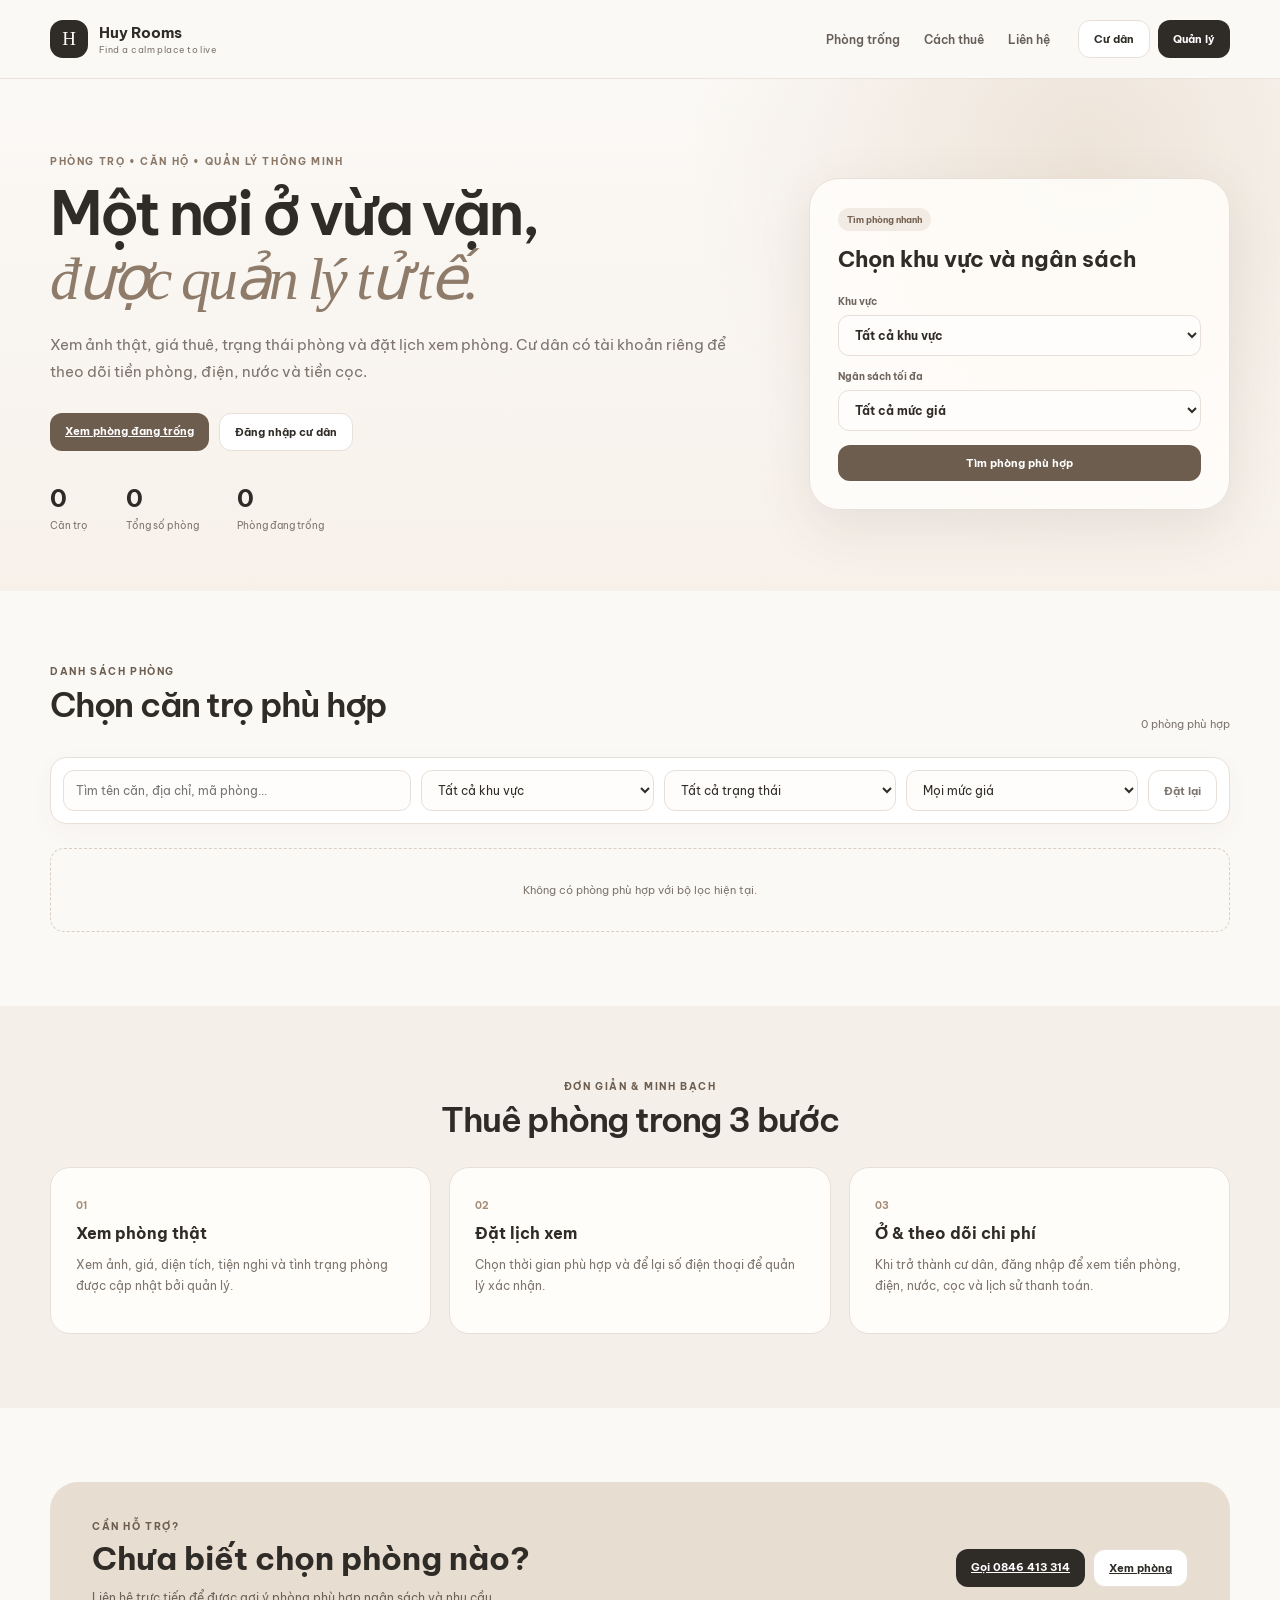
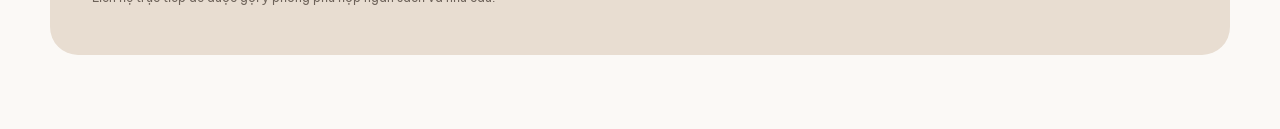
==== index.html @ c2708d36 "Add files via upload" ====
<!DOCTYPE html>
<html lang="vi">
<head>
  <meta charset="UTF-8" />
  <meta name="viewport" content="width=device-width, initial-scale=1.0" />
  <meta name="theme-color" content="#F6F1EA" />
  <title>Huy Rooms — Tìm phòng & Quản lý nhà trọ</title>
  <link rel="preconnect" href="https://fonts.googleapis.com">
  <link rel="preconnect" href="https://fonts.gstatic.com" crossorigin>
  <link href="https://fonts.googleapis.com/css2?family=Be+Vietnam+Pro:wght@400;500;600;700&display=swap" rel="stylesheet">
  <link rel="stylesheet" href="styles.css" />
  <link rel="stylesheet" href="mobile.css" />
  <link rel="manifest" href="manifest.json" />
  <meta name="apple-mobile-web-app-capable" content="yes" />
  <meta name="apple-mobile-web-app-status-bar-style" content="default" />
  <meta name="apple-mobile-web-app-title" content="Huy Rooms" />
</head>
<body>
  <div id="toast" class="toast"></div>

  <header class="topbar" id="publicTopbar">
    <div class="container nav-wrap">
      <a class="brand" href="#">
        <span class="brand-mark">H</span>
        <span><strong>Huy Rooms</strong><small>Find a calm place to live</small></span>
      </a>
      <nav class="nav-links">
        <a href="#properties">Phòng trống</a>
        <a href="#how">Cách thuê</a>
        <a href="#contact">Liên hệ</a>
      </nav>
      <div class="nav-actions">
        <button class="btn btn-light" id="residentBtn">Cư dân</button>
        <button class="btn btn-dark" id="adminBtn">Quản lý</button>
      </div>
    </div>
  </header>

  <main id="publicApp">
    <section class="hero">
      <div class="container hero-grid">
        <div class="hero-copy">
          <div class="eyebrow">PHÒNG TRỌ • CĂN HỘ • QUẢN LÝ THÔNG MINH</div>
          <h1>Một nơi ở vừa vặn,<br><span>được quản lý tử tế.</span></h1>
          <p>Xem ảnh thật, giá thuê, trạng thái phòng và đặt lịch xem phòng. Cư dân có tài khoản riêng để theo dõi tiền phòng, điện, nước và tiền cọc.</p>
          <div class="hero-actions">
            <a href="#properties" class="btn btn-primary">Xem phòng đang trống</a>
            <button class="btn btn-light" id="heroResidentBtn">Đăng nhập cư dân</button>
          </div>
          <div class="hero-stats" id="heroStats"></div>
        </div>
        <div class="hero-panel">
          <div class="hero-card">
            <div class="soft-chip">Tìm phòng nhanh</div>
            <h3>Chọn khu vực và ngân sách</h3>
            <div class="quick-filter">
              <label>Khu vực<select id="heroAreaFilter"></select></label>
              <label>Ngân sách tối đa
                <select id="heroPriceFilter">
                  <option value="999999999">Tất cả mức giá</option>
                  <option value="2000000">≤ 2 triệu</option>
                  <option value="3000000">≤ 3 triệu</option>
                  <option value="4000000">≤ 4 triệu</option>
                  <option value="5000000">≤ 5 triệu</option>
                  <option value="7000000">≤ 7 triệu</option>
                </select>
              </label>
              <button class="btn btn-primary full" id="heroSearchBtn">Tìm phòng phù hợp</button>
            </div>
          </div>
        </div>
      </div>
    </section>

    <section class="section" id="properties">
      <div class="container">
        <div class="section-head">
          <div><div class="eyebrow dark">DANH SÁCH PHÒNG</div><h2>Chọn căn trọ phù hợp</h2></div>
          <div class="view-count" id="resultCount"></div>
        </div>
        <div class="filter-bar">
          <input type="search" id="searchInput" placeholder="Tìm tên căn, địa chỉ, mã phòng..." />
          <select id="areaFilter"></select>
          <select id="statusFilter">
            <option value="all">Tất cả trạng thái</option>
            <option value="available">Đang trống</option>
            <option value="reserved">Đã giữ chỗ</option>
            <option value="occupied">Đã thuê</option>
          </select>
          <select id="priceFilter">
            <option value="999999999">Mọi mức giá</option>
            <option value="2000000">≤ 2 triệu/tháng</option>
            <option value="3000000">≤ 3 triệu/tháng</option>
            <option value="4000000">≤ 4 triệu/tháng</option>
            <option value="5000000">≤ 5 triệu/tháng</option>
            <option value="7000000">≤ 7 triệu/tháng</option>
          </select>
          <button class="btn btn-ghost" id="resetFilters">Đặt lại</button>
        </div>
        <div id="propertyGrid" class="property-grid"></div>
      </div>
    </section>

    <section class="section muted" id="how">
      <div class="container">
        <div class="section-head centered"><div><div class="eyebrow dark">ĐƠN GIẢN & MINH BẠCH</div><h2>Thuê phòng trong 3 bước</h2></div></div>
        <div class="steps">
          <div class="step"><span>01</span><h3>Xem phòng thật</h3><p>Xem ảnh, giá, diện tích, tiện nghi và tình trạng phòng được cập nhật bởi quản lý.</p></div>
          <div class="step"><span>02</span><h3>Đặt lịch xem</h3><p>Chọn thời gian phù hợp và để lại số điện thoại để quản lý xác nhận.</p></div>
          <div class="step"><span>03</span><h3>Ở & theo dõi chi phí</h3><p>Khi trở thành cư dân, đăng nhập để xem tiền phòng, điện, nước, cọc và lịch sử thanh toán.</p></div>
        </div>
      </div>
    </section>

    <section class="section" id="contact">
      <div class="container contact-card">
        <div><div class="eyebrow dark">CẦN HỖ TRỢ?</div><h2>Chưa biết chọn phòng nào?</h2><p>Liên hệ trực tiếp để được gợi ý phòng phù hợp ngân sách và nhu cầu.</p></div>
        <div class="contact-actions"><a class="btn btn-dark" href="tel:0846413314">Gọi 0846 413 314</a><a class="btn btn-light" href="#properties">Xem phòng</a></div>
      </div>
    </section>
  </main>

  <section id="residentApp" class="resident-shell hidden">
    <header class="resident-topbar">
      <div class="container nav-wrap">
        <div class="brand"><span class="brand-mark">H</span><span><strong>Huy Rooms</strong><small>Cổng thông tin cư dân</small></span></div>
        <button class="btn btn-light" id="residentLogout">Đăng xuất</button>
      </div>
    </header>
    <div class="container resident-content" id="residentContent"></div>
  </section>

  <section id="adminApp" class="admin-shell hidden">
    <aside class="sidebar">
      <div class="sidebar-brand"><span class="brand-mark">H</span><div><strong>Huy Rooms</strong><small>Quản lý nhà trọ</small></div></div>
      <nav class="side-nav">
        <button class="side-link active" data-view="dashboard">◫ <span>Tổng quan</span></button>
        <button class="side-link" data-view="properties">⌂ <span>Căn trọ & phòng</span></button>
        <button class="side-link" data-view="tenants">♙ <span>Người thuê</span></button>
        <button class="side-link" data-view="utilities">⌁ <span>Điện & nước</span></button>
        <button class="side-link" data-view="invoices">₫ <span>Hóa đơn</span></button>
        <button class="side-link" data-view="appointments">◷ <span>Lịch hẹn</span></button>
        <button class="side-link" data-view="settings">⚙ <span>Cài đặt</span></button>
      </nav>
      <div class="sidebar-bottom"><button class="btn btn-light full" id="backPublic">← Trang khách</button></div>
    </aside>

    <div class="admin-main">
      <header class="admin-topbar">
        <button class="btn btn-light mobile-only" id="mobileBackPublic" style="padding:10px 12px">←</button>
        <div><small>HỆ THỐNG QUẢN LÝ NHÀ TRỌ</small><h2 id="adminTitle">Tổng quan</h2></div>
        <div class="admin-actions">
          <button class="btn btn-light" id="quickAddTenant">+ Người thuê</button>
          <button class="btn btn-light" id="quickAddRoom">+ Phòng</button>
          <button class="btn btn-primary" id="quickAddProperty">+ Căn trọ</button>
        </div>
      </header>
      <div class="admin-content">
        <div id="view-dashboard" class="admin-view active"></div>
        <div id="view-properties" class="admin-view"></div>
        <div id="view-tenants" class="admin-view"></div>
        <div id="view-utilities" class="admin-view"></div>
        <div id="view-invoices" class="admin-view"></div>
        <div id="view-appointments" class="admin-view"></div>
        <div id="view-settings" class="admin-view"></div>
      </div>
    </div>

    <button class="mobile-fab" id="mobileFab" aria-label="Thêm nhanh">+</button>
    <div class="fab-sheet" id="fabSheet">
      <div class="fab-sheet-inner">
        <button data-fab="property">Thêm căn trọ</button>
        <button data-fab="room">Thêm phòng</button>
        <button data-fab="tenant">Thêm người thuê</button>
        <button data-fab="utility">Ghi chỉ số điện nước</button>
        <button data-fab="invoice">Lập hóa đơn</button>
        <button data-fab="close">Đóng</button>
      </div>
    </div>

    <nav class="mobile-tabbar" id="mobileTabbar">
      <button data-view="dashboard" class="active"><i>◫</i>Tổng quan</button>
      <button data-view="properties"><i>⌂</i>Phòng</button>
      <button data-view="utilities"><i>⌁</i>Điện nước</button>
      <button data-view="invoices"><i>₫</i>Hóa đơn</button>
      <button data-view="appointments"><i>◷</i>Lịch hẹn</button>
    </nav>
  </section>

  <!-- Booking -->
  <div class="modal hidden" id="bookingModal">
    <div class="modal-backdrop" data-close-modal="bookingModal"></div>
    <div class="modal-card"><button class="modal-close" data-close-modal="bookingModal">×</button>
      <div id="bookingRoomSummary" class="booking-summary"></div>
      <form id="bookingForm" class="form-grid">
        <input type="hidden" id="bookingRoomId" />
        <label>Họ và tên *<input required id="customerName" /></label>
        <label>Số điện thoại *<input required id="customerPhone" type="tel" /></label>
        <label>Ngày xem phòng *<input required id="appointmentDate" type="date" /></label>
        <label>Giờ dự kiến *<input required id="appointmentTime" type="time" /></label>
        <label class="span-2">Ghi chú<textarea id="customerNote" rows="3" placeholder="Ví dụ: ở 2 người, cần ban công..."></textarea></label>
        <button class="btn btn-primary span-2" type="submit">Gửi yêu cầu đặt lịch</button>
      </form>
    </div>
  </div>

  <!-- Logins -->
  <div class="modal hidden" id="loginModal">
    <div class="modal-backdrop" data-close-modal="loginModal"></div>
    <div class="modal-card small"><button class="modal-close" data-close-modal="loginModal">×</button>
      <div class="modal-icon">✦</div><h3>Đăng nhập quản lý</h3><p class="muted-text" id="adminLoginHint">Chưa kết nối Google Sheets — dùng mật khẩu <strong>123456</strong> để mở bản trên máy này.</p>
      <form id="loginForm" class="stack-form"><label id="adminPasswordLabel">Mật khẩu<input id="adminPassword" type="password" required placeholder="Nhập mật khẩu" /></label><button class="btn btn-primary full" type="submit">Đăng nhập</button></form>
    </div>
  </div>

  <div class="modal hidden" id="residentLoginModal">
    <div class="modal-backdrop" data-close-modal="residentLoginModal"></div>
    <div class="modal-card small"><button class="modal-close" data-close-modal="residentLoginModal">×</button>
      <div class="modal-icon">⌂</div><h3>Đăng nhập cư dân</h3><p class="muted-text">Tài khoản do quản lý tạo. Đăng nhập bằng số điện thoại và mã PIN.</p>
      <form id="residentLoginForm" class="stack-form"><label>Số điện thoại<input id="residentPhone" type="tel" required placeholder="Ví dụ: 0905..." /></label><label>Mã PIN<input id="residentPin" type="password" required maxlength="8" placeholder="Nhập mã PIN" /></label><button class="btn btn-primary full" type="submit">Xem thông tin phòng</button></form>
    </div>
  </div>

  <!-- Property -->
  <div class="modal hidden" id="propertyModal">
    <div class="modal-backdrop" data-close-modal="propertyModal"></div>
    <div class="modal-card"><button class="modal-close" data-close-modal="propertyModal">×</button><h3 id="propertyModalTitle">Thêm căn trọ</h3>
      <form id="propertyForm" class="form-grid">
        <input type="hidden" id="propertyId" />
        <label>Tên căn trọ *<input required id="propertyName" /></label>
        <label>Khu vực *<input required id="propertyArea" placeholder="Ví dụ: Nam Đông Hà" /></label>
        <label class="span-2">Địa chỉ *<input required id="propertyAddress" /></label>
        <label>Mô tả ngắn<input id="propertyDescription" /></label><label>Số điện thoại<input id="propertyPhone" /></label>
        <label class="span-2">Ảnh căn trọ
          <div class="upload-zone"><input id="propertyImages" type="file" accept="image/*" multiple><span>Chọn hoặc kéo thả ảnh. Ảnh được tự nén trước khi lưu.</span></div>
          <div id="propertyImagePreview" class="image-preview-grid"></div>
        </label>
        <button class="btn btn-primary span-2" type="submit">Lưu căn trọ</button>
      </form>
    </div>
  </div>

  <!-- Room -->
  <div class="modal hidden" id="roomModal">
    <div class="modal-backdrop" data-close-modal="roomModal"></div>
    <div class="modal-card wide"><button class="modal-close" data-close-modal="roomModal">×</button><h3 id="roomModalTitle">Thêm phòng</h3>
      <form id="roomForm" class="form-grid">
        <input type="hidden" id="roomId" />
        <label>Căn trọ *<select id="roomProperty" required></select></label><label>Mã/Tên phòng *<input id="roomName" required placeholder="P101" /></label>
        <label>Giá thuê/tháng *<input id="roomPrice" type="number" required min="0" /></label><label>Tiền cọc<input id="roomDeposit" type="number" min="0" /></label>
        <label>Diện tích (m²)<input id="roomArea" type="number" min="0" /></label><label>Sức chứa<input id="roomCapacity" type="number" min="1" value="2" /></label>
        <label>Loại phòng<select id="roomType"><option>Phòng trọ</option><option>Studio</option><option>Phòng gác lửng</option><option>Căn hộ mini</option></select></label>
        <label>Trạng thái<select id="roomStatus"><option value="available">Đang trống</option><option value="reserved">Đã giữ chỗ</option><option value="occupied">Đã thuê</option><option value="maintenance">Bảo trì</option></select></label>
        <label>Đơn giá điện (đ/kWh)<input id="roomElectricRate" type="number" min="0" value="3500" /></label>
        <label>Cách tính nước<select id="roomWaterMode"><option value="meter">Theo đồng hồ (m³)</option><option value="fixed">Cố định/tháng</option></select></label>
        <label>Đơn giá nước (đ/m³)<input id="roomWaterRate" type="number" min="0" value="15000" /></label><label>Tiền nước cố định/tháng<input id="roomWaterFixed" type="number" min="0" value="0" /></label>
        <label class="span-2">Tiện nghi, cách nhau bằng dấu phẩy<input id="roomAmenities" placeholder="Điều hòa, Wifi, Nóng lạnh..." /></label>
        <label class="span-2">Ghi chú<textarea id="roomNote" rows="2"></textarea></label>
        <label class="span-2">Ảnh phòng
          <div class="upload-zone"><input id="roomImages" type="file" accept="image/*" multiple><span>Thêm nhiều ảnh; có thể xóa/thay ảnh bất kỳ lúc nào.</span></div>
          <div id="roomImagePreview" class="image-preview-grid"></div>
        </label>
        <button class="btn btn-primary span-2" type="submit">Lưu phòng</button>
      </form>
    </div>
  </div>

  <!-- Tenant -->
  <div class="modal hidden" id="tenantModal">
    <div class="modal-backdrop" data-close-modal="tenantModal"></div>
    <div class="modal-card"><button class="modal-close" data-close-modal="tenantModal">×</button><h3 id="tenantModalTitle">Thêm người thuê</h3>
      <form id="tenantForm" class="form-grid">
        <input type="hidden" id="tenantId" />
        <label>Họ tên *<input id="tenantName" required /></label><label>Số điện thoại *<input id="tenantPhone" type="tel" required /></label>
        <label>Mã PIN đăng nhập *<input id="tenantPin" required maxlength="8" placeholder="Ví dụ 2580" /></label><label>Phòng *<select id="tenantRoom" required></select></label>
        <label>Ngày vào ở<input id="tenantMoveIn" type="date" /></label><label>Trạng thái<select id="tenantActive"><option value="true">Đang thuê</option><option value="false">Đã trả phòng</option></select></label>
        <label>Tiền cọc phải đóng<input id="tenantDepositRequired" type="number" min="0" /></label><label>Tiền cọc đã nhận<input id="tenantDepositPaid" type="number" min="0" /></label>
        <label class="span-2">Ghi chú<textarea id="tenantNote" rows="2"></textarea></label>
        <button class="btn btn-primary span-2" type="submit">Lưu người thuê</button>
      </form>
    </div>
  </div>

  <!-- Utility reading -->
  <div class="modal hidden" id="utilityModal">
    <div class="modal-backdrop" data-close-modal="utilityModal"></div>
    <div class="modal-card wide"><button class="modal-close" data-close-modal="utilityModal">×</button><h3>Ghi chỉ số điện & nước</h3>
      <form id="utilityForm" class="form-grid">
        <input type="hidden" id="utilityId" />
        <label>Phòng *<select id="utilityRoom" required></select></label><label>Tháng *<input id="utilityMonth" type="month" required /></label>
        <div class="form-section-title span-2">Điện</div>
        <label>Chỉ số đầu kỳ<input id="electricStart" type="number" min="0" step="0.1" /></label><label>Chỉ số cuối kỳ<input id="electricEnd" type="number" min="0" step="0.1" /></label>
        <label>Đơn giá điện (đ/kWh)<input id="electricRate" type="number" min="0" /></label><div class="calc-card"><small>Tiền điện dự kiến</small><strong id="electricPreview">0đ</strong><span id="electricUnitsPreview">0 kWh</span></div>
        <div class="form-section-title span-2">Nước</div>
        <label>Cách tính<select id="waterMode"><option value="meter">Theo đồng hồ</option><option value="fixed">Cố định</option></select></label><label>Đơn giá nước (đ/m³)<input id="waterRate" type="number" min="0" /></label>
        <label class="water-meter-field">Chỉ số nước đầu kỳ<input id="waterStart" type="number" min="0" step="0.1" /></label><label class="water-meter-field">Chỉ số nước cuối kỳ<input id="waterEnd" type="number" min="0" step="0.1" /></label>
        <label class="water-fixed-field hidden">Tiền nước cố định<input id="waterFixed" type="number" min="0" /></label><div class="calc-card"><small>Tiền nước dự kiến</small><strong id="waterPreview">0đ</strong><span id="waterUnitsPreview">0 m³</span></div>
        <label>Phí khác<input id="utilityOtherFee" type="number" min="0" value="0" /></label><label>Ghi chú<input id="utilityNote" /></label>
        <div class="smart-note span-2">💡 Đầu kỳ sẽ tự lấy từ cuối kỳ tháng trước nếu có dữ liệu. Anh chỉ cần kiểm tra và nhập chỉ số cuối tháng.</div>
        <button class="btn btn-primary span-2" type="submit">Lưu chỉ số & tính tiền</button>
      </form>
    </div>
  </div>

  <!-- Invoice -->
  <div class="modal hidden" id="invoiceModal">
    <div class="modal-backdrop" data-close-modal="invoiceModal"></div>
    <div class="modal-card"><button class="modal-close" data-close-modal="invoiceModal">×</button><h3>Lập hóa đơn tháng</h3>
      <form id="invoiceForm" class="form-grid">
        <input type="hidden" id="invoiceReadingId" />
        <label>Phòng *<select id="invoiceRoom" required></select></label><label>Tháng *<input id="invoiceMonth" type="month" required /></label>
        <label>Hạn thanh toán<input id="invoiceDueDate" type="date" /></label><label>Tiền phòng<input id="invoiceRent" type="number" min="0" /></label>
        <label>Tiền điện<input id="invoiceElectric" type="number" min="0" /></label><label>Tiền nước<input id="invoiceWater" type="number" min="0" /></label>
        <label>Phí khác<input id="invoiceOther" type="number" min="0" /></label><label>Thu thêm tiền cọc còn thiếu<select id="invoiceIncludeDeposit"><option value="false">Không</option><option value="true">Có</option></select></label>
        <div class="invoice-total-preview span-2"><span>Tổng dự kiến</span><strong id="invoiceTotalPreview">0đ</strong></div>
        <button class="btn btn-primary span-2" type="submit">Tạo hóa đơn</button>
      </form>
    </div>
  </div>


  <div class="modal hidden" id="galleryModal">
    <div class="modal-backdrop" data-close-modal="galleryModal"></div>
    <div class="modal-card wide"><button class="modal-close" data-close-modal="galleryModal">×</button><div id="galleryContent"></div></div>
  </div>

  <button class="sync-pill off" id="syncPill" title="Trạng thái đồng bộ"><span class="sync-dot"></span><span id="syncText">Chưa kết nối</span></button>

  <script src="config.js"></script>
  <script src="sync.js"></script>
  <script src="app.js"></script>
</body>
</html>
---- styles.css ----
:root{--bg:#fbf9f6;--paper:#fffdfa;--paper2:#f6f1ea;--beige:#e8ddcf;--beige2:#d8c7b5;--ink:#2f2b27;--muted:#7d756d;--line:#e8e0d8;--accent:#6d5d4f;--accent2:#8c7562;--green:#65776a;--danger:#a45145;--warn:#a77b39;--shadow:0 18px 55px rgba(74,59,46,.10);--radius:22px}*{box-sizing:border-box}html{scroll-behavior:smooth}body{margin:0;background:var(--bg);color:var(--ink);font-family:'Be Vietnam Pro',system-ui,-apple-system,sans-serif}.hidden{display:none!important}.container{width:min(1180px,calc(100% - 36px));margin:auto}.topbar,.resident-topbar{position:sticky;top:0;z-index:40;background:rgba(251,249,246,.88);backdrop-filter:blur(18px);border-bottom:1px solid rgba(232,224,216,.85)}.nav-wrap{height:78px;display:flex;align-items:center;gap:28px}.brand{display:flex;align-items:center;gap:11px;text-decoration:none;color:var(--ink)}.brand-mark{width:38px;height:38px;border-radius:13px;background:var(--ink);color:#fff;display:grid;place-items:center;font-family:Georgia,serif;font-size:19px}.brand strong,.brand small{display:block}.brand strong{font-size:15px}.brand small{font-size:9px;color:var(--muted);margin-top:2px;letter-spacing:.05em}.nav-links{display:flex;gap:24px;margin-left:auto}.nav-links a{text-decoration:none;color:#665f58;font-size:12px;font-weight:600}.nav-actions{display:flex;gap:8px}.btn{border:0;border-radius:12px;padding:11px 15px;font:inherit;font-size:11px;font-weight:700;cursor:pointer;transition:.18s;white-space:nowrap}.btn:hover{transform:translateY(-1px)}.btn-primary{background:var(--accent);color:#fff}.btn-dark{background:var(--ink);color:white}.btn-light{background:#fff;border:1px solid var(--line);color:var(--ink)}.btn-ghost{background:transparent;border:1px solid var(--line);color:var(--muted)}.btn-danger{background:#fff3f1;color:var(--danger);border:1px solid #efd6d2}.full{width:100%}.hero{padding:76px 0 58px;background:radial-gradient(circle at 85% 15%,#eee4d9 0,transparent 34%),linear-gradient(180deg,#fbf9f6,#f7f1ea)}.hero-grid{display:grid;grid-template-columns:1.25fr .75fr;gap:58px;align-items:center}.eyebrow{font-size:10px;letter-spacing:.16em;font-weight:700;color:#8a7766}.eyebrow.dark{color:var(--accent)}.hero h1{font-size:60px;line-height:1.06;letter-spacing:-.052em;margin:14px 0 20px;font-weight:600}.hero h1 span{color:#8e7b69;font-family:Georgia,serif;font-style:italic;font-weight:400}.hero-copy>p{font-size:15px;line-height:1.8;color:var(--muted);max-width:690px}.hero-actions{display:flex;gap:10px;margin:28px 0}.hero-stats{display:flex;gap:38px;margin-top:32px}.stat-mini strong{display:block;font-size:24px}.stat-mini span{font-size:10px;color:var(--muted)}.hero-card{background:rgba(255,253,250,.9);border:1px solid var(--line);border-radius:30px;padding:28px;box-shadow:var(--shadow)}.soft-chip{display:inline-flex;padding:6px 9px;border-radius:999px;background:#f1ebe4;color:#766353;font-size:9px;font-weight:700}.hero-card h3{font-size:22px;margin:14px 0 22px}.quick-filter{display:grid;gap:14px}label{font-size:10px;font-weight:700;color:#6f675f;display:grid;gap:7px}input,select,textarea{width:100%;border:1px solid var(--line);background:#fffdfb;border-radius:11px;padding:11px 12px;color:var(--ink);font:inherit;font-size:12px;outline:none;transition:.15s}input:focus,select:focus,textarea:focus{border-color:#baa793;box-shadow:0 0 0 3px rgba(184,164,144,.12)}.section{padding:74px 0}.section.muted{background:#f4efe9}.section-head{display:flex;align-items:end;justify-content:space-between;gap:20px;margin-bottom:26px}.section-head.centered{display:block;text-align:center}.section-head h2{font-size:34px;letter-spacing:-.035em;margin:5px 0;font-weight:600}.view-count{font-size:11px;color:var(--muted)}.filter-bar{display:grid;grid-template-columns:1.5fr repeat(3,1fr) auto;gap:10px;padding:12px;background:#fff;border:1px solid var(--line);border-radius:16px;margin-bottom:24px;box-shadow:0 8px 26px rgba(79,62,48,.035)}.filter-bar input,.filter-bar select{margin:0}.property-grid{display:grid;grid-template-columns:repeat(2,1fr);gap:22px}.property-card{background:#fff;border:1px solid var(--line);border-radius:24px;overflow:hidden;transition:.18s}.property-card:hover{transform:translateY(-2px);box-shadow:var(--shadow)}.property-cover{height:220px;position:relative;background:linear-gradient(135deg,#d8cabd,#bca895);overflow:hidden}.property-cover img{width:100%;height:100%;object-fit:cover;display:block}.property-cover-fallback{position:absolute;inset:0;background:radial-gradient(circle at 20% 20%,rgba(255,255,255,.25),transparent 28%),linear-gradient(135deg,#d8cabd,#a89480)}.property-cover-overlay{position:absolute;inset:0;background:linear-gradient(180deg,transparent 38%,rgba(38,31,25,.68));display:flex;align-items:flex-end;padding:20px;color:#fff}.property-cover-overlay h3{font-size:22px;margin:7px 0 4px}.property-cover-overlay p{font-size:11px;margin:0;opacity:.86}.pill{font-size:9px;padding:5px 8px;border-radius:999px;background:rgba(255,255,255,.86);color:#65574b;font-weight:700}.property-body{padding:18px}.property-meta{display:flex;gap:14px;flex-wrap:wrap;font-size:10px;color:var(--muted);margin-bottom:14px}.room-list{display:grid;gap:10px}.room-row{display:grid;grid-template-columns:58px 1fr auto auto;gap:12px;align-items:center;padding:11px;background:#fbf9f6;border:1px solid #eee7df;border-radius:14px}.room-thumb{width:58px;height:58px;border-radius:11px;background:#e8ded3;object-fit:cover}.room-thumb-placeholder{display:grid;place-items:center;font-size:18px;color:#897b6e}.room-name strong{font-size:12px;display:block}.room-name small{font-size:9px;color:var(--muted);display:block;margin-top:3px}.room-price{text-align:right}.room-price strong{font-size:12px;display:block}.room-price small{font-size:8px;color:var(--muted)}.status-dot{font-size:8px;font-weight:700;padding:5px 7px;border-radius:999px;white-space:nowrap}.status-available{background:#edf4ee;color:#55705d}.status-reserved{background:#fbf1dd;color:#956d2e}.status-occupied{background:#eeeae6;color:#756b63}.status-maintenance{background:#faeae7;color:#9c5147}.room-actions{display:grid;gap:6px;justify-items:end}.btn-mini{border:0;border-radius:8px;background:var(--accent);color:#fff;font-size:8px;font-weight:700;padding:7px 9px;cursor:pointer}.btn-mini[disabled]{opacity:.4;cursor:not-allowed}.amenities{display:flex;flex-wrap:wrap;gap:5px;margin-top:6px}.amenity{font-size:8px;background:#eee8e1;color:#70645a;padding:4px 6px;border-radius:6px}.steps{display:grid;grid-template-columns:repeat(3,1fr);gap:18px}.step{background:#fffdfa;border:1px solid var(--line);border-radius:20px;padding:25px}.step span{font-size:10px;color:#a58c75;font-weight:700}.step h3{font-size:16px;margin:10px 0 8px}.step p{font-size:12px;line-height:1.7;color:var(--muted)}.contact-card{background:#e8ddd1;border-radius:28px;padding:38px 42px;display:flex;align-items:center;justify-content:space-between;gap:26px}.contact-card h2{font-size:32px;margin:5px 0}.contact-card p{font-size:12px;color:#6d6259}.contact-actions{display:flex;gap:8px}
/* admin */.admin-shell{min-height:100vh;display:grid;grid-template-columns:248px 1fr;background:#f7f4f0}.sidebar{position:sticky;top:0;height:100vh;background:#2e2a26;color:#fff;padding:20px 14px;display:flex;flex-direction:column}.sidebar-brand{display:flex;gap:11px;align-items:center;padding:5px 8px 23px}.sidebar-brand .brand-mark{background:#eee4d8;color:#3a332d}.sidebar-brand strong,.sidebar-brand small{display:block}.sidebar-brand strong{font-size:13px}.sidebar-brand small{font-size:9px;color:#bcb1a7;margin-top:2px}.side-nav{display:grid;gap:5px}.side-link{border:0;background:transparent;color:#c5bbb2;padding:11px 12px;border-radius:10px;text-align:left;font:inherit;font-size:11px;font-weight:600;cursor:pointer;display:flex;gap:10px}.side-link.active,.side-link:hover{background:#433c36;color:white}.sidebar-bottom{margin-top:auto}.admin-main{min-width:0}.admin-topbar{height:82px;background:rgba(255,253,250,.95);border-bottom:1px solid var(--line);padding:0 26px;display:flex;align-items:center;justify-content:space-between;gap:20px;position:sticky;top:0;z-index:20}.admin-topbar small{font-size:8px;letter-spacing:.13em;color:var(--muted);font-weight:700}.admin-topbar h2{font-size:21px;margin:4px 0 0}.admin-actions{display:flex;gap:8px}.admin-content{padding:24px}.admin-view{display:none}.admin-view.active{display:block}.dashboard-grid{display:grid;grid-template-columns:repeat(5,1fr);gap:13px;margin-bottom:16px}.metric{background:#fff;border:1px solid var(--line);border-radius:17px;padding:17px}.metric small{font-size:9px;color:var(--muted)}.metric strong{display:block;font-size:24px;margin-top:7px}.metric .trend{font-size:8px;color:#8d7a68;margin-top:7px}.admin-grid-2{display:grid;grid-template-columns:1.2fr .8fr;gap:16px}.panel{background:#fff;border:1px solid var(--line);border-radius:18px;padding:18px}.panel+.panel{margin-top:14px}.panel-head{display:flex;align-items:center;justify-content:space-between;gap:12px;margin-bottom:13px}.panel-head h3{font-size:14px;margin:0}.panel-head p{font-size:9px;color:var(--muted);margin:3px 0 0}.table-wrap{overflow:auto}.data-table{border-collapse:collapse;width:100%;font-size:10px}.data-table th{text-align:left;font-size:8px;color:var(--muted);letter-spacing:.04em;padding:9px 7px;border-bottom:1px solid var(--line)}.data-table td{padding:10px 7px;border-bottom:1px solid #f1ece7;vertical-align:middle}.data-table tr:last-child td{border-bottom:0}.data-table input.inline-input{padding:7px 8px;min-width:100px}.table-actions{display:flex;gap:5px;flex-wrap:wrap}.icon-btn{border:1px solid var(--line);background:#fff;border-radius:8px;padding:6px 8px;font:inherit;font-size:9px;cursor:pointer}.icon-btn.danger{color:var(--danger);background:#fff8f6}.property-admin-card{background:#fff;border:1px solid var(--line);border-radius:18px;margin-bottom:13px;overflow:hidden}.property-admin-head{padding:14px 16px;display:flex;align-items:center;justify-content:space-between;gap:12px;border-bottom:1px solid var(--line)}.property-admin-title{display:flex;gap:10px;align-items:center}.admin-property-thumb{width:48px;height:48px;border-radius:11px;background:#e9ded2;object-fit:cover}.property-admin-head h3{font-size:13px;margin:0}.property-admin-head p{font-size:9px;color:var(--muted);margin:4px 0 0}.property-admin-actions{display:flex;gap:6px}.property-admin-body{padding:8px 16px 16px}.select-small{padding:7px 8px;border-radius:8px;font-size:9px}.thumb-mini{width:38px;height:38px;border-radius:8px;object-fit:cover;background:#eee5db}.empty{padding:34px;text-align:center;color:var(--muted);border:1px dashed #d9cec3;border-radius:14px;font-size:11px}.appointment-card{display:grid;grid-template-columns:auto 1fr auto;gap:12px;align-items:center;border:1px solid var(--line);border-radius:14px;padding:12px;margin-bottom:9px}.appt-date{width:52px;height:52px;border-radius:12px;background:#f2ece6;display:grid;place-items:center;text-align:center}.appt-date strong{font-size:16px}.appt-date small{font-size:8px;color:var(--muted)}.appt-info strong{font-size:11px;display:block}.appt-info span,.appt-info small{font-size:9px;color:var(--muted);display:block;margin-top:2px}.appt-actions{display:flex;gap:5px;flex-wrap:wrap}.settings-grid{display:grid;grid-template-columns:repeat(2,1fr);gap:14px}.settings-card{background:#fff;border:1px solid var(--line);border-radius:17px;padding:18px}.settings-card h3{font-size:14px;margin-top:0}.settings-card p{font-size:10px;color:var(--muted);line-height:1.7}.code-note,.smart-note{background:#f6f1eb;border:1px solid var(--line);border-radius:10px;padding:11px;font-size:9px;line-height:1.6;color:#73675d}.smart-note{color:#66594f}.badge{display:inline-flex;align-items:center;padding:5px 7px;border-radius:999px;font-size:8px;font-weight:700}.badge-paid{background:#edf4ee;color:#52705a}.badge-unpaid{background:#fbefe7;color:#9a6046}.badge-partial{background:#faf3df;color:#927338}.badge-overdue{background:#f9e7e4;color:#a3483f}.money-positive{font-weight:700}.reminder-box{border:1px solid #ebdfd2;background:#fffaf4;border-radius:14px;padding:13px;margin-bottom:9px}.reminder-box strong{display:block;font-size:11px}.reminder-box span{font-size:9px;color:var(--muted)}
/* resident */.resident-shell{min-height:100vh;background:#f8f4ef}.resident-content{padding:34px 0 70px}.resident-welcome{background:linear-gradient(135deg,#e8ddd1,#f4eee7);border:1px solid #e2d5c8;border-radius:26px;padding:28px;margin-bottom:18px}.resident-welcome h1{font-size:28px;margin:5px 0}.resident-welcome p{font-size:11px;color:#75695f}.resident-grid{display:grid;grid-template-columns:repeat(3,1fr);gap:14px}.resident-card{background:#fff;border:1px solid var(--line);border-radius:18px;padding:18px}.resident-card h3{font-size:13px;margin:0 0 10px}.big-number{font-size:25px;font-weight:600}.kv{display:flex;justify-content:space-between;gap:15px;border-top:1px solid #f0eae4;padding:9px 0;font-size:10px}.kv:first-of-type{border-top:0}.kv span{color:var(--muted)}.bill-breakdown{margin-top:12px}.bill-row{display:flex;justify-content:space-between;font-size:10px;padding:7px 0;border-bottom:1px solid #f0eae4}.bill-row.total{font-size:12px;font-weight:700;border-top:1px solid var(--line);border-bottom:0;margin-top:4px}.resident-history{grid-column:1/-1}.progress-line{height:7px;background:#eee7e0;border-radius:999px;overflow:hidden;margin-top:8px}.progress-line i{display:block;height:100%;background:#8f7b69;border-radius:inherit}
/* modal */.modal{position:fixed;inset:0;z-index:100;display:grid;place-items:center;padding:18px}.modal-backdrop{position:absolute;inset:0;background:rgba(48,41,35,.45);backdrop-filter:blur(5px)}.modal-card{position:relative;width:min(680px,100%);max-height:91vh;overflow:auto;background:#fffdfa;border:1px solid #eadfd5;border-radius:23px;padding:25px;box-shadow:var(--shadow)}.modal-card.small{width:min(420px,100%)}.modal-card.wide{width:min(790px,100%)}.modal-close{position:absolute;right:14px;top:10px;border:0;background:transparent;color:#7f756d;font-size:26px;cursor:pointer}.modal-card h3{font-size:19px;margin:0 0 16px}.modal-icon{font-size:25px;margin-bottom:10px}.muted-text{font-size:10px;color:var(--muted);line-height:1.6}.form-grid{display:grid;grid-template-columns:1fr 1fr;gap:12px}.span-2{grid-column:span 2}.stack-form{display:grid;gap:12px}.booking-summary{background:#f5efe8;border:1px solid var(--line);border-radius:13px;padding:13px;margin-bottom:15px}.booking-summary h4{font-size:13px;margin:0 0 5px}.booking-summary p{font-size:9px;color:var(--muted);margin:0}.form-section-title{font-size:10px;font-weight:700;color:#8b7562;border-bottom:1px solid var(--line);padding:5px 0}.calc-card{background:#f7f2ec;border:1px solid var(--line);border-radius:12px;padding:11px;display:flex;flex-direction:column;justify-content:center}.calc-card small{font-size:8px;color:var(--muted)}.calc-card strong{font-size:17px;margin:3px 0}.calc-card span{font-size:8px;color:var(--muted)}.invoice-total-preview{background:#efe7de;border-radius:13px;padding:13px;display:flex;justify-content:space-between;align-items:center}.invoice-total-preview span{font-size:10px;color:#70645a}.invoice-total-preview strong{font-size:19px}.upload-zone{position:relative;border:1px dashed #cabaaa;background:#faf6f1;border-radius:13px;padding:14px;display:flex;align-items:center;gap:12px}.upload-zone input{border:0;background:transparent;padding:0}.upload-zone span{font-size:8px;color:var(--muted);font-weight:400}.image-preview-grid{display:grid;grid-template-columns:repeat(5,1fr);gap:7px;margin-top:9px}.image-preview{position:relative;aspect-ratio:1;border-radius:10px;overflow:hidden;background:#eee5dc}.image-preview img{width:100%;height:100%;object-fit:cover}.image-preview button{position:absolute;top:4px;right:4px;width:22px;height:22px;border:0;border-radius:999px;background:rgba(40,34,29,.75);color:#fff;cursor:pointer;font-size:11px}.toast{position:fixed;right:18px;bottom:18px;z-index:200;max-width:360px;background:#342f2b;color:#fff;padding:12px 14px;border-radius:12px;box-shadow:var(--shadow);font-size:10px;opacity:0;transform:translateY(16px);pointer-events:none;transition:.2s}.toast.show{opacity:1;transform:none}
@media(max-width:1050px){.hero-grid{grid-template-columns:1fr}.property-grid{grid-template-columns:1fr}.dashboard-grid{grid-template-columns:repeat(3,1fr)}.admin-grid-2{grid-template-columns:1fr}.filter-bar{grid-template-columns:1fr 1fr}.admin-shell{grid-template-columns:72px 1fr}.sidebar-brand div,.side-link span{display:none}.sidebar-brand{justify-content:center}.side-link{justify-content:center;font-size:17px}.sidebar-bottom .btn{font-size:0}.sidebar-bottom .btn:after{content:'←';font-size:16px}.resident-grid{grid-template-columns:1fr 1fr}}
@media(max-width:720px){.container{width:min(100% - 24px,1180px)}.nav-links{display:none}.nav-wrap{height:68px}.nav-actions{margin-left:auto}.nav-actions .btn-light{display:none}.hero{padding:48px 0 38px}.hero h1{font-size:41px}.hero-stats{gap:20px;flex-wrap:wrap}.section{padding:52px 0}.section-head{align-items:flex-start}.section-head h2{font-size:27px}.filter-bar{grid-template-columns:1fr}.steps{grid-template-columns:1fr}.contact-card{display:block;padding:27px}.contact-actions{display:grid;margin-top:18px}.room-row{grid-template-columns:50px 1fr auto}.room-thumb{width:50px;height:50px}.room-actions{grid-column:2/-1;grid-template-columns:auto auto;justify-content:start}.room-price{grid-column:3;grid-row:1;text-align:right}.admin-topbar{height:auto;min-height:76px;padding:12px}.admin-topbar small{display:none}.admin-actions .btn-light{display:none}.admin-content{padding:12px}.dashboard-grid{grid-template-columns:1fr 1fr}.settings-grid,.resident-grid{grid-template-columns:1fr}.form-grid{grid-template-columns:1fr}.span-2{grid-column:span 1}.image-preview-grid{grid-template-columns:repeat(3,1fr)}.property-admin-head{align-items:flex-start;flex-direction:column}.appointment-card{grid-template-columns:auto 1fr}.appt-actions{grid-column:1/-1}.resident-history{grid-column:1}.property-cover{height:190px}}
.gallery-head{margin-bottom:14px}.gallery-head h3{margin-bottom:5px}.gallery-head p{font-size:10px;color:var(--muted);margin:0}.gallery-grid{display:grid;grid-template-columns:2fr 1fr 1fr;gap:8px}.gallery-grid img{width:100%;height:180px;object-fit:cover;border-radius:12px;background:#eee6dd}.gallery-grid img:first-child{grid-row:span 2;height:368px}.gallery-grid .gallery-empty{grid-column:1/-1;padding:60px;text-align:center;background:#f6f0e9;border-radius:15px;color:var(--muted);font-size:11px}.gallery-info{display:flex;gap:10px;flex-wrap:wrap;margin-top:14px}.gallery-info span{font-size:9px;background:#f3ede6;padding:6px 8px;border-radius:8px}@media(max-width:720px){.gallery-grid{grid-template-columns:1fr 1fr}.gallery-grid img,.gallery-grid img:first-child{height:150px;grid-row:auto}.gallery-grid img:first-child{grid-column:1/-1;height:220px}}
---- mobile.css ----
/* ============================================================
   mobile.css — lớp giao diện cho điện thoại + trạng thái đồng bộ
   Nạp SAU styles.css. Không sửa file gốc.
   ============================================================ */

/* ---------- Thanh trạng thái đồng bộ (mọi kích thước) ---------- */
.sync-pill{
  position:fixed;right:14px;bottom:14px;z-index:120;
  display:inline-flex;align-items:center;gap:8px;
  border:1px solid var(--line);background:#fffdfa;color:var(--ink);
  border-radius:999px;padding:9px 14px;font:inherit;font-size:12px;font-weight:600;
  box-shadow:0 10px 30px rgba(74,59,46,.16);cursor:pointer;
}
.sync-pill:disabled{opacity:.6}
.sync-dot{width:9px;height:9px;border-radius:50%;background:var(--muted);flex:0 0 auto}
.sync-pill.ok .sync-dot{background:var(--green)}
.sync-pill.busy .sync-dot{background:var(--warn);animation:syncPulse 1s infinite}
.sync-pill.err .sync-dot{background:var(--danger)}
.sync-pill.off .sync-dot{background:var(--beige2)}
@keyframes syncPulse{0%,100%{opacity:1}50%{opacity:.25}}
@media(prefers-reduced-motion:reduce){.sync-pill.busy .sync-dot{animation:none}}

/* ---------- Thẻ kết nối trong Cài đặt ---------- */
.conn-card{background:#fff;border:1px solid var(--line);border-radius:18px;padding:18px}
.conn-card h3{margin:0 0 6px}
.conn-card label{display:block;font-size:12px;font-weight:600;color:var(--muted);margin:12px 0 4px}
.conn-card input{width:100%;padding:12px;border:1px solid var(--line);border-radius:12px;font:inherit;font-size:15px;background:#fffdfa}
.conn-actions{display:flex;flex-wrap:wrap;gap:10px;margin-top:14px}
.conn-state{margin-top:12px;font-size:13px;color:var(--muted);line-height:1.6}
.conn-state b{color:var(--ink)}

/* ---------- Nút mở menu & tabbar chỉ hiện trên điện thoại ---------- */
.mobile-tabbar,.mobile-fab,.mobile-only{display:none}

@media(max-width:860px){
  /* Chữ và vùng bấm to hơn cho ngón tay */
  .btn{font-size:14px;padding:13px 16px;border-radius:14px}
  .icon-btn{font-size:13px;padding:10px 12px;border-radius:10px}
  .select-small,.inline-input{font-size:16px;padding:10px}
  input,select,textarea{font-size:16px} /* chặn iOS tự phóng to khi gõ */
  .mobile-only{display:block}

  /* ----- Khung quản lý ----- */
  .admin-shell{display:block;min-height:100vh}
  .sidebar{display:none}
  .admin-main{display:block}
  .admin-topbar{
    height:auto;min-height:60px;padding:10px 14px;gap:10px;
    align-items:center;position:sticky;top:0;z-index:40;
    background:rgba(255,253,250,.97);backdrop-filter:blur(12px)
  }
  .admin-topbar h2{font-size:19px;margin:0}
  .admin-actions{display:none}
  .admin-content{padding:12px 12px calc(96px + env(safe-area-inset-bottom))}

  /* ----- Thanh tab dưới cùng ----- */
  .mobile-tabbar{
    display:grid;grid-template-columns:repeat(5,1fr);
    position:fixed;left:0;right:0;bottom:0;z-index:90;
    background:rgba(255,253,250,.98);backdrop-filter:blur(14px);
    border-top:1px solid var(--line);
    padding:6px 4px calc(6px + env(safe-area-inset-bottom))
  }
  .mobile-tabbar button{
    position:relative;border:0;background:none;font:inherit;color:var(--muted);
    display:flex;flex-direction:column;align-items:center;gap:3px;
    padding:8px 2px;font-size:10.5px;font-weight:600;border-radius:12px;cursor:pointer
  }
  .mobile-tabbar button i{font-style:normal;font-size:18px;line-height:1}
  .mobile-tabbar button.active{color:var(--ink);background:var(--paper2)}
  .mobile-tabbar button .tab-badge{
    position:absolute;top:2px;left:50%;transform:translateX(4px);
    background:var(--danger);color:#fff;border-radius:999px;
    font-size:9px;line-height:1.5;padding:0 5px
  }

  /* ----- Nút thêm nhanh ----- */
  .mobile-fab{
    display:grid;place-items:center;position:fixed;
    right:16px;bottom:calc(78px + env(safe-area-inset-bottom));z-index:95;
    width:56px;height:56px;border-radius:50%;border:0;
    background:var(--ink);color:#fff;font-size:26px;line-height:1;
    box-shadow:0 14px 34px rgba(47,43,39,.32);cursor:pointer
  }
  .sync-pill{right:16px;bottom:calc(16px + env(safe-area-inset-bottom));padding:8px 12px;font-size:11.5px}
  body:has(#adminApp:not(.hidden)) .sync-pill{bottom:calc(78px + env(safe-area-inset-bottom));right:82px}

  /* Menu thêm nhanh */
  .fab-sheet{
    position:fixed;inset:0;z-index:96;display:none;
    background:rgba(47,43,39,.35);backdrop-filter:blur(2px)
  }
  .fab-sheet.show{display:block}
  .fab-sheet-inner{
    position:absolute;left:12px;right:12px;
    bottom:calc(142px + env(safe-area-inset-bottom));
    background:#fffdfa;border:1px solid var(--line);border-radius:20px;overflow:hidden
  }
  .fab-sheet-inner button{
    display:block;width:100%;text-align:left;border:0;border-bottom:1px solid var(--line);
    background:none;font:inherit;font-size:16px;padding:16px 18px;cursor:pointer
  }
  .fab-sheet-inner button:last-child{border-bottom:0}

  /* ----- Bảng biến thành thẻ ----- */
  .data-table{font-size:14px;border-collapse:separate}
  .table-wrap{overflow:visible}
  .data-table thead{display:none}
  .data-table,.data-table tbody,.data-table tr,.data-table td{display:block;width:100%}
  .data-table tr{
    background:#fffdfa;border:1px solid var(--line);border-radius:16px;
    padding:6px 12px;margin-bottom:10px
  }
  .data-table td{
    display:flex;align-items:center;justify-content:space-between;gap:14px;
    padding:9px 0;border:0;border-bottom:1px dashed var(--line);text-align:right
  }
  .data-table td:last-child{border-bottom:0}
  .data-table td:before{
    content:attr(data-label);flex:0 0 40%;text-align:left;
    color:var(--muted);font-size:11.5px;font-weight:700;letter-spacing:.03em;text-transform:uppercase
  }
  .data-table td:empty{display:none}
  .data-table td[data-label=""]{display:block;text-align:left}
  .data-table td[data-label=""]:before{display:none}
  .data-table td .table-actions{display:grid;grid-template-columns:1fr 1fr;gap:8px;width:100%}
  .data-table td .table-actions .icon-btn{width:100%;text-align:center}
  .data-table td .inline-input,.data-table td .select-small{max-width:58%;min-width:0}
  .data-table td img.thumb-mini{width:64px;height:64px;border-radius:12px;object-fit:cover}
  .data-table td .empty{width:100%;text-align:left}

  /* ----- Panel & danh sách ----- */
  .panel{padding:14px;border-radius:16px}
  .panel-head{flex-direction:column;align-items:stretch;gap:10px}
  .panel-head .btn{width:100%}
  .dashboard-grid{grid-template-columns:1fr 1fr;gap:10px}
  .metric{padding:14px}
  .metric strong{font-size:22px}
  .property-admin-card{border-radius:16px}
  .property-admin-actions{display:grid;grid-template-columns:1fr 1fr 1fr;gap:8px;width:100%}
  .property-admin-actions .icon-btn{width:100%;text-align:center}

  /* ----- Modal thành sheet kéo từ dưới lên ----- */
  .modal{padding:0;place-items:end center}
  .modal-card{
    width:100%;max-height:92vh;border-radius:22px 22px 0 0;
    padding:22px 16px calc(22px + env(safe-area-inset-bottom));
    animation:sheetUp .22s ease-out
  }
  .modal-card:before{
    content:'';display:block;width:44px;height:4px;border-radius:99px;
    background:var(--beige2);margin:-8px auto 14px
  }
  .modal-close{top:12px;right:12px;width:38px;height:38px;font-size:20px}
  .form-grid{grid-template-columns:1fr}
  .form-grid .btn[type=submit],.form-grid button[type=submit]{
    position:sticky;bottom:0;width:100%;padding:15px;font-size:15px
  }
  @keyframes sheetUp{from{transform:translateY(26px);opacity:.6}to{transform:none;opacity:1}}
  @media(prefers-reduced-motion:reduce){.modal-card{animation:none}}

  /* ----- Trang khách ----- */
  .nav-actions{display:flex;gap:8px}
  .nav-actions .btn-light{display:inline-block}
  .nav-actions .btn{padding:10px 12px;font-size:12.5px}
  .hero h1{font-size:33px;line-height:1.15}
  .hero-actions{display:grid;gap:10px}
  .hero-actions .btn{width:100%;text-align:center}
  .filter-bar{position:sticky;top:60px;z-index:20;background:var(--bg);padding:10px 0}
  .filter-bar input,.filter-bar select{padding:13px}
  .room-row{grid-template-columns:64px 1fr;row-gap:8px;padding:12px}
  .room-thumb{width:64px;height:64px}
  .room-price{grid-column:2;grid-row:2;text-align:left}
  .room-actions{grid-column:1/-1;display:grid;grid-template-columns:1fr 1fr;gap:8px;align-items:center}
  .room-actions .btn-mini{padding:11px;font-size:13px;width:100%}
  .amenity{font-size:11px}

  /* ----- Cổng cư dân ----- */
  .resident-content{padding:14px 0 40px}
  .resident-grid{grid-template-columns:1fr}
}

@media(max-width:420px){
  .dashboard-grid{grid-template-columns:1fr}
  .property-admin-actions{grid-template-columns:1fr 1fr}
  .data-table td:before{flex-basis:44%}
}
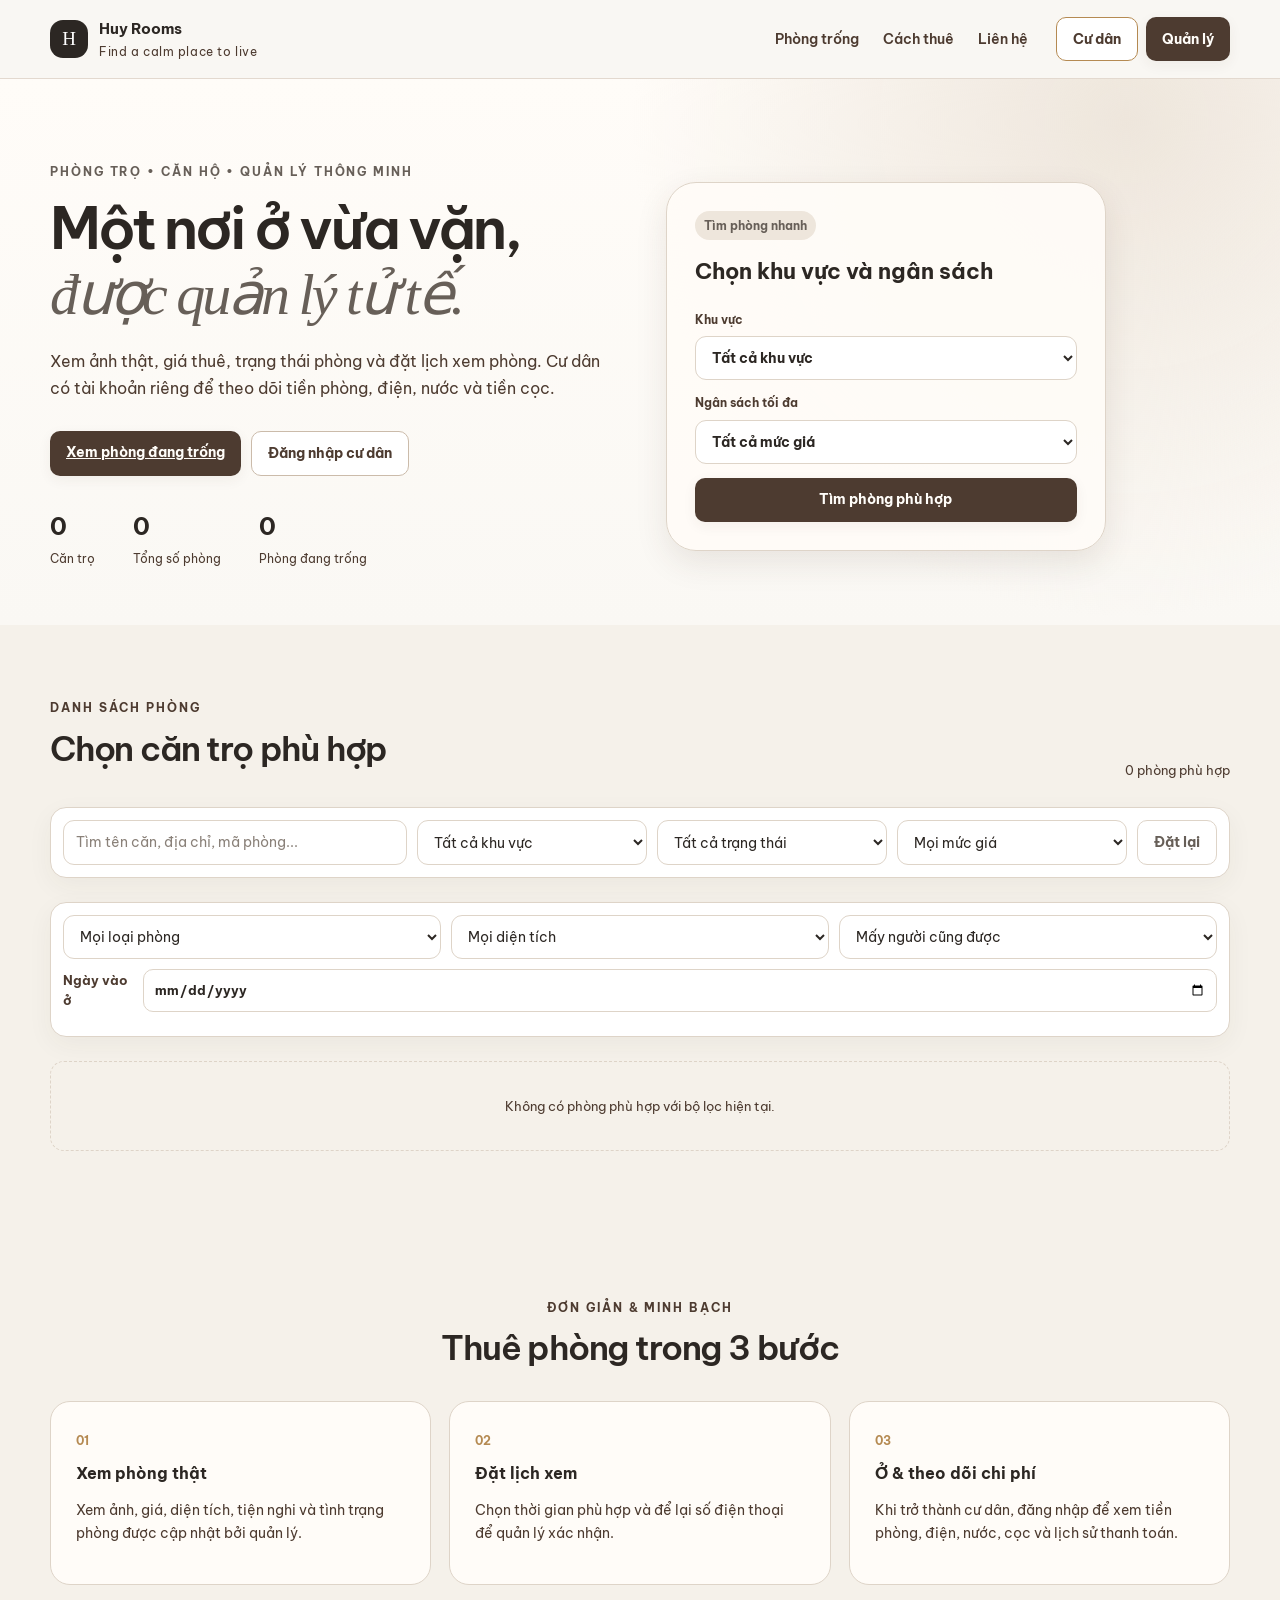
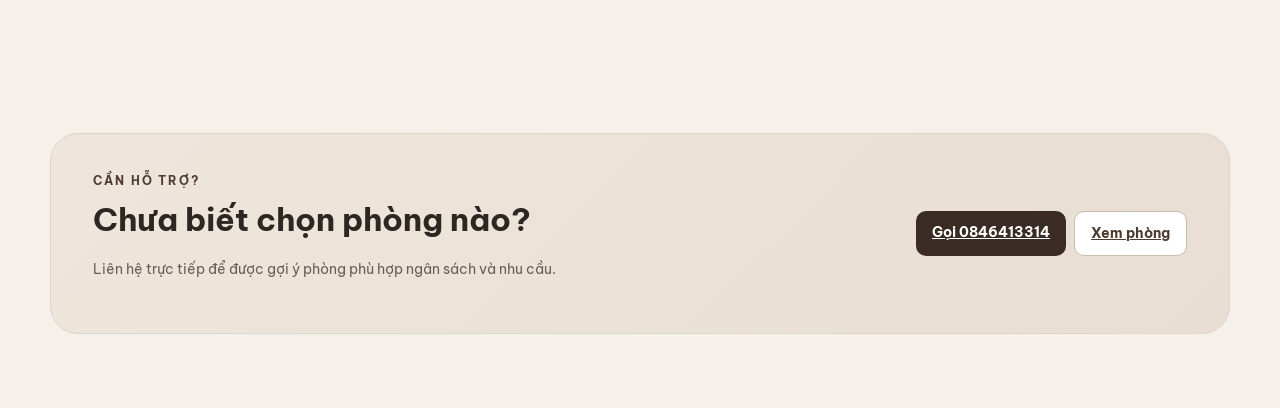
==== commit 7e7c22f3: "Add files via upload" ====
--- a/index.html
+++ b/index.html
@@ -2,6 +2,7 @@
 <html lang="vi">
 <head>
   <meta charset="UTF-8" />
+  <meta name="description" content="Huy Rooms — tìm phòng trọ, xem ảnh, đặt lịch xem phòng trực tuyến." />
   <meta name="viewport" content="width=device-width, initial-scale=1.0" />
   <meta name="theme-color" content="#F6F1EA" />
   <title>Huy Rooms — Tìm phòng & Quản lý nhà trọ</title>
@@ -22,7 +23,7 @@
     <div class="container nav-wrap">
       <a class="brand" href="#">
         <span class="brand-mark">H</span>
-        <span><strong>Huy Rooms</strong><small>Find a calm place to live</small></span>
+        <span><strong class="brand-name">Huy Rooms</strong><small>Find a calm place to live</small></span>
       </a>
       <nav class="nav-links">
         <a href="#properties">Phòng trống</a>
@@ -30,8 +31,8 @@
         <a href="#contact">Liên hệ</a>
       </nav>
       <div class="nav-actions">
-        <button class="btn btn-light" id="residentBtn">Cư dân</button>
-        <button class="btn btn-dark" id="adminBtn">Quản lý</button>
+        <button class="btn btn-gold-outline" id="residentBtn">Cư dân</button>
+        <button class="btn btn-primary" id="adminBtn">Quản lý</button>
       </div>
     </div>
   </header>
@@ -97,6 +98,19 @@
           </select>
           <button class="btn btn-ghost" id="resetFilters">Đặt lại</button>
         </div>
+        <div class="filter-bar" id="extraFilters">
+          <select id="typeFilter" aria-label="Loại phòng"></select>
+          <select id="minAreaFilter" aria-label="Diện tích tối thiểu">
+            <option value="0">Mọi diện tích</option><option value="15">≥ 15 m²</option>
+            <option value="20">≥ 20 m²</option><option value="25">≥ 25 m²</option><option value="30">≥ 30 m²</option>
+          </select>
+          <select id="capacityFilter" aria-label="Số người ở">
+            <option value="0">Mấy người cũng được</option><option value="1">≥ 1 người</option>
+            <option value="2">≥ 2 người</option><option value="3">≥ 3 người</option><option value="4">≥ 4 người</option>
+          </select>
+          <label class="movein-label">Ngày vào ở <input type="date" id="moveInFilter" aria-label="Ngày muốn vào ở" /></label>
+          <div id="amenityChips" class="amenity-chip-row" aria-label="Lọc theo tiện nghi"></div>
+        </div>
         <div id="propertyGrid" class="property-grid"></div>
       </div>
     </section>
@@ -115,7 +129,7 @@
     <section class="section" id="contact">
       <div class="container contact-card">
         <div><div class="eyebrow dark">CẦN HỖ TRỢ?</div><h2>Chưa biết chọn phòng nào?</h2><p>Liên hệ trực tiếp để được gợi ý phòng phù hợp ngân sách và nhu cầu.</p></div>
-        <div class="contact-actions"><a class="btn btn-dark" href="tel:0846413314">Gọi 0846 413 314</a><a class="btn btn-light" href="#properties">Xem phòng</a></div>
+        <div class="contact-actions"><a class="btn btn-dark" id="contactCallBtn" href="tel:0846413314">Gọi 0846 413 314</a><a class="btn btn-light" href="#properties">Xem phòng</a></div>
       </div>
     </section>
   </main>
@@ -123,7 +137,7 @@
   <section id="residentApp" class="resident-shell hidden">
     <header class="resident-topbar">
       <div class="container nav-wrap">
-        <div class="brand"><span class="brand-mark">H</span><span><strong>Huy Rooms</strong><small>Cổng thông tin cư dân</small></span></div>
+        <div class="brand"><span class="brand-mark">H</span><span><strong class="brand-name">Huy Rooms</strong><small>Cổng thông tin cư dân</small></span></div>
         <button class="btn btn-light" id="residentLogout">Đăng xuất</button>
       </div>
     </header>
@@ -132,15 +146,17 @@
 
   <section id="adminApp" class="admin-shell hidden">
     <aside class="sidebar">
-      <div class="sidebar-brand"><span class="brand-mark">H</span><div><strong>Huy Rooms</strong><small>Quản lý nhà trọ</small></div></div>
+      <div class="sidebar-brand"><span class="brand-mark">H</span><div><strong class="brand-name">Huy Rooms</strong><small>Quản lý nhà trọ</small></div></div>
       <nav class="side-nav">
-        <button class="side-link active" data-view="dashboard">◫ <span>Tổng quan</span></button>
-        <button class="side-link" data-view="properties">⌂ <span>Căn trọ & phòng</span></button>
-        <button class="side-link" data-view="tenants">♙ <span>Người thuê</span></button>
-        <button class="side-link" data-view="utilities">⌁ <span>Điện & nước</span></button>
-        <button class="side-link" data-view="invoices">₫ <span>Hóa đơn</span></button>
-        <button class="side-link" data-view="appointments">◷ <span>Lịch hẹn</span></button>
-        <button class="side-link" data-view="settings">⚙ <span>Cài đặt</span></button>
+        <button class="side-link active" data-view="dashboard" data-ic="dashboard"><span>Tổng quan</span></button>
+        <button class="side-link" data-view="properties" data-ic="home"><span>Căn trọ & phòng</span></button>
+        <button class="side-link" data-view="leases" data-ic="filetext"><span>Hợp đồng thuê</span></button>
+        <button class="side-link" data-view="tenants" data-ic="users"><span>Người thuê</span></button>
+        <button class="side-link" data-view="utilities" data-ic="zap"><span>Điện & nước</span></button>
+        <button class="side-link" data-view="invoices" data-ic="receipt"><span>Hóa đơn</span></button>
+        <button class="side-link" data-view="appointments" data-ic="calendar"><span>Lịch hẹn</span></button>
+        <button class="side-link" data-view="tickets" data-ic="wrench"><span>Sự cố & thông báo</span></button>
+        <button class="side-link" data-view="settings" data-ic="settings"><span>Cài đặt</span></button>
       </nav>
       <div class="sidebar-bottom"><button class="btn btn-light full" id="backPublic">← Trang khách</button></div>
     </aside>
@@ -150,6 +166,7 @@
         <button class="btn btn-light mobile-only" id="mobileBackPublic" style="padding:10px 12px">←</button>
         <div><small>HỆ THỐNG QUẢN LÝ NHÀ TRỌ</small><h2 id="adminTitle">Tổng quan</h2></div>
         <div class="admin-actions">
+          <button class="btn btn-light" id="globalSearchBtn" data-ic="search" aria-label="Tìm kiếm toàn hệ thống (Ctrl+K)"><span class="desktop-only">Tìm nhanh <kbd>Ctrl K</kbd></span></button>
           <button class="btn btn-light" id="quickAddTenant">+ Người thuê</button>
           <button class="btn btn-light" id="quickAddRoom">+ Phòng</button>
           <button class="btn btn-primary" id="quickAddProperty">+ Căn trọ</button>
@@ -158,15 +175,17 @@
       <div class="admin-content">
         <div id="view-dashboard" class="admin-view active"></div>
         <div id="view-properties" class="admin-view"></div>
+        <div id="view-leases" class="admin-view"></div>
         <div id="view-tenants" class="admin-view"></div>
         <div id="view-utilities" class="admin-view"></div>
         <div id="view-invoices" class="admin-view"></div>
         <div id="view-appointments" class="admin-view"></div>
+        <div id="view-tickets" class="admin-view"></div>
         <div id="view-settings" class="admin-view"></div>
       </div>
     </div>
 
-    <button class="mobile-fab" id="mobileFab" aria-label="Thêm nhanh">+</button>
+    <button class="mobile-fab" id="mobileFab" aria-label="Thêm nhanh căn, phòng, người thuê, chỉ số, hóa đơn">+</button>
     <div class="fab-sheet" id="fabSheet">
       <div class="fab-sheet-inner">
         <button data-fab="property">Thêm căn trọ</button>
@@ -178,13 +197,26 @@
       </div>
     </div>
 
-    <nav class="mobile-tabbar" id="mobileTabbar">
-      <button data-view="dashboard" class="active"><i>◫</i>Tổng quan</button>
-      <button data-view="properties"><i>⌂</i>Phòng</button>
-      <button data-view="utilities"><i>⌁</i>Điện nước</button>
-      <button data-view="invoices"><i>₫</i>Hóa đơn</button>
-      <button data-view="appointments"><i>◷</i>Lịch hẹn</button>
+    <nav class="mobile-tabbar" id="mobileTabbar" aria-label="Điều hướng quản lý">
+      <button data-view="dashboard" class="active" aria-label="Tổng quan"><i aria-hidden="true" data-ic="dashboard"></i>Tổng quan</button>
+      <button data-view="properties" aria-label="Căn trọ và phòng"><i aria-hidden="true" data-ic="home"></i>Phòng</button>
+      <button data-view="utilities" aria-label="Điện nước"><i aria-hidden="true" data-ic="zap"></i>Điện nước</button>
+      <button data-view="invoices" aria-label="Hóa đơn"><i aria-hidden="true" data-ic="receipt"></i>Hóa đơn</button>
+      <button id="moreTabBtn" aria-label="Mở thêm mục: người thuê, lịch hẹn, cài đặt"><i aria-hidden="true" data-ic="menu"></i>Khác</button>
     </nav>
+
+    <div class="fab-sheet" id="moreSheet" role="dialog" aria-label="Các mục khác">
+      <div class="fab-sheet-inner">
+        <button data-more="search" aria-label="Tìm kiếm toàn hệ thống"><i data-ic="search" aria-hidden="true"></i> Tìm nhanh</button>
+        <button data-more="leases" aria-label="Hợp đồng thuê"><i data-ic="filetext" aria-hidden="true"></i> Hợp đồng</button>
+        <button data-more="tenants" aria-label="Người thuê"><i data-ic="users" aria-hidden="true"></i> Người thuê</button>
+        <button data-more="appointments" aria-label="Lịch hẹn"><i data-ic="calendar" aria-hidden="true"></i> Lịch hẹn <span class="more-badge hidden" id="moreApptBadge"></span></button>
+        <button data-more="tickets" aria-label="Sự cố và thông báo"><i data-ic="wrench" aria-hidden="true"></i> Sự cố / Thông báo</button>
+        <button data-more="settings" aria-label="Cài đặt"><i data-ic="settings" aria-hidden="true"></i> Cài đặt</button>
+        <button data-more="public" aria-label="Quay về trang khách"><i data-ic="back" aria-hidden="true"></i> Quay về trang khách</button>
+        <button data-more="close" aria-label="Đóng menu">Đóng</button>
+      </div>
+    </div>
   </section>
 
   <!-- Booking -->
@@ -197,9 +229,12 @@
         <label>Họ và tên *<input required id="customerName" /></label>
         <label>Số điện thoại *<input required id="customerPhone" type="tel" /></label>
         <label>Ngày xem phòng *<input required id="appointmentDate" type="date" /></label>
-        <label>Giờ dự kiến *<input required id="appointmentTime" type="time" /></label>
+        <label>Giờ dự kiến *<select required id="appointmentTime" aria-label="Chọn khung giờ xem phòng"></select></label>
         <label class="span-2">Ghi chú<textarea id="customerNote" rows="3" placeholder="Ví dụ: ở 2 người, cần ban công..."></textarea></label>
-        <button class="btn btn-primary span-2" type="submit">Gửi yêu cầu đặt lịch</button>
+        <label class="hp-field" aria-hidden="true">Website<input id="bookingWebsite" type="text" tabindex="-1" autocomplete="off"></label>
+        <label class="consent-row span-2"><input type="checkbox" id="bookingConsent" required />
+          <span>Tôi đồng ý cho quản lý lưu họ tên và số điện thoại để liên hệ xếp lịch xem phòng. Thông tin không dùng vào mục đích khác và được xóa khi tôi yêu cầu.</span></label>
+        <button class="btn btn-primary span-2" type="submit" id="bookingSubmit">Gửi yêu cầu đặt lịch</button>
       </form>
     </div>
   </div>
@@ -209,7 +244,7 @@
     <div class="modal-backdrop" data-close-modal="loginModal"></div>
     <div class="modal-card small"><button class="modal-close" data-close-modal="loginModal">×</button>
       <div class="modal-icon">✦</div><h3>Đăng nhập quản lý</h3><p class="muted-text" id="adminLoginHint">Chưa kết nối Google Sheets — dùng mật khẩu <strong>123456</strong> để mở bản trên máy này.</p>
-      <form id="loginForm" class="stack-form"><label id="adminPasswordLabel">Mật khẩu<input id="adminPassword" type="password" required placeholder="Nhập mật khẩu" /></label><button class="btn btn-primary full" type="submit">Đăng nhập</button></form>
+      <form id="loginForm" class="stack-form"><label>Tài khoản nhân viên <small style="color:var(--muted)">(bỏ trống nếu là chủ nhà)</small><input id="adminUser" type="text" autocomplete="username" placeholder="vd: kimchi.ketoan" /></label><label id="adminPasswordLabel">Mật khẩu<input id="adminPassword" type="password" required placeholder="Nhập mật khẩu" autocomplete="current-password" /></label><button class="btn btn-primary full" type="submit">Đăng nhập</button></form>
     </div>
   </div>
 
@@ -231,11 +266,12 @@
         <label>Khu vực *<input required id="propertyArea" placeholder="Ví dụ: Nam Đông Hà" /></label>
         <label class="span-2">Địa chỉ *<input required id="propertyAddress" /></label>
         <label>Mô tả ngắn<input id="propertyDescription" /></label><label>Số điện thoại<input id="propertyPhone" /></label>
+        <label class="span-2">Đường dẫn riêng (slug)<input id="propertySlug" placeholder="tự tạo từ tên nếu bỏ trống" /></label>
         <label class="span-2">Ảnh căn trọ
           <div class="upload-zone"><input id="propertyImages" type="file" accept="image/*" multiple><span>Chọn hoặc kéo thả ảnh. Ảnh được tự nén trước khi lưu.</span></div>
           <div id="propertyImagePreview" class="image-preview-grid"></div>
         </label>
-        <button class="btn btn-primary span-2" type="submit">Lưu căn trọ</button>
+        <button class="btn btn-primary span-2" type="submit" id="propertySubmit">Lưu căn trọ</button>
       </form>
     </div>
   </div>
@@ -246,21 +282,27 @@
     <div class="modal-card wide"><button class="modal-close" data-close-modal="roomModal">×</button><h3 id="roomModalTitle">Thêm phòng</h3>
       <form id="roomForm" class="form-grid">
         <input type="hidden" id="roomId" />
+        <div class="form-section">THÔNG TIN CHÍNH</div>
         <label>Căn trọ *<select id="roomProperty" required></select></label><label>Mã/Tên phòng *<input id="roomName" required placeholder="P101" /></label>
         <label>Giá thuê/tháng *<input id="roomPrice" type="number" required min="0" /></label><label>Tiền cọc<input id="roomDeposit" type="number" min="0" /></label>
         <label>Diện tích (m²)<input id="roomArea" type="number" min="0" /></label><label>Sức chứa<input id="roomCapacity" type="number" min="1" value="2" /></label>
         <label>Loại phòng<select id="roomType"><option>Phòng trọ</option><option>Studio</option><option>Phòng gác lửng</option><option>Căn hộ mini</option></select></label>
         <label>Trạng thái<select id="roomStatus"><option value="available">Đang trống</option><option value="reserved">Đã giữ chỗ</option><option value="occupied">Đã thuê</option><option value="maintenance">Bảo trì</option></select></label>
+        <div class="form-section">ĐIỆN & NƯỚC</div>
         <label>Đơn giá điện (đ/kWh)<input id="roomElectricRate" type="number" min="0" value="3500" /></label>
         <label>Cách tính nước<select id="roomWaterMode"><option value="meter">Theo đồng hồ (m³)</option><option value="fixed">Cố định/tháng</option></select></label>
         <label>Đơn giá nước (đ/m³)<input id="roomWaterRate" type="number" min="0" value="15000" /></label><label>Tiền nước cố định/tháng<input id="roomWaterFixed" type="number" min="0" value="0" /></label>
+        <div class="form-section">HIỂN THỊ TRÊN TRANG KHÁCH</div>
         <label class="span-2">Tiện nghi, cách nhau bằng dấu phẩy<input id="roomAmenities" placeholder="Điều hòa, Wifi, Nóng lạnh..." /></label>
-        <label class="span-2">Ghi chú<textarea id="roomNote" rows="2"></textarea></label>
+        <label class="span-2">Ghi chú nội bộ (khách KHÔNG nhìn thấy)<textarea id="roomNote" rows="2"></textarea></label>
+        <label>Đường dẫn riêng (slug)<input id="roomSlug" placeholder="tự tạo từ tên nếu bỏ trống" /></label>
+        <label>Ngày có thể vào ở<input id="roomAvailableFrom" type="date" /></label>
+        <label class="span-2">Chính sách (hiện trên trang phòng)<textarea id="roomPolicies" rows="2" placeholder="Ở tối đa 2 người, nuôi thú cưng nhỏ, giờ giấc tự do, gửi xe miễn phí…"></textarea></label>
         <label class="span-2">Ảnh phòng
           <div class="upload-zone"><input id="roomImages" type="file" accept="image/*" multiple><span>Thêm nhiều ảnh; có thể xóa/thay ảnh bất kỳ lúc nào.</span></div>
           <div id="roomImagePreview" class="image-preview-grid"></div>
         </label>
-        <button class="btn btn-primary span-2" type="submit">Lưu phòng</button>
+        <button class="btn btn-primary span-2" type="submit" id="roomSubmit">Lưu phòng</button>
       </form>
     </div>
   </div>
@@ -272,11 +314,12 @@
       <form id="tenantForm" class="form-grid">
         <input type="hidden" id="tenantId" />
         <label>Họ tên *<input id="tenantName" required /></label><label>Số điện thoại *<input id="tenantPhone" type="tel" required /></label>
-        <label>Mã PIN đăng nhập *<input id="tenantPin" required maxlength="8" placeholder="Ví dụ 2580" /></label><label>Phòng *<select id="tenantRoom" required></select></label>
+        <label>Phòng *<select id="tenantRoom" required></select></label>
+        <div class="smart-note span-2" id="tenantPinNote">🔒 Mã PIN đăng nhập của cư dân được tạo tự động và chỉ hiển thị một lần sau khi lưu. Muốn cấp lại, dùng nút “Đặt lại PIN” trong danh sách người thuê.</div>
         <label>Ngày vào ở<input id="tenantMoveIn" type="date" /></label><label>Trạng thái<select id="tenantActive"><option value="true">Đang thuê</option><option value="false">Đã trả phòng</option></select></label>
         <label>Tiền cọc phải đóng<input id="tenantDepositRequired" type="number" min="0" /></label><label>Tiền cọc đã nhận<input id="tenantDepositPaid" type="number" min="0" /></label>
         <label class="span-2">Ghi chú<textarea id="tenantNote" rows="2"></textarea></label>
-        <button class="btn btn-primary span-2" type="submit">Lưu người thuê</button>
+        <button class="btn btn-primary span-2" type="submit" id="tenantSubmit">Lưu người thuê</button>
       </form>
     </div>
   </div>
@@ -296,8 +339,8 @@
         <label class="water-meter-field">Chỉ số nước đầu kỳ<input id="waterStart" type="number" min="0" step="0.1" /></label><label class="water-meter-field">Chỉ số nước cuối kỳ<input id="waterEnd" type="number" min="0" step="0.1" /></label>
         <label class="water-fixed-field hidden">Tiền nước cố định<input id="waterFixed" type="number" min="0" /></label><div class="calc-card"><small>Tiền nước dự kiến</small><strong id="waterPreview">0đ</strong><span id="waterUnitsPreview">0 m³</span></div>
         <label>Phí khác<input id="utilityOtherFee" type="number" min="0" value="0" /></label><label>Ghi chú<input id="utilityNote" /></label>
-        <div class="smart-note span-2">💡 Đầu kỳ sẽ tự lấy từ cuối kỳ tháng trước nếu có dữ liệu. Anh chỉ cần kiểm tra và nhập chỉ số cuối tháng.</div>
-        <button class="btn btn-primary span-2" type="submit">Lưu chỉ số & tính tiền</button>
+        <div class="smart-note span-2" id="utilitySmartNote">💡 Đầu kỳ sẽ tự lấy từ cuối kỳ tháng trước nếu có dữ liệu. Anh chỉ cần kiểm tra và nhập chỉ số cuối tháng.</div>
+        <button class="btn btn-primary span-2" type="submit" id="utilitySubmit">Lưu chỉ số & tính tiền</button>
       </form>
     </div>
   </div>
@@ -307,24 +350,380 @@
     <div class="modal-backdrop" data-close-modal="invoiceModal"></div>
     <div class="modal-card"><button class="modal-close" data-close-modal="invoiceModal">×</button><h3>Lập hóa đơn tháng</h3>
       <form id="invoiceForm" class="form-grid">
-        <input type="hidden" id="invoiceReadingId" />
+        <input type="hidden" id="invoiceReadingId" /><input type="hidden" id="invoiceLeaseId" />
         <label>Phòng *<select id="invoiceRoom" required></select></label><label>Tháng *<input id="invoiceMonth" type="month" required /></label>
         <label>Hạn thanh toán<input id="invoiceDueDate" type="date" /></label><label>Tiền phòng<input id="invoiceRent" type="number" min="0" /></label>
         <label>Tiền điện<input id="invoiceElectric" type="number" min="0" /></label><label>Tiền nước<input id="invoiceWater" type="number" min="0" /></label>
         <label>Phí khác<input id="invoiceOther" type="number" min="0" /></label><label>Thu thêm tiền cọc còn thiếu<select id="invoiceIncludeDeposit"><option value="false">Không</option><option value="true">Có</option></select></label>
+        <div class="smart-note span-2" id="invoiceTenantNote"></div>
         <div class="invoice-total-preview span-2"><span>Tổng dự kiến</span><strong id="invoiceTotalPreview">0đ</strong></div>
-        <button class="btn btn-primary span-2" type="submit">Tạo hóa đơn</button>
-      </form>
-    </div>
-  </div>
-
+        <button class="btn btn-primary span-2" type="submit" id="invoiceSubmit">Tạo hóa đơn</button>
+      </form>
+    </div>
+  </div>
+
+
+  <!-- Payment -->
+  <div class="modal hidden" id="paymentModal">
+    <div class="modal-backdrop" data-close-modal="paymentModal"></div>
+    <div class="modal-card small"><button class="modal-close" data-close-modal="paymentModal" aria-label="Đóng">×</button>
+      <h3>Ghi nhận thanh toán</h3>
+      <div class="booking-summary" id="paymentSummary"></div>
+      <form id="paymentForm" class="form-grid">
+        <input type="hidden" id="paymentInvoiceId" />
+        <label>Số tiền thu lần này *<input id="paymentAmount" type="number" min="0" required /></label>
+        <label>Ngày thu *<input id="paymentDate" type="date" required /></label>
+        <label>Phương thức<select id="paymentMethod"><option value="cash">Tiền mặt</option><option value="bank">Chuyển khoản</option><option value="other">Khác</option></select></label>
+        <label>Số chứng từ / mã CK<input id="paymentRef" maxlength="60" placeholder="Mã giao dịch ngân hàng…" /></label>
+        <label>Ghi chú<input id="paymentNote" maxlength="200" /></label>
+        <button class="btn btn-primary span-2" type="submit" id="paymentSubmit">Lưu thanh toán</button>
+      </form>
+    </div>
+  </div>
+
+  <!-- One-time PIN display -->
+
+
+
+
+
+  <!-- ============ v6: TÌM NHANH (Ctrl+K) ============ -->
+  <div class="modal hidden" id="palModal">
+    <div class="modal-backdrop" onclick="closePalette()"></div>
+    <div class="pal-card" role="dialog" aria-label="Tìm kiếm toàn hệ thống">
+      <div class="pal-input-row"><input id="palInput" placeholder="Tìm phòng, người thuê, hóa đơn, lead… hoặc gõ hành động" aria-label="Ô tìm kiếm toàn hệ thống" autocomplete="off"><kbd>Esc</kbd></div>
+      <div id="palResults" class="pal-results"></div>
+    </div>
+  </div>
+
+  <!-- ============ v6: NHÂN VIÊN ============ -->
+  <div class="modal hidden" id="staffModal">
+    <div class="modal-card small">
+      <div class="modal-head"><h3>Nhân viên & quyền</h3><button class="modal-close" data-close-modal="staffModal" aria-label="Đóng">✕</button></div>
+      <form id="staffForm" class="form-grid">
+        <input type="hidden" id="staffId">
+        <label>Họ tên *<input id="staffName" required></label>
+        <label>Tài khoản đăng nhập *<input id="staffUsername" required placeholder="chữ thường, không dấu"></label>
+        <label class="span-2">Vai trò<select id="staffRole">
+          <option value="manager">Quản lý — mọi việc trừ nhân sự</option>
+          <option value="accountant">Kế toán — hóa đơn, sổ thu, sổ cọc, nhắc nợ</option>
+          <option value="staff">Nhân viên — lịch hẹn, sự cố, điện nước</option>
+        </select></label>
+        <div class="span-2"><small style="color:var(--muted)">Phạm vi căn (không chọn = tất cả)</small><div id="staffProps" class="check-grid"></div></div>
+        <div class="form-actions span-2"><button type="button" class="btn btn-light" data-close-modal="staffModal">Hủy</button><button type="submit" class="btn btn-primary">Lưu nhân viên</button></div>
+      </form>
+    </div>
+  </div>
+
+  <!-- ============ GIAI ĐOẠN 5: CRM ĐỔI LỊCH + GIỮ CHỖ ============ -->
+  <div class="modal hidden" id="rescheduleModal">
+    <div class="modal-card small">
+      <div class="modal-head"><h3>Đổi lịch hẹn</h3><button class="modal-close" data-close-modal="rescheduleModal" aria-label="Đóng">✕</button></div>
+      <form id="rescheduleForm" class="form-grid">
+        <input type="hidden" id="resLeadId">
+        <label>Ngày mới *<input id="resDate" type="date" required onchange="refreshRescheduleSlots()"></label>
+        <label>Khung giờ *<select id="resTime" required></select></label>
+        <div class="form-actions span-2"><button type="button" class="btn btn-light" data-close-modal="rescheduleModal">Hủy</button><button type="submit" class="btn btn-primary">Lưu lịch mới</button></div>
+      </form>
+    </div>
+  </div>
+
+  <div class="modal hidden" id="reserveModal">
+    <div class="modal-card small">
+      <div class="modal-head"><h3>Giữ chỗ cho khách</h3><button class="modal-close" data-close-modal="reserveModal" aria-label="Đóng">✕</button></div>
+      <div class="booking-summary" id="rsvSummary"></div>
+      <form id="reserveForm" class="form-grid">
+        <input type="hidden" id="rsvLeadId">
+        <label>Tiền giữ chỗ (đ) *<input id="rsvAmount" type="number" min="0" required></label>
+        <label>Giữ đến hết ngày *<input id="rsvUntil" type="date" required></label>
+        <p class="muted-text span-2">Phòng sẽ chuyển sang "Đã giữ chỗ" và ngừng nhận lịch xem. Quá hạn mà chưa ký, hệ thống nhắc anh xác nhận trả phòng về Đang trống.</p>
+        <div class="form-actions span-2"><button type="button" class="btn btn-light" data-close-modal="reserveModal">Hủy</button><button type="submit" class="btn btn-primary">Ghi giữ chỗ</button></div>
+      </form>
+    </div>
+  </div>
+
+  <!-- ============ CỔNG CƯ DÂN (v4 giai đoạn 4) ============ -->
+  <div class="modal hidden" id="rsInvoiceModal">
+    <div class="modal-card modal-wide">
+      <div class="modal-head"><h3 id="rsInvoiceTitle">Hóa đơn</h3><button class="modal-close" data-close-modal="rsInvoiceModal" aria-label="Đóng">✕</button></div>
+      <div id="rsInvoiceBody" class="lease-detail-body"></div>
+    </div>
+  </div>
+
+  <div class="modal hidden" id="rsTicketModal">
+    <div class="modal-card">
+      <div class="modal-head"><h3>Báo sự cố</h3><button class="modal-close" data-close-modal="rsTicketModal" aria-label="Đóng">✕</button></div>
+      <form id="rsTicketForm" class="form-grid">
+        <label class="span-2">Sự cố gì? *<input id="rsTicketTitle" maxlength="120" placeholder="VD: Vòi nước bồn rửa bị rỉ" required></label>
+        <label>Loại<select id="rsTicketCategory">
+          <option value="dien">Điện</option><option value="nuoc">Nước</option><option value="thietbi">Thiết bị / nội thất</option>
+          <option value="vesinh">Vệ sinh</option><option value="anninh">An ninh</option><option value="khac">Khác</option>
+        </select></label>
+        <label>Mức độ<select id="rsTicketPriority">
+          <option value="normal">Bình thường</option><option value="low">Không gấp</option>
+          <option value="high">Cao</option><option value="urgent">Khẩn cấp</option>
+        </select></label>
+        <label class="span-2">Mô tả thêm<textarea id="rsTicketDesc" rows="3" maxlength="2000" placeholder="Vị trí, tình trạng, thời điểm phát hiện…" style="width:100%;font:inherit;padding:10px;border:1px solid var(--line);border-radius:11px"></textarea></label>
+        <div class="span-2">
+          <button type="button" class="btn btn-light" onclick="rsTicketPickPhotos()">📷 Thêm ảnh (tối đa 3)</button>
+          <div id="rsTicketPreview" class="rs-thumbs"></div>
+        </div>
+        <p class="rs-form-error span-2" id="rsTicketError" role="alert"></p>
+        <div class="form-actions span-2"><button type="button" class="btn btn-light" data-close-modal="rsTicketModal">Hủy</button><button type="submit" class="btn btn-primary">Gửi cho quản lý</button></div>
+      </form>
+    </div>
+  </div>
+
+  <div class="modal hidden" id="ticketDetailModal">
+    <div class="modal-card modal-wide">
+      <div class="modal-head"><h3 id="ticketDetailTitle">Sự cố</h3><button class="modal-close" data-close-modal="ticketDetailModal" aria-label="Đóng">✕</button></div>
+      <div id="ticketDetailBody" class="lease-detail-body"></div>
+    </div>
+  </div>
+
+  <div class="modal hidden" id="pinChangeModal">
+    <div class="modal-card small">
+      <div class="modal-head"><h3>Đổi mã PIN</h3><button class="modal-close" data-close-modal="pinChangeModal" aria-label="Đóng">✕</button></div>
+      <form id="pinChangeForm" class="form-grid">
+        <label class="span-2">PIN hiện tại *<input id="pinOld" type="password" inputmode="numeric" maxlength="6" autocomplete="current-password" required></label>
+        <label class="span-2">PIN mới (6 chữ số) *<input id="pinNew" type="password" inputmode="numeric" maxlength="6" autocomplete="new-password" required></label>
+        <label class="span-2">Nhập lại PIN mới *<input id="pinNew2" type="password" inputmode="numeric" maxlength="6" autocomplete="new-password" required></label>
+        <p class="rs-form-error span-2" id="pinChangeError" role="alert"></p>
+        <p class="muted-text span-2">Đổi PIN xong, tài khoản sẽ tự đăng xuất khỏi mọi thiết bị để bảo đảm an toàn.</p>
+        <div class="form-actions span-2"><button type="button" class="btn btn-light" data-close-modal="pinChangeModal">Hủy</button><button type="submit" class="btn btn-primary">Đổi PIN</button></div>
+      </form>
+    </div>
+  </div>
+
+  <!-- ============ GIAI ĐOẠN 3: DỊCH VỤ, HÓA ĐƠN HÀNG LOẠT, SỔ THU, CỌC, NHẮC NỢ ============ -->
+  <div class="modal hidden" id="serviceModal">
+    <div class="modal-card">
+      <div class="modal-head"><h3>Dịch vụ</h3><button class="modal-close" data-close-modal="serviceModal" aria-label="Đóng">✕</button></div>
+      <form id="serviceForm" class="form-grid">
+        <input type="hidden" id="serviceId">
+        <label>Tên dịch vụ<input id="serviceName" placeholder="Wifi, rác, giữ xe, máy giặt…" required></label>
+        <label>Cách tính<select id="serviceCalcType">
+          <option value="fixed">Cố định / phòng</option><option value="perPerson">Theo người</option>
+          <option value="perUnit">Theo số lượng</option><option value="manual">Nhập tay mỗi tháng</option>
+          <option value="meter">Theo đồng hồ (ngoài điện nước)</option>
+        </select></label>
+        <label>Đơn vị<input id="serviceUnit" placeholder="tháng / người / xe / kWh…"></label>
+        <label>Đơn giá (đ)<input id="servicePrice" type="number" min="0" required></label>
+        <label>Thuế (%)<input id="serviceTax" type="number" min="0" max="100" value="0"></label>
+        <div class="span-2" id="serviceFromRow"><label>Giá mới áp dụng từ tháng<input id="serviceFrom" type="month"></label>
+          <p class="muted-text">Đổi giá chỉ áp dụng từ tháng chọn trở đi — hóa đơn các tháng trước giữ nguyên giá cũ.</p></div>
+        <label class="span-2">Ghi chú<input id="serviceNote"></label>
+        <div class="form-actions span-2"><button type="button" class="btn btn-light" data-close-modal="serviceModal">Hủy</button><button type="submit" class="btn btn-primary">Lưu dịch vụ</button></div>
+      </form>
+    </div>
+  </div>
+
+  <div class="modal hidden" id="leaseServiceModal">
+    <div class="modal-card">
+      <div class="modal-head"><h3>Gắn dịch vụ vào hợp đồng</h3><button class="modal-close" data-close-modal="leaseServiceModal" aria-label="Đóng">✕</button></div>
+      <form id="leaseServiceForm" class="form-grid">
+        <input type="hidden" id="lsLeaseId">
+        <label class="span-2">Dịch vụ<select id="lsService"></select></label>
+        <label>Số lượng (nếu tính theo SL)<input id="lsQty" type="number" min="1" value="1"></label>
+        <label>Giá riêng cho HĐ này (đ, bỏ trống = giá chung)<input id="lsOverride" type="number" min="0"></label>
+        <label>Miễn giảm (%)<input id="lsDiscount" type="number" min="0" max="100" value="0"></label>
+        <label>Áp dụng từ ngày<input id="lsFrom" type="date"></label>
+        <div class="form-actions span-2"><button type="button" class="btn btn-light" data-close-modal="leaseServiceModal">Hủy</button><button type="submit" class="btn btn-primary">Gắn dịch vụ</button></div>
+      </form>
+    </div>
+  </div>
+
+  <div class="modal hidden" id="bulkInvoiceModal">
+    <div class="modal-card modal-wide">
+      <div class="modal-head"><h3>Tạo hóa đơn hàng loạt</h3><button class="modal-close" data-close-modal="bulkInvoiceModal" aria-label="Đóng">✕</button></div>
+      <div class="meter-controls">
+        <label>Căn trọ<select id="bulkProperty" onchange="renderBulkPreview()"></select></label>
+        <label>Tháng<input id="bulkMonth" type="month" onchange="renderBulkPreview()"></label>
+      </div>
+      <div id="bulkPreviewBody" class="lease-detail-body"></div>
+      <div class="form-actions"><button type="button" class="btn btn-light" data-close-modal="bulkInvoiceModal">Đóng</button><button type="button" class="btn btn-primary" id="bulkIssueBtn" onclick="issueBulkInvoices()">Phát hành</button></div>
+    </div>
+  </div>
+
+  <div class="modal hidden" id="depositModal">
+    <div class="modal-card">
+      <div class="modal-head"><h3>Sổ cọc</h3><button class="modal-close" data-close-modal="depositModal" aria-label="Đóng">✕</button></div>
+      <form id="depositForm" class="form-grid">
+        <input type="hidden" id="depLeaseId">
+        <div class="smart-note span-2" id="depSummary"></div>
+        <label>Loại giao dịch<select id="depType"><option value="collect">Thu cọc</option><option value="refund">Hoàn cọc</option><option value="deduct">Trừ cọc</option></select></label>
+        <label>Số tiền (đ)<input id="depAmount" type="number" min="0" required></label>
+        <label>Ngày<input id="depDate" type="date" required></label>
+        <label>Hình thức<select id="depMethod"><option value="cash">Tiền mặt</option><option value="bank">Chuyển khoản</option></select></label>
+        <label class="span-2">Ghi chú<input id="depNote"></label>
+        <div class="form-actions span-2"><button type="button" class="btn btn-light" data-close-modal="depositModal">Hủy</button><button type="submit" class="btn btn-primary">Ghi sổ cọc</button></div>
+      </form>
+    </div>
+  </div>
+
+  <div class="modal hidden" id="payHistoryModal">
+    <div class="modal-card modal-wide">
+      <div class="modal-head"><h3 id="payHistoryTitle">Sổ thu</h3><button class="modal-close" data-close-modal="payHistoryModal" aria-label="Đóng">✕</button></div>
+      <div id="payHistoryBody" class="lease-detail-body"></div>
+    </div>
+  </div>
+
+  <div class="modal hidden" id="reminderModal">
+    <div class="modal-card">
+      <div class="modal-head"><h3>Nhắc thanh toán</h3><button class="modal-close" data-close-modal="reminderModal" aria-label="Đóng">✕</button></div>
+      <input type="hidden" id="remInvoiceId">
+      <label>Mẫu tin<select id="remKind" onchange="remKindChanged()"><option value="before">Nhắc trước hạn</option><option value="due">Đến hạn hôm nay</option><option value="overdue">Quá hạn</option></select></label>
+      <label style="display:block;margin-top:8px">Nội dung<textarea id="remText" rows="7" style="width:100%;font:inherit;padding:10px;border:1px solid var(--line);border-radius:11px"></textarea></label>
+      <div class="form-actions"><button type="button" class="btn btn-light" data-close-modal="reminderModal">Đóng</button><button type="button" class="btn btn-primary" onclick="sendReminder()">Sao chép & ghi lịch sử</button><button type="button" class="btn btn-light" onclick="sendReminderZalo()">Gửi Zalo OA</button></div>
+      <div id="remHistory" style="margin-top:10px"></div>
+    </div>
+  </div>
+
+  <div class="modal hidden" id="meterPhotoModal">
+    <div class="modal-card modal-wide">
+      <div class="modal-head"><h3 id="meterPhotoTitle">Ảnh công tơ</h3><button class="modal-close" data-close-modal="meterPhotoModal" aria-label="Đóng">✕</button></div>
+      <div id="meterPhotoBody" class="meter-photo-body"></div>
+    </div>
+  </div>
+
+  <!-- ============ HỢP ĐỒNG (v4 giai đoạn 2) ============ -->
+  <div class="modal hidden" id="leaseModal">
+    <div class="modal-card">
+      <div class="modal-head"><h3>Hợp đồng thuê</h3><button class="modal-close" data-close-modal="leaseModal" aria-label="Đóng">✕</button></div>
+      <form id="leaseForm" class="form-grid">
+        <input type="hidden" id="leaseId">
+        <div class="smart-note span-2" id="leaseSnapshotNote"></div>
+        <label>Phòng<select id="leaseRoom" required></select></label>
+        <label>Người đại diện thanh toán<select id="leaseOccupant" onchange="toggleLeaseNewOccupant()" required></select></label>
+        <div class="span-2 form-grid hidden" id="leaseNewOccupantRow" style="padding:0;margin:0">
+          <label>Họ tên người mới<input id="leaseNewName" placeholder="Nguyễn Văn A"></label>
+          <label>Số điện thoại<input id="leaseNewPhone" inputmode="numeric" placeholder="0905xxxxxx"></label>
+        </div>
+        <label>Ngày bắt đầu<input type="date" id="leaseStart" required></label>
+        <label>Ngày kết thúc (bỏ trống nếu không thời hạn)<input type="date" id="leaseEnd"></label>
+        <label>Ngày thu tiền hàng tháng<input type="number" id="leaseBillingDay" min="1" max="28" value="5"></label>
+        <label>Giá thuê chốt trên hợp đồng (đ/tháng)<input type="number" id="leaseRent" min="0" required></label>
+        <label>Tiền cọc yêu cầu (đ)<input type="number" id="leaseDepositRequired" min="0" value="0"></label>
+        <label>Cọc đã nhận / giữ chỗ (đ)<input type="number" id="leaseDepositPaid" min="0" value="0"></label>
+        <label class="span-2">Ghi chú<textarea id="leaseNote" rows="2" placeholder="Điều khoản riêng, thỏa thuận thêm…"></textarea></label>
+        <div class="form-actions span-2"><button type="button" class="btn btn-light" data-close-modal="leaseModal">Hủy</button><button type="submit" class="btn btn-primary" id="leaseSubmit">Lưu hợp đồng</button></div>
+      </form>
+    </div>
+  </div>
+
+  <div class="modal hidden" id="leaseDetailModal">
+    <div class="modal-card modal-wide">
+      <div class="modal-head"><h3 id="leaseDetailTitle">Chi tiết hợp đồng</h3><button class="modal-close" data-close-modal="leaseDetailModal" aria-label="Đóng">✕</button></div>
+      <div id="leaseDetailBody" class="lease-detail-body"></div>
+    </div>
+  </div>
+
+  <div class="modal hidden" id="checkinModal">
+    <div class="modal-card modal-wide">
+      <div class="modal-head"><h3>Nhận phòng & bàn giao tài sản</h3><button class="modal-close" data-close-modal="checkinModal" aria-label="Đóng">✕</button></div>
+      <form id="checkinForm" class="form-grid">
+        <input type="hidden" id="checkinLeaseId">
+        <div class="span-2" id="checkinSummary"></div>
+        <label>Ngày nhận phòng<input type="date" id="checkinDate" required></label>
+        <div class="span-2 table-wrap" id="checkinHandover"></div>
+        <div class="form-actions span-2"><button type="button" class="btn btn-light" data-close-modal="checkinModal">Hủy</button><button type="submit" class="btn btn-primary">Xác nhận nhận phòng</button></div>
+      </form>
+    </div>
+  </div>
+
+  <div class="modal hidden" id="occupantModal">
+    <div class="modal-card">
+      <div class="modal-head"><h3>Thêm người ở cùng</h3><button class="modal-close" data-close-modal="occupantModal" aria-label="Đóng">✕</button></div>
+      <form id="occupantForm" class="form-grid">
+        <input type="hidden" id="occupantLeaseId">
+        <div class="smart-note span-2" id="occupantCapNote"></div>
+        <label class="span-2">Chọn người ở<select id="occupantSelect" onchange="toggleOccupantNew()"></select></label>
+        <div class="span-2 form-grid hidden" id="occupantNewRow" style="padding:0;margin:0">
+          <label>Họ tên<input id="occupantNewName"></label>
+          <label>Số điện thoại<input id="occupantNewPhone" inputmode="numeric"></label>
+        </div>
+        <label>Ngày vào ở<input type="date" id="occupantJoinDate"></label>
+        <div class="form-actions span-2"><button type="button" class="btn btn-light" data-close-modal="occupantModal">Hủy</button><button type="submit" class="btn btn-primary">Thêm người ở</button></div>
+      </form>
+    </div>
+  </div>
+
+  <div class="modal hidden" id="transferModal">
+    <div class="modal-card">
+      <div class="modal-head"><h3>Chuyển phòng</h3><button class="modal-close" data-close-modal="transferModal" aria-label="Đóng">✕</button></div>
+      <form id="transferForm" class="form-grid">
+        <input type="hidden" id="transferLeaseId">
+        <div class="smart-note span-2" id="transferNote"></div>
+        <label class="span-2">Phòng mới<select id="transferRoom"></select></label>
+        <label>Ngày hiệu lực<input type="date" id="transferDate" required></label>
+        <label class="check-label"><input type="checkbox" id="transferKeepRent" checked> Giữ nguyên giá hợp đồng cũ</label>
+        <div class="form-actions span-2"><button type="button" class="btn btn-light" data-close-modal="transferModal">Hủy</button><button type="submit" class="btn btn-primary">Chuyển phòng</button></div>
+      </form>
+    </div>
+  </div>
+
+  <div class="modal hidden" id="renewModal">
+    <div class="modal-card">
+      <div class="modal-head"><h3>Gia hạn hợp đồng</h3><button class="modal-close" data-close-modal="renewModal" aria-label="Đóng">✕</button></div>
+      <form id="renewForm" class="form-grid">
+        <input type="hidden" id="renewLeaseId">
+        <div class="smart-note span-2" id="renewInfo"></div>
+        <label>Ngày kết thúc mới<input type="date" id="renewEnd" required></label>
+        <label>Giá thuê từ đợt gia hạn (đ/tháng)<input type="number" id="renewRent" min="0"></label>
+        <div class="form-actions span-2"><button type="button" class="btn btn-light" data-close-modal="renewModal">Hủy</button><button type="submit" class="btn btn-primary">Gia hạn</button></div>
+      </form>
+    </div>
+  </div>
+
+  <div class="modal hidden" id="endLeaseModal">
+    <div class="modal-card modal-wide">
+      <div class="modal-head"><h3>Trả phòng / Thanh lý hợp đồng</h3><button class="modal-close" data-close-modal="endLeaseModal" aria-label="Đóng">✕</button></div>
+      <form id="endLeaseForm" class="form-grid">
+        <input type="hidden" id="endLeaseId">
+        <div class="span-2" id="endSummary"></div>
+        <label>Ngày trả phòng<input type="date" id="endDate2" required></label>
+        <label>Lý do kết thúc<input id="endReason" placeholder="Hết hạn / chuyển đi / vi phạm…"></label>
+        <div class="span-2 table-wrap" id="endHandover"></div>
+        <label>Trừ vào cọc (hư hỏng, nợ…) (đ)<input type="number" id="endDeduct" min="0" value="0" oninput="updateEndRefund()"></label>
+        <label>Ghi chú thanh lý<input id="endSettleNote" placeholder="Chi tiết trừ cọc, đối chiếu…"></label>
+        <div class="smart-note span-2" id="endRefundPreview"></div>
+        <div class="form-actions span-2"><button type="button" class="btn btn-light" data-close-modal="endLeaseModal">Hủy</button><button type="submit" class="btn btn-danger">Xác nhận thanh lý</button></div>
+      </form>
+    </div>
+  </div>
+
+  <div class="modal hidden" id="assetsModal">
+    <div class="modal-card modal-wide">
+      <div class="modal-head"><h3 id="assetsTitle">Tài sản phòng</h3><button class="modal-close" data-close-modal="assetsModal" aria-label="Đóng">✕</button></div>
+      <input type="hidden" id="assetsRoomId">
+      <div class="table-wrap" id="assetsRows"></div>
+      <div class="form-grid" style="margin-top:10px">
+        <label>Tên tài sản<input id="assetNewName" placeholder="Điều hòa, giường, tủ…"></label>
+        <label>Số lượng<input type="number" id="assetNewQty" min="1" value="1"></label>
+        <label>Tình trạng<input id="assetNewCond" placeholder="Tốt"></label>
+        <div class="form-actions"><button type="button" class="btn btn-primary" onclick="addAssetRow()">+ Thêm tài sản</button></div>
+      </div>
+    </div>
+  </div>
+
+  <div class="modal hidden" id="pinModal">
+    <div class="modal-backdrop" data-close-modal="pinModal"></div>
+    <div class="modal-card small"><button class="modal-close" data-close-modal="pinModal" aria-label="Đóng">×</button>
+      <div class="modal-icon">🔑</div><h3>Mã PIN của cư dân</h3>
+      <p class="muted-text">Mã PIN chỉ hiển thị <strong>một lần duy nhất</strong>. Hãy sao chép và gửi ngay cho cư dân. Nếu quên, dùng “Đặt lại PIN” để cấp mã mới.</p>
+      <div class="pin-display" id="pinDisplay">------</div>
+      <div class="conn-actions">
+        <button class="btn btn-primary full" id="pinCopyBtn">Sao chép nội dung gửi cư dân</button>
+      </div>
+    </div>
+  </div>
 
   <div class="modal hidden" id="galleryModal">
     <div class="modal-backdrop" data-close-modal="galleryModal"></div>
     <div class="modal-card wide"><button class="modal-close" data-close-modal="galleryModal">×</button><div id="galleryContent"></div></div>
   </div>
 
-  <button class="sync-pill off" id="syncPill" title="Trạng thái đồng bộ"><span class="sync-dot"></span><span id="syncText">Chưa kết nối</span></button>
+  <button class="sync-pill off" id="syncPill" title="Trạng thái đồng bộ" aria-label="Trạng thái đồng bộ, bấm để đồng bộ ngay"><span class="sync-dot"></span><span id="syncText">Chưa kết nối</span></button>
 
   <script src="config.js"></script>
   <script src="sync.js"></script>
--- a/styles.css
+++ b/styles.css
@@ -1,7 +1,28 @@
-:root{--bg:#fbf9f6;--paper:#fffdfa;--paper2:#f6f1ea;--beige:#e8ddcf;--beige2:#d8c7b5;--ink:#2f2b27;--muted:#7d756d;--line:#e8e0d8;--accent:#6d5d4f;--accent2:#8c7562;--green:#65776a;--danger:#a45145;--warn:#a77b39;--shadow:0 18px 55px rgba(74,59,46,.10);--radius:22px}*{box-sizing:border-box}html{scroll-behavior:smooth}body{margin:0;background:var(--bg);color:var(--ink);font-family:'Be Vietnam Pro',system-ui,-apple-system,sans-serif}.hidden{display:none!important}.container{width:min(1180px,calc(100% - 36px));margin:auto}.topbar,.resident-topbar{position:sticky;top:0;z-index:40;background:rgba(251,249,246,.88);backdrop-filter:blur(18px);border-bottom:1px solid rgba(232,224,216,.85)}.nav-wrap{height:78px;display:flex;align-items:center;gap:28px}.brand{display:flex;align-items:center;gap:11px;text-decoration:none;color:var(--ink)}.brand-mark{width:38px;height:38px;border-radius:13px;background:var(--ink);color:#fff;display:grid;place-items:center;font-family:Georgia,serif;font-size:19px}.brand strong,.brand small{display:block}.brand strong{font-size:15px}.brand small{font-size:9px;color:var(--muted);margin-top:2px;letter-spacing:.05em}.nav-links{display:flex;gap:24px;margin-left:auto}.nav-links a{text-decoration:none;color:#665f58;font-size:12px;font-weight:600}.nav-actions{display:flex;gap:8px}.btn{border:0;border-radius:12px;padding:11px 15px;font:inherit;font-size:11px;font-weight:700;cursor:pointer;transition:.18s;white-space:nowrap}.btn:hover{transform:translateY(-1px)}.btn-primary{background:var(--accent);color:#fff}.btn-dark{background:var(--ink);color:white}.btn-light{background:#fff;border:1px solid var(--line);color:var(--ink)}.btn-ghost{background:transparent;border:1px solid var(--line);color:var(--muted)}.btn-danger{background:#fff3f1;color:var(--danger);border:1px solid #efd6d2}.full{width:100%}.hero{padding:76px 0 58px;background:radial-gradient(circle at 85% 15%,#eee4d9 0,transparent 34%),linear-gradient(180deg,#fbf9f6,#f7f1ea)}.hero-grid{display:grid;grid-template-columns:1.25fr .75fr;gap:58px;align-items:center}.eyebrow{font-size:10px;letter-spacing:.16em;font-weight:700;color:#8a7766}.eyebrow.dark{color:var(--accent)}.hero h1{font-size:60px;line-height:1.06;letter-spacing:-.052em;margin:14px 0 20px;font-weight:600}.hero h1 span{color:#8e7b69;font-family:Georgia,serif;font-style:italic;font-weight:400}.hero-copy>p{font-size:15px;line-height:1.8;color:var(--muted);max-width:690px}.hero-actions{display:flex;gap:10px;margin:28px 0}.hero-stats{display:flex;gap:38px;margin-top:32px}.stat-mini strong{display:block;font-size:24px}.stat-mini span{font-size:10px;color:var(--muted)}.hero-card{background:rgba(255,253,250,.9);border:1px solid var(--line);border-radius:30px;padding:28px;box-shadow:var(--shadow)}.soft-chip{display:inline-flex;padding:6px 9px;border-radius:999px;background:#f1ebe4;color:#766353;font-size:9px;font-weight:700}.hero-card h3{font-size:22px;margin:14px 0 22px}.quick-filter{display:grid;gap:14px}label{font-size:10px;font-weight:700;color:#6f675f;display:grid;gap:7px}input,select,textarea{width:100%;border:1px solid var(--line);background:#fffdfb;border-radius:11px;padding:11px 12px;color:var(--ink);font:inherit;font-size:12px;outline:none;transition:.15s}input:focus,select:focus,textarea:focus{border-color:#baa793;box-shadow:0 0 0 3px rgba(184,164,144,.12)}.section{padding:74px 0}.section.muted{background:#f4efe9}.section-head{display:flex;align-items:end;justify-content:space-between;gap:20px;margin-bottom:26px}.section-head.centered{display:block;text-align:center}.section-head h2{font-size:34px;letter-spacing:-.035em;margin:5px 0;font-weight:600}.view-count{font-size:11px;color:var(--muted)}.filter-bar{display:grid;grid-template-columns:1.5fr repeat(3,1fr) auto;gap:10px;padding:12px;background:#fff;border:1px solid var(--line);border-radius:16px;margin-bottom:24px;box-shadow:0 8px 26px rgba(79,62,48,.035)}.filter-bar input,.filter-bar select{margin:0}.property-grid{display:grid;grid-template-columns:repeat(2,1fr);gap:22px}.property-card{background:#fff;border:1px solid var(--line);border-radius:24px;overflow:hidden;transition:.18s}.property-card:hover{transform:translateY(-2px);box-shadow:var(--shadow)}.property-cover{height:220px;position:relative;background:linear-gradient(135deg,#d8cabd,#bca895);overflow:hidden}.property-cover img{width:100%;height:100%;object-fit:cover;display:block}.property-cover-fallback{position:absolute;inset:0;background:radial-gradient(circle at 20% 20%,rgba(255,255,255,.25),transparent 28%),linear-gradient(135deg,#d8cabd,#a89480)}.property-cover-overlay{position:absolute;inset:0;background:linear-gradient(180deg,transparent 38%,rgba(38,31,25,.68));display:flex;align-items:flex-end;padding:20px;color:#fff}.property-cover-overlay h3{font-size:22px;margin:7px 0 4px}.property-cover-overlay p{font-size:11px;margin:0;opacity:.86}.pill{font-size:9px;padding:5px 8px;border-radius:999px;background:rgba(255,255,255,.86);color:#65574b;font-weight:700}.property-body{padding:18px}.property-meta{display:flex;gap:14px;flex-wrap:wrap;font-size:10px;color:var(--muted);margin-bottom:14px}.room-list{display:grid;gap:10px}.room-row{display:grid;grid-template-columns:58px 1fr auto auto;gap:12px;align-items:center;padding:11px;background:#fbf9f6;border:1px solid #eee7df;border-radius:14px}.room-thumb{width:58px;height:58px;border-radius:11px;background:#e8ded3;object-fit:cover}.room-thumb-placeholder{display:grid;place-items:center;font-size:18px;color:#897b6e}.room-name strong{font-size:12px;display:block}.room-name small{font-size:9px;color:var(--muted);display:block;margin-top:3px}.room-price{text-align:right}.room-price strong{font-size:12px;display:block}.room-price small{font-size:8px;color:var(--muted)}.status-dot{font-size:8px;font-weight:700;padding:5px 7px;border-radius:999px;white-space:nowrap}.status-available{background:#edf4ee;color:#55705d}.status-reserved{background:#fbf1dd;color:#956d2e}.status-occupied{background:#eeeae6;color:#756b63}.status-maintenance{background:#faeae7;color:#9c5147}.room-actions{display:grid;gap:6px;justify-items:end}.btn-mini{border:0;border-radius:8px;background:var(--accent);color:#fff;font-size:8px;font-weight:700;padding:7px 9px;cursor:pointer}.btn-mini[disabled]{opacity:.4;cursor:not-allowed}.amenities{display:flex;flex-wrap:wrap;gap:5px;margin-top:6px}.amenity{font-size:8px;background:#eee8e1;color:#70645a;padding:4px 6px;border-radius:6px}.steps{display:grid;grid-template-columns:repeat(3,1fr);gap:18px}.step{background:#fffdfa;border:1px solid var(--line);border-radius:20px;padding:25px}.step span{font-size:10px;color:#a58c75;font-weight:700}.step h3{font-size:16px;margin:10px 0 8px}.step p{font-size:12px;line-height:1.7;color:var(--muted)}.contact-card{background:#e8ddd1;border-radius:28px;padding:38px 42px;display:flex;align-items:center;justify-content:space-between;gap:26px}.contact-card h2{font-size:32px;margin:5px 0}.contact-card p{font-size:12px;color:#6d6259}.contact-actions{display:flex;gap:8px}
-/* admin */.admin-shell{min-height:100vh;display:grid;grid-template-columns:248px 1fr;background:#f7f4f0}.sidebar{position:sticky;top:0;height:100vh;background:#2e2a26;color:#fff;padding:20px 14px;display:flex;flex-direction:column}.sidebar-brand{display:flex;gap:11px;align-items:center;padding:5px 8px 23px}.sidebar-brand .brand-mark{background:#eee4d8;color:#3a332d}.sidebar-brand strong,.sidebar-brand small{display:block}.sidebar-brand strong{font-size:13px}.sidebar-brand small{font-size:9px;color:#bcb1a7;margin-top:2px}.side-nav{display:grid;gap:5px}.side-link{border:0;background:transparent;color:#c5bbb2;padding:11px 12px;border-radius:10px;text-align:left;font:inherit;font-size:11px;font-weight:600;cursor:pointer;display:flex;gap:10px}.side-link.active,.side-link:hover{background:#433c36;color:white}.sidebar-bottom{margin-top:auto}.admin-main{min-width:0}.admin-topbar{height:82px;background:rgba(255,253,250,.95);border-bottom:1px solid var(--line);padding:0 26px;display:flex;align-items:center;justify-content:space-between;gap:20px;position:sticky;top:0;z-index:20}.admin-topbar small{font-size:8px;letter-spacing:.13em;color:var(--muted);font-weight:700}.admin-topbar h2{font-size:21px;margin:4px 0 0}.admin-actions{display:flex;gap:8px}.admin-content{padding:24px}.admin-view{display:none}.admin-view.active{display:block}.dashboard-grid{display:grid;grid-template-columns:repeat(5,1fr);gap:13px;margin-bottom:16px}.metric{background:#fff;border:1px solid var(--line);border-radius:17px;padding:17px}.metric small{font-size:9px;color:var(--muted)}.metric strong{display:block;font-size:24px;margin-top:7px}.metric .trend{font-size:8px;color:#8d7a68;margin-top:7px}.admin-grid-2{display:grid;grid-template-columns:1.2fr .8fr;gap:16px}.panel{background:#fff;border:1px solid var(--line);border-radius:18px;padding:18px}.panel+.panel{margin-top:14px}.panel-head{display:flex;align-items:center;justify-content:space-between;gap:12px;margin-bottom:13px}.panel-head h3{font-size:14px;margin:0}.panel-head p{font-size:9px;color:var(--muted);margin:3px 0 0}.table-wrap{overflow:auto}.data-table{border-collapse:collapse;width:100%;font-size:10px}.data-table th{text-align:left;font-size:8px;color:var(--muted);letter-spacing:.04em;padding:9px 7px;border-bottom:1px solid var(--line)}.data-table td{padding:10px 7px;border-bottom:1px solid #f1ece7;vertical-align:middle}.data-table tr:last-child td{border-bottom:0}.data-table input.inline-input{padding:7px 8px;min-width:100px}.table-actions{display:flex;gap:5px;flex-wrap:wrap}.icon-btn{border:1px solid var(--line);background:#fff;border-radius:8px;padding:6px 8px;font:inherit;font-size:9px;cursor:pointer}.icon-btn.danger{color:var(--danger);background:#fff8f6}.property-admin-card{background:#fff;border:1px solid var(--line);border-radius:18px;margin-bottom:13px;overflow:hidden}.property-admin-head{padding:14px 16px;display:flex;align-items:center;justify-content:space-between;gap:12px;border-bottom:1px solid var(--line)}.property-admin-title{display:flex;gap:10px;align-items:center}.admin-property-thumb{width:48px;height:48px;border-radius:11px;background:#e9ded2;object-fit:cover}.property-admin-head h3{font-size:13px;margin:0}.property-admin-head p{font-size:9px;color:var(--muted);margin:4px 0 0}.property-admin-actions{display:flex;gap:6px}.property-admin-body{padding:8px 16px 16px}.select-small{padding:7px 8px;border-radius:8px;font-size:9px}.thumb-mini{width:38px;height:38px;border-radius:8px;object-fit:cover;background:#eee5db}.empty{padding:34px;text-align:center;color:var(--muted);border:1px dashed #d9cec3;border-radius:14px;font-size:11px}.appointment-card{display:grid;grid-template-columns:auto 1fr auto;gap:12px;align-items:center;border:1px solid var(--line);border-radius:14px;padding:12px;margin-bottom:9px}.appt-date{width:52px;height:52px;border-radius:12px;background:#f2ece6;display:grid;place-items:center;text-align:center}.appt-date strong{font-size:16px}.appt-date small{font-size:8px;color:var(--muted)}.appt-info strong{font-size:11px;display:block}.appt-info span,.appt-info small{font-size:9px;color:var(--muted);display:block;margin-top:2px}.appt-actions{display:flex;gap:5px;flex-wrap:wrap}.settings-grid{display:grid;grid-template-columns:repeat(2,1fr);gap:14px}.settings-card{background:#fff;border:1px solid var(--line);border-radius:17px;padding:18px}.settings-card h3{font-size:14px;margin-top:0}.settings-card p{font-size:10px;color:var(--muted);line-height:1.7}.code-note,.smart-note{background:#f6f1eb;border:1px solid var(--line);border-radius:10px;padding:11px;font-size:9px;line-height:1.6;color:#73675d}.smart-note{color:#66594f}.badge{display:inline-flex;align-items:center;padding:5px 7px;border-radius:999px;font-size:8px;font-weight:700}.badge-paid{background:#edf4ee;color:#52705a}.badge-unpaid{background:#fbefe7;color:#9a6046}.badge-partial{background:#faf3df;color:#927338}.badge-overdue{background:#f9e7e4;color:#a3483f}.money-positive{font-weight:700}.reminder-box{border:1px solid #ebdfd2;background:#fffaf4;border-radius:14px;padding:13px;margin-bottom:9px}.reminder-box strong{display:block;font-size:11px}.reminder-box span{font-size:9px;color:var(--muted)}
-/* resident */.resident-shell{min-height:100vh;background:#f8f4ef}.resident-content{padding:34px 0 70px}.resident-welcome{background:linear-gradient(135deg,#e8ddd1,#f4eee7);border:1px solid #e2d5c8;border-radius:26px;padding:28px;margin-bottom:18px}.resident-welcome h1{font-size:28px;margin:5px 0}.resident-welcome p{font-size:11px;color:#75695f}.resident-grid{display:grid;grid-template-columns:repeat(3,1fr);gap:14px}.resident-card{background:#fff;border:1px solid var(--line);border-radius:18px;padding:18px}.resident-card h3{font-size:13px;margin:0 0 10px}.big-number{font-size:25px;font-weight:600}.kv{display:flex;justify-content:space-between;gap:15px;border-top:1px solid #f0eae4;padding:9px 0;font-size:10px}.kv:first-of-type{border-top:0}.kv span{color:var(--muted)}.bill-breakdown{margin-top:12px}.bill-row{display:flex;justify-content:space-between;font-size:10px;padding:7px 0;border-bottom:1px solid #f0eae4}.bill-row.total{font-size:12px;font-weight:700;border-top:1px solid var(--line);border-bottom:0;margin-top:4px}.resident-history{grid-column:1/-1}.progress-line{height:7px;background:#eee7e0;border-radius:999px;overflow:hidden;margin-top:8px}.progress-line i{display:block;height:100%;background:#8f7b69;border-radius:inherit}
-/* modal */.modal{position:fixed;inset:0;z-index:100;display:grid;place-items:center;padding:18px}.modal-backdrop{position:absolute;inset:0;background:rgba(48,41,35,.45);backdrop-filter:blur(5px)}.modal-card{position:relative;width:min(680px,100%);max-height:91vh;overflow:auto;background:#fffdfa;border:1px solid #eadfd5;border-radius:23px;padding:25px;box-shadow:var(--shadow)}.modal-card.small{width:min(420px,100%)}.modal-card.wide{width:min(790px,100%)}.modal-close{position:absolute;right:14px;top:10px;border:0;background:transparent;color:#7f756d;font-size:26px;cursor:pointer}.modal-card h3{font-size:19px;margin:0 0 16px}.modal-icon{font-size:25px;margin-bottom:10px}.muted-text{font-size:10px;color:var(--muted);line-height:1.6}.form-grid{display:grid;grid-template-columns:1fr 1fr;gap:12px}.span-2{grid-column:span 2}.stack-form{display:grid;gap:12px}.booking-summary{background:#f5efe8;border:1px solid var(--line);border-radius:13px;padding:13px;margin-bottom:15px}.booking-summary h4{font-size:13px;margin:0 0 5px}.booking-summary p{font-size:9px;color:var(--muted);margin:0}.form-section-title{font-size:10px;font-weight:700;color:#8b7562;border-bottom:1px solid var(--line);padding:5px 0}.calc-card{background:#f7f2ec;border:1px solid var(--line);border-radius:12px;padding:11px;display:flex;flex-direction:column;justify-content:center}.calc-card small{font-size:8px;color:var(--muted)}.calc-card strong{font-size:17px;margin:3px 0}.calc-card span{font-size:8px;color:var(--muted)}.invoice-total-preview{background:#efe7de;border-radius:13px;padding:13px;display:flex;justify-content:space-between;align-items:center}.invoice-total-preview span{font-size:10px;color:#70645a}.invoice-total-preview strong{font-size:19px}.upload-zone{position:relative;border:1px dashed #cabaaa;background:#faf6f1;border-radius:13px;padding:14px;display:flex;align-items:center;gap:12px}.upload-zone input{border:0;background:transparent;padding:0}.upload-zone span{font-size:8px;color:var(--muted);font-weight:400}.image-preview-grid{display:grid;grid-template-columns:repeat(5,1fr);gap:7px;margin-top:9px}.image-preview{position:relative;aspect-ratio:1;border-radius:10px;overflow:hidden;background:#eee5dc}.image-preview img{width:100%;height:100%;object-fit:cover}.image-preview button{position:absolute;top:4px;right:4px;width:22px;height:22px;border:0;border-radius:999px;background:rgba(40,34,29,.75);color:#fff;cursor:pointer;font-size:11px}.toast{position:fixed;right:18px;bottom:18px;z-index:200;max-width:360px;background:#342f2b;color:#fff;padding:12px 14px;border-radius:12px;box-shadow:var(--shadow);font-size:10px;opacity:0;transform:translateY(16px);pointer-events:none;transition:.2s}.toast.show{opacity:1;transform:none}
-@media(max-width:1050px){.hero-grid{grid-template-columns:1fr}.property-grid{grid-template-columns:1fr}.dashboard-grid{grid-template-columns:repeat(3,1fr)}.admin-grid-2{grid-template-columns:1fr}.filter-bar{grid-template-columns:1fr 1fr}.admin-shell{grid-template-columns:72px 1fr}.sidebar-brand div,.side-link span{display:none}.sidebar-brand{justify-content:center}.side-link{justify-content:center;font-size:17px}.sidebar-bottom .btn{font-size:0}.sidebar-bottom .btn:after{content:'←';font-size:16px}.resident-grid{grid-template-columns:1fr 1fr}}
+:root{--bg:#F5F1EA;--bg-soft:#FAF8F4;--surface:#FFFCF8;--surface-elevated:#FFFFFF;--surface-muted:#EEE6DC;--primary:#4D3B30;--primary-hover:#3A2C24;--primary-soft:#E8DED3;--gold:#B58A52;--gold-hover:#9C7444;--gold-soft:#E8D5B7;--gold-pale:#F5ECDD;--sage:#718071;--sage-hover:#5D6C5F;--sage-soft:#E5ECE5;--text:#2C2723;--text-secondary:#675F58;--text-muted:#8A8179;--text-on-dark:#FFFDF9;--border:#DED4C8;--border-strong:#CBBBAA;--success:#567260;--success-bg:#E7F0E9;--warning:#7A5C33;--warning-bg:#F7EEDC;--danger:#96473E;--danger-bg:#F8E8E5;--info:#526E80;--info-bg:#E6EEF2;--sidebar-start:#2E2722;--sidebar-end:#49392F;--sidebar-text:#E8DDD1;--sidebar-muted:#B6A99E;--sidebar-active:#C49A62;--shadow-sm:0 4px 14px rgba(67,50,39,.06);--shadow-md:0 12px 32px rgba(67,50,39,.10);--shadow-lg:0 22px 60px rgba(67,50,39,.14);--focus-ring:0 0 0 3px rgba(181,138,82,.24);--radius-sm:10px;--radius-md:14px;--radius-lg:20px;--radius-xl:28px;--bg:#F5F1EA;--paper:#FFFCF8;--paper2:#EEE6DC;--beige:#E8DED3;--beige2:#CBBBAA;--ink:#2C2723;--muted:#675F58;--line:#DED4C8;--accent:#4D3B30;--accent2:#B58A52;--green:#718071;--danger:#96473E;--warn:#7A5C33;--shadow:var(--shadow-md);--radius:22px}*{box-sizing:border-box}html{scroll-behavior:smooth}body{margin:0;background:var(--bg);color:var(--ink);font-family:'Be Vietnam Pro',system-ui,-apple-system,sans-serif}.hidden{display:none!important}.container{width:min(1180px,calc(100% - 36px));margin:auto}.topbar,.resident-topbar{position:sticky;top:0;z-index:40;background:rgba(250,248,244,.88);backdrop-filter:blur(18px);border-bottom:1px solid rgba(222,212,200,.85)}.nav-wrap{height:78px;display:flex;align-items:center;gap:28px}.brand{display:flex;align-items:center;gap:11px;text-decoration:none;color:var(--ink)}.brand-mark{width:38px;height:38px;border-radius:13px;background:var(--ink);color:#fff;display:grid;place-items:center;font-family:Georgia,serif;font-size:19px}.brand strong,.brand small{display:block}.brand strong{font-size:15px}.brand small{font-size:11.5px;color:var(--muted);margin-top:2px;letter-spacing:.05em}.nav-links{display:flex;gap:24px;margin-left:auto}.nav-links a{text-decoration:none;color:#4D3B30;font-size:13.5px;font-weight:600}.nav-actions{display:flex;gap:8px}.btn{border:0;border-radius:var(--radius-sm);padding:11px 16px;font:inherit;font-size:13.5px;font-weight:700;cursor:pointer;transition:background .18s,color .18s,border-color .18s,box-shadow .18s,transform .18s;white-space:nowrap;min-height:44px}
+.btn:hover{transform:translateY(-2px)}
+.btn:active{transform:translateY(0)}
+.btn:focus-visible{outline:none;box-shadow:var(--focus-ring)}
+.btn:disabled,.btn[disabled]{opacity:.5;cursor:not-allowed;transform:none;box-shadow:none}
+.btn.is-busy{opacity:.72;cursor:progress;transform:none}
+.btn-primary{background:var(--primary);color:var(--text-on-dark);box-shadow:var(--shadow-sm)}
+.btn-primary:hover{background:var(--primary-hover);box-shadow:var(--shadow-md)}
+.btn-primary:disabled{background:var(--primary);box-shadow:none}
+.btn-gold{background:var(--gold);color:var(--text);box-shadow:var(--shadow-sm)}
+.btn-gold:hover{background:var(--gold-hover);color:#fff;box-shadow:var(--shadow-md)}
+.btn-gold-outline{background:var(--surface-elevated);border:1.5px solid var(--gold);color:var(--primary)}
+.btn-gold-outline:hover{background:var(--gold-pale);border-color:var(--gold-hover)}
+.btn-dark{background:var(--primary-hover);color:#fff}
+.btn-dark:hover{background:#2C2018}
+.btn-light{background:var(--surface-elevated);border:1px solid var(--border-strong);color:var(--primary)}
+.btn-light:hover{background:var(--surface-muted);border-color:var(--gold-soft)}
+.btn-ghost{background:transparent;border:1px solid var(--border);color:var(--text-secondary)}
+.btn-ghost:hover{background:var(--surface-muted);color:var(--primary)}
+.btn-danger{background:var(--danger-bg);color:var(--danger);border:1px solid #F3D9D3}
+.btn-danger:hover{background:var(--danger);color:#fff;border-color:var(--danger)}
+.full{width:100%}.hero{padding:76px 0 58px;background:radial-gradient(circle at 85% 15%,#E8DED3 0,transparent 34%),linear-gradient(180deg,#FAF8F4,#F5F1EA)}.hero-grid{display:grid;grid-template-columns:1.25fr .75fr;gap:58px;align-items:center}.eyebrow{font-size:12px;letter-spacing:.16em;font-weight:700;color:#675F58}.eyebrow.dark{color:var(--accent)}.hero h1{font-size:60px;line-height:1.06;letter-spacing:-.052em;margin:14px 0 20px;font-weight:600}.hero h1 span{color:#675F58;font-family:Georgia,serif;font-style:italic;font-weight:400}.hero-copy>p{font-size:15px;line-height:1.8;color:var(--muted);max-width:690px}.hero-actions{display:flex;gap:10px;margin:28px 0}.hero-stats{display:flex;gap:38px;margin-top:32px}.stat-mini strong{display:block;font-size:24px}.stat-mini span{font-size:12px;color:var(--muted)}.hero-card{background:rgba(255,252,248,.92);border:1px solid var(--line);border-radius:30px;padding:28px;box-shadow:var(--shadow)}.soft-chip{display:inline-flex;padding:6px 9px;border-radius:999px;background:#EEE6DC;color:#675F58;font-size:11.5px;font-weight:700}.hero-card h3{font-size:22px;margin:14px 0 22px}.quick-filter{display:grid;gap:14px}label{font-size:12px;font-weight:700;color:var(--primary);display:grid;gap:7px}input,select,textarea{width:100%;border:1px solid var(--border);background:var(--surface-elevated);border-radius:11px;padding:11px 12px;color:var(--text);font:inherit;font-size:14px;outline:none;transition:border-color .16s,box-shadow .16s}input::placeholder,textarea::placeholder{color:var(--text-muted)}input:focus,select:focus,textarea:focus{border-color:var(--gold);box-shadow:var(--focus-ring)}input:disabled,select:disabled,textarea:disabled{background:var(--surface-muted);color:var(--text-muted);cursor:not-allowed}input.field-error,select.field-error,textarea.field-error{border-color:var(--danger)}.field-error-msg{font-size:12px;color:var(--danger);margin-top:-2px}.section{padding:74px 0}.section.muted{background:#F5F1EA}.section-head{display:flex;align-items:end;justify-content:space-between;gap:20px;margin-bottom:26px}.section-head.centered{display:block;text-align:center}.section-head h2{font-size:34px;letter-spacing:-.035em;margin:5px 0;font-weight:600}.view-count{font-size:12.5px;color:var(--muted)}.filter-bar{display:grid;grid-template-columns:1.5fr repeat(3,1fr) auto;gap:10px;padding:12px;background:#fff;border:1px solid var(--line);border-radius:16px;margin-bottom:24px;box-shadow:0 8px 26px rgba(67,50,39,.05)}.filter-bar input,.filter-bar select{margin:0}.property-grid{display:grid;grid-template-columns:repeat(2,1fr);gap:22px}.property-card{background:var(--surface-elevated);border:1px solid var(--border);border-radius:var(--radius-xl);overflow:hidden;transition:transform .2s,box-shadow .2s,border-color .2s;box-shadow:var(--shadow-sm)}.property-card:hover{transform:translateY(-2px);box-shadow:var(--shadow-md);border-color:var(--gold-soft)}.room-row{transition:border-color .16s,background .16s}.room-row:hover{border-color:var(--gold-soft);background:var(--gold-pale)}.property-cover{height:220px;position:relative;background:linear-gradient(135deg,#CBBBAA,#A8998A);overflow:hidden}.property-cover img{width:100%;height:100%;object-fit:cover;display:block}.property-cover-fallback{position:absolute;inset:0;background:radial-gradient(circle at 20% 20%,rgba(255,255,255,.3),transparent 28%),linear-gradient(135deg,#CBBBAA,#8A8179)}.property-cover-overlay{position:absolute;inset:0;background:linear-gradient(180deg,transparent 38%,rgba(44,39,35,.72));display:flex;align-items:flex-end;padding:20px;color:#fff}.property-cover-overlay h3{font-size:22px;margin:7px 0 4px}.property-cover-overlay p{font-size:12px;margin:0;opacity:.86}.pill{font-size:11.5px;padding:5px 8px;border-radius:999px;background:rgba(255,255,255,.9);color:#4D3B30;font-weight:700}.property-body{padding:18px}.property-meta{display:flex;gap:14px;flex-wrap:wrap;font-size:12.5px;color:var(--muted);margin-bottom:14px}.room-list{display:grid;gap:10px}.room-row{display:grid;grid-template-columns:58px 1fr auto auto;gap:12px;align-items:center;padding:11px;background:#FAF8F4;border:1px solid #EEE6DC;border-radius:14px}.room-thumb{width:58px;height:58px;border-radius:11px;background:#E8DED3;object-fit:cover}.room-thumb-placeholder{display:grid;place-items:center;font-size:18px;color:#675F58}.room-name strong{font-size:14px;display:block}.room-name small{font-size:11.5px;color:var(--muted);display:block;margin-top:3px}.room-price{text-align:right}.room-price strong{font-size:14px;display:block}.room-price small{font-size:11px;color:var(--muted)}.status-dot{font-size:11px;font-weight:700;padding:5px 7px;border-radius:999px;white-space:nowrap;display:inline-block}.status-available{background:var(--sage-soft);color:var(--sage-hover)}.status-reserved{background:var(--warning-bg);color:var(--warning)}.status-occupied{background:var(--surface-muted);color:var(--text-secondary)}.status-maintenance{background:var(--danger-bg);color:var(--danger)}.room-actions{display:grid;gap:6px;justify-items:end}.btn-mini{border:0;border-radius:8px;background:var(--accent);color:#fff;font-size:11px;font-weight:700;padding:7px 9px;cursor:pointer}.btn-mini[disabled]{opacity:.4;cursor:not-allowed}.amenities{display:flex;flex-wrap:wrap;gap:5px;margin-top:6px}.amenity{font-size:11px;background:#EEE6DC;color:#675F58;padding:4px 6px;border-radius:6px}.steps{display:grid;grid-template-columns:repeat(3,1fr);gap:18px}.step{background:#FFFCF8;border:1px solid var(--line);border-radius:20px;padding:25px}.step span{font-size:12px;color:#B58A52;font-weight:700}.step h3{font-size:16px;margin:10px 0 8px}.step p{font-size:13.5px;line-height:1.7;color:var(--muted)}.contact-card{background:#E8DED3;border-radius:28px;padding:38px 42px;display:flex;align-items:center;justify-content:space-between;gap:26px}.contact-card h2{font-size:32px;margin:5px 0}.contact-card p{font-size:14px;color:#675F58}.contact-actions{display:flex;gap:8px}
+/* admin */.admin-shell{min-height:100vh;display:grid;grid-template-columns:248px 1fr;background:#F5F1EA}.sidebar{position:sticky;top:0;height:100vh;background:linear-gradient(180deg,var(--sidebar-start),var(--sidebar-end));color:#fff;padding:20px 14px;display:flex;flex-direction:column}.sidebar-brand{display:flex;gap:11px;align-items:center;padding:5px 8px 23px;border-bottom:1px solid rgba(255,255,255,.08);margin-bottom:10px}.sidebar-brand .brand-mark{background:var(--gold-pale);color:var(--primary-hover)}.sidebar-brand strong,.sidebar-brand small{display:block}.sidebar-brand strong{font-size:13px;color:var(--sidebar-text)}.sidebar-brand small{font-size:11.5px;color:var(--sidebar-muted);margin-top:2px}.side-nav{display:grid;gap:3px}.side-link{border:0;background:transparent;color:var(--sidebar-muted);padding:11px 12px;border-radius:10px;text-align:left;font:inherit;font-size:13.5px;font-weight:600;cursor:pointer;display:flex;gap:10px;align-items:center;transition:background .18s,color .18s;position:relative}.side-link .lc{color:#B69463;flex:none;transition:color .18s}.side-link:hover{background:rgba(255,255,255,.07);color:var(--sidebar-text)}.side-link.active{background:rgba(255,255,255,.10);color:#fff;box-shadow:inset 3px 0 0 var(--sidebar-active)}.side-link.active .lc,.side-link:hover .lc{color:var(--sidebar-active)}.sidebar-bottom{margin-top:auto;color:var(--sidebar-muted)}.sidebar-bottom .btn-light{background:rgba(255,255,255,.06);border-color:rgba(255,255,255,.14);color:var(--sidebar-text)}.admin-main{min-width:0}.admin-topbar{height:82px;background:rgba(255,252,248,.95);border-bottom:1px solid var(--line);padding:0 26px;display:flex;align-items:center;justify-content:space-between;gap:20px;position:sticky;top:0;z-index:20}.admin-topbar small{font-size:11px;letter-spacing:.13em;color:var(--muted);font-weight:700}.admin-topbar h2{font-size:21px;margin:4px 0 0}.admin-actions{display:flex;gap:8px}.admin-content{padding:24px}.admin-view{display:none}.admin-view.active{display:block}.dashboard-grid{display:grid;grid-template-columns:repeat(5,1fr);gap:13px;margin-bottom:16px}.metric{background:var(--surface-elevated);border:1px solid var(--line);border-radius:var(--radius-md);padding:17px;box-shadow:var(--shadow-sm)}.metric small{font-size:11.5px;color:var(--text-secondary);letter-spacing:.04em;font-weight:700}.metric strong{display:block;font-size:24px;margin-top:7px;color:var(--text)}.metric .trend{font-size:11px;color:var(--text-muted);margin-top:7px}.admin-grid-2{display:grid;grid-template-columns:1.2fr .8fr;gap:16px}.panel{background:#fff;border:1px solid var(--line);border-radius:18px;padding:18px}.panel+.panel{margin-top:14px}.panel-head{display:flex;align-items:center;justify-content:space-between;gap:12px;margin-bottom:13px}.panel-head h3{font-size:14px;margin:0}.panel-head p{font-size:11.5px;color:var(--muted);margin:3px 0 0}.table-wrap{overflow:auto}.data-table{border-collapse:collapse;width:100%;font-size:13.5px}.data-table thead{background:var(--surface-muted)}.data-table th{text-align:left;font-size:11px;color:var(--primary);letter-spacing:.05em;font-weight:700;padding:11px 7px;border-bottom:1px solid var(--border)}.data-table td{padding:10px 7px;border-bottom:1px solid var(--surface-muted);vertical-align:middle;color:var(--text)}.data-table tbody tr:nth-child(even){background:rgba(238,230,220,.32)}.data-table tbody tr{transition:background .16s}.data-table tbody tr:hover{background:var(--gold-pale)}.data-table tr:last-child td{border-bottom:0}.data-table input.inline-input{padding:7px 8px;min-width:100px}.table-actions{display:flex;gap:5px;flex-wrap:wrap}.icon-btn{border:1px solid var(--border);background:var(--surface-elevated);color:var(--primary);border-radius:8px;padding:6px 8px;font:inherit;font-size:13px;cursor:pointer;transition:background .16s,border-color .16s}.icon-btn:hover{background:var(--gold-pale);border-color:var(--gold-soft)}.icon-btn:focus-visible{outline:none;box-shadow:var(--focus-ring)}.icon-btn.danger{color:var(--danger);background:var(--danger-bg);border-color:#F3D9D3}.icon-btn.danger:hover{background:#F3D9D3}.property-admin-card{background:#fff;border:1px solid var(--line);border-radius:18px;margin-bottom:13px;overflow:hidden}.property-admin-head{padding:14px 16px;display:flex;align-items:center;justify-content:space-between;gap:12px;border-bottom:1px solid var(--line)}.property-admin-title{display:flex;gap:10px;align-items:center}.admin-property-thumb{width:48px;height:48px;border-radius:11px;background:#E8DED3;object-fit:cover}.property-admin-head h3{font-size:13px;margin:0}.property-admin-head p{font-size:11.5px;color:var(--muted);margin:4px 0 0}.property-admin-actions{display:flex;gap:6px}.property-admin-body{padding:8px 16px 16px}.select-small{padding:7px 8px;border-radius:8px;font-size:13px}.thumb-mini{width:38px;height:38px;border-radius:8px;object-fit:cover;background:#EEE6DC}.empty{padding:34px;text-align:center;color:var(--muted);border:1px dashed #DED4C8;border-radius:14px;font-size:13px}.appointment-card{display:grid;grid-template-columns:auto 1fr auto;gap:12px;align-items:center;border:1px solid var(--line);border-radius:14px;padding:12px;margin-bottom:9px}.appt-date{width:52px;height:52px;border-radius:12px;background:#EEE6DC;display:grid;place-items:center;text-align:center}.appt-date strong{font-size:16px}.appt-date small{font-size:11px;color:var(--muted)}.appt-info strong{font-size:13.5px;display:block}.appt-info span,.appt-info small{font-size:11.5px;color:var(--muted);display:block;margin-top:2px}.appt-actions{display:flex;gap:5px;flex-wrap:wrap}.settings-grid{display:grid;grid-template-columns:repeat(2,1fr);gap:14px}.settings-card{background:#fff;border:1px solid var(--line);border-radius:17px;padding:18px}.settings-card h3{font-size:14px;margin-top:0}.settings-card p{font-size:13px;color:var(--muted);line-height:1.7}.code-note,.smart-note{background:#F5F1EA;border:1px solid var(--line);border-radius:10px;padding:11px;font-size:11.5px;line-height:1.6;color:#675F58}.smart-note{color:#4D3B30}.badge{display:inline-flex;align-items:center;padding:5px 7px;border-radius:999px;font-size:11px;font-weight:700}.badge-paid{background:var(--sage-soft);color:var(--sage-hover)}.badge-unpaid{background:var(--surface-muted);color:var(--text-secondary)}.badge-partial{background:var(--warning-bg);color:var(--warning)}.badge-overdue{background:var(--danger-bg);color:var(--danger)}.money-positive{font-weight:700}.reminder-box{border:1px solid #E8DED3;background:#FFFCF8;border-radius:14px;padding:13px;margin-bottom:9px}.reminder-box strong{display:block;font-size:13.5px}.reminder-box span{font-size:11.5px;color:var(--muted)}
+/* resident */.resident-shell{min-height:100vh;background:#F5F1EA}.resident-content{padding:34px 0 70px}.resident-welcome{background:linear-gradient(135deg,#E8DED3,#EEE6DC);border:1px solid #DED4C8;border-radius:26px;padding:28px;margin-bottom:18px}.resident-welcome h1{font-size:28px;margin:5px 0}.resident-welcome p{font-size:13.5px;color:#675F58}.resident-grid{display:grid;grid-template-columns:repeat(3,1fr);gap:14px}.resident-card{background:#fff;border:1px solid var(--line);border-radius:18px;padding:18px}.resident-card h3{font-size:13px;margin:0 0 10px;color:var(--text-secondary)}.resident-card{background:var(--surface-elevated);box-shadow:var(--shadow-sm)}.big-number{font-size:25px;font-weight:600;color:var(--primary)}.rs-due .big-number{color:var(--danger)}.rs-due{border-color:var(--danger-bg)}.rs-deposit .big-number{color:var(--gold-hover)}.kv{display:flex;justify-content:space-between;gap:15px;border-top:1px solid #EEE6DC;padding:9px 0;font-size:13px}.kv:first-of-type{border-top:0}.kv span{color:var(--muted)}.bill-breakdown{margin-top:12px}.bill-row{display:flex;justify-content:space-between;font-size:13px;padding:7px 0;border-bottom:1px solid #EEE6DC}.bill-row.total{font-size:14px;font-weight:700;border-top:1px solid var(--line);border-bottom:0;margin-top:4px}.resident-history{grid-column:1/-1}.progress-line{height:7px;background:#EEE6DC;border-radius:999px;overflow:hidden;margin-top:8px}.progress-line i{display:block;height:100%;background:#675F58;border-radius:inherit}
+/* modal */.modal{position:fixed;inset:0;z-index:100;display:grid;place-items:center;padding:18px}.modal-backdrop{position:absolute;inset:0;background:rgba(44,39,35,.45);backdrop-filter:blur(5px)}.modal-card{position:relative;width:min(680px,100%);max-height:91vh;overflow:auto;background:#FFFCF8;border:1px solid #E8DED3;border-radius:23px;padding:25px;box-shadow:var(--shadow)}.modal-card.small{width:min(420px,100%)}.modal-card.wide{width:min(790px,100%)}.modal-close{position:absolute;right:14px;top:10px;width:34px;height:34px;display:grid;place-items:center;border:0;border-radius:50%;background:var(--surface-muted);color:var(--primary);font-size:20px;cursor:pointer;transition:background .16s,color .16s}.modal-close:hover{background:var(--gold-soft);color:var(--primary-hover)}.modal-close:focus-visible{outline:none;box-shadow:var(--focus-ring)}.modal-card h3{font-size:19px;margin:0 0 16px}.modal-icon{font-size:25px;margin-bottom:10px}.muted-text{font-size:13px;color:var(--muted);line-height:1.6}.form-grid{display:grid;grid-template-columns:1fr 1fr;gap:12px}.span-2{grid-column:span 2}.stack-form{display:grid;gap:12px}.booking-summary{background:#F5F1EA;border:1px solid var(--line);border-radius:13px;padding:13px;margin-bottom:15px}.booking-summary h4{font-size:13px;margin:0 0 5px}.booking-summary p{font-size:11.5px;color:var(--muted);margin:0}.form-section-title{font-size:12px;font-weight:700;color:#675F58;border-bottom:1px solid var(--line);padding:5px 0}.calc-card{background:#F5F1EA;border:1px solid var(--line);border-radius:12px;padding:11px;display:flex;flex-direction:column;justify-content:center}.calc-card small{font-size:11px;color:var(--muted)}.calc-card strong{font-size:17px;margin:3px 0}.calc-card span{font-size:11px;color:var(--muted)}.invoice-total-preview{background:#EEE6DC;border-radius:13px;padding:13px;display:flex;justify-content:space-between;align-items:center}.invoice-total-preview span{font-size:12px;color:#675F58}.invoice-total-preview strong{font-size:19px}.upload-zone{position:relative;border:1px dashed #CBBBAA;background:#FAF8F4;border-radius:13px;padding:14px;display:flex;align-items:center;gap:12px}.upload-zone input{border:0;background:transparent;padding:0}.upload-zone span{font-size:11px;color:var(--muted);font-weight:400}.image-preview-grid{display:grid;grid-template-columns:repeat(5,1fr);gap:7px;margin-top:9px}.image-preview{position:relative;aspect-ratio:1;border-radius:10px;overflow:hidden;background:#EEE6DC}.image-preview img{width:100%;height:100%;object-fit:cover}.image-preview button{position:absolute;top:4px;right:4px;width:22px;height:22px;border:0;border-radius:999px;background:rgba(44,39,35,.78);color:#fff;cursor:pointer;font-size:12px}.toast{position:fixed;right:18px;bottom:18px;z-index:200;max-width:360px;background:#2C2723;color:#fff;padding:12px 14px;border-radius:12px;box-shadow:var(--shadow);font-size:13px;opacity:0;transform:translateY(16px);pointer-events:none;transition:.2s}.toast.show{opacity:1;transform:none}
+@media(max-width:1050px){.hero-grid{grid-template-columns:1fr}.property-grid{grid-template-columns:1fr}.dashboard-grid{grid-template-columns:repeat(3,1fr)}.admin-grid-2{grid-template-columns:1fr}.filter-bar{grid-template-columns:1fr 1fr}.admin-shell{grid-template-columns:72px 1fr}.sidebar-brand div,.side-link span{display:none}.sidebar-brand{justify-content:center}.side-link{justify-content:center;font-size:13.5px}.sidebar-bottom .btn{font-size:0}.sidebar-bottom .btn:after{content:'←';font-size:16px}.resident-grid{grid-template-columns:1fr 1fr}}
 @media(max-width:720px){.container{width:min(100% - 24px,1180px)}.nav-links{display:none}.nav-wrap{height:68px}.nav-actions{margin-left:auto}.nav-actions .btn-light{display:none}.hero{padding:48px 0 38px}.hero h1{font-size:41px}.hero-stats{gap:20px;flex-wrap:wrap}.section{padding:52px 0}.section-head{align-items:flex-start}.section-head h2{font-size:27px}.filter-bar{grid-template-columns:1fr}.steps{grid-template-columns:1fr}.contact-card{display:block;padding:27px}.contact-actions{display:grid;margin-top:18px}.room-row{grid-template-columns:50px 1fr auto}.room-thumb{width:50px;height:50px}.room-actions{grid-column:2/-1;grid-template-columns:auto auto;justify-content:start}.room-price{grid-column:3;grid-row:1;text-align:right}.admin-topbar{height:auto;min-height:76px;padding:12px}.admin-topbar small{display:none}.admin-actions .btn-light{display:none}.admin-content{padding:12px}.dashboard-grid{grid-template-columns:1fr 1fr}.settings-grid,.resident-grid{grid-template-columns:1fr}.form-grid{grid-template-columns:1fr}.span-2{grid-column:span 1}.image-preview-grid{grid-template-columns:repeat(3,1fr)}.property-admin-head{align-items:flex-start;flex-direction:column}.appointment-card{grid-template-columns:auto 1fr}.appt-actions{grid-column:1/-1}.resident-history{grid-column:1}.property-cover{height:190px}}
-.gallery-head{margin-bottom:14px}.gallery-head h3{margin-bottom:5px}.gallery-head p{font-size:10px;color:var(--muted);margin:0}.gallery-grid{display:grid;grid-template-columns:2fr 1fr 1fr;gap:8px}.gallery-grid img{width:100%;height:180px;object-fit:cover;border-radius:12px;background:#eee6dd}.gallery-grid img:first-child{grid-row:span 2;height:368px}.gallery-grid .gallery-empty{grid-column:1/-1;padding:60px;text-align:center;background:#f6f0e9;border-radius:15px;color:var(--muted);font-size:11px}.gallery-info{display:flex;gap:10px;flex-wrap:wrap;margin-top:14px}.gallery-info span{font-size:9px;background:#f3ede6;padding:6px 8px;border-radius:8px}@media(max-width:720px){.gallery-grid{grid-template-columns:1fr 1fr}.gallery-grid img,.gallery-grid img:first-child{height:150px;grid-row:auto}.gallery-grid img:first-child{grid-column:1/-1;height:220px}}
+.gallery-head{margin-bottom:14px}.gallery-head h3{margin-bottom:5px}.gallery-head p{font-size:12px;color:var(--muted);margin:0}.gallery-grid{display:grid;grid-template-columns:2fr 1fr 1fr;gap:8px}.gallery-grid img{width:100%;height:180px;object-fit:cover;border-radius:12px;background:#EEE6DC}.gallery-grid img:first-child{grid-row:span 2;height:368px}.gallery-grid .gallery-empty{grid-column:1/-1;padding:60px;text-align:center;background:#F5F1EA;border-radius:15px;color:var(--muted);font-size:12px}.gallery-info{display:flex;gap:10px;flex-wrap:wrap;margin-top:14px}.gallery-info span{font-size:11.5px;background:#EEE6DC;padding:6px 8px;border-radius:8px}@media(max-width:720px){.gallery-grid{grid-template-columns:1fr 1fr}.gallery-grid img,.gallery-grid img:first-child{height:150px;grid-row:auto}.gallery-grid img:first-child{grid-column:1/-1;height:220px}}
--- a/mobile.css
+++ b/mobile.css
@@ -7,9 +7,9 @@
 .sync-pill{
   position:fixed;right:14px;bottom:14px;z-index:120;
   display:inline-flex;align-items:center;gap:8px;
-  border:1px solid var(--line);background:#fffdfa;color:var(--ink);
+  border:1px solid var(--line);background:#FFFCF8;color:var(--ink);
   border-radius:999px;padding:9px 14px;font:inherit;font-size:12px;font-weight:600;
-  box-shadow:0 10px 30px rgba(74,59,46,.16);cursor:pointer;
+  box-shadow:0 10px 30px rgba(67,50,39,.16);cursor:pointer;
 }
 .sync-pill:disabled{opacity:.6}
 .sync-dot{width:9px;height:9px;border-radius:50%;background:var(--muted);flex:0 0 auto}
@@ -24,7 +24,7 @@
 .conn-card{background:#fff;border:1px solid var(--line);border-radius:18px;padding:18px}
 .conn-card h3{margin:0 0 6px}
 .conn-card label{display:block;font-size:12px;font-weight:600;color:var(--muted);margin:12px 0 4px}
-.conn-card input{width:100%;padding:12px;border:1px solid var(--line);border-radius:12px;font:inherit;font-size:15px;background:#fffdfa}
+.conn-card input{width:100%;padding:12px;border:1px solid var(--line);border-radius:12px;font:inherit;font-size:15px;background:#FFFCF8}
 .conn-actions{display:flex;flex-wrap:wrap;gap:10px;margin-top:14px}
 .conn-state{margin-top:12px;font-size:13px;color:var(--muted);line-height:1.6}
 .conn-state b{color:var(--ink)}
@@ -47,7 +47,7 @@
   .admin-topbar{
     height:auto;min-height:60px;padding:10px 14px;gap:10px;
     align-items:center;position:sticky;top:0;z-index:40;
-    background:rgba(255,253,250,.97);backdrop-filter:blur(12px)
+    background:rgba(255,252,248,.97);backdrop-filter:blur(12px)
   }
   .admin-topbar h2{font-size:19px;margin:0}
   .admin-actions{display:none}
@@ -57,7 +57,7 @@
   .mobile-tabbar{
     display:grid;grid-template-columns:repeat(5,1fr);
     position:fixed;left:0;right:0;bottom:0;z-index:90;
-    background:rgba(255,253,250,.98);backdrop-filter:blur(14px);
+    background:rgba(255,252,248,.98);backdrop-filter:blur(14px);
     border-top:1px solid var(--line);
     padding:6px 4px calc(6px + env(safe-area-inset-bottom))
   }
@@ -67,7 +67,8 @@
     padding:8px 2px;font-size:10.5px;font-weight:600;border-radius:12px;cursor:pointer
   }
   .mobile-tabbar button i{font-style:normal;font-size:18px;line-height:1}
-  .mobile-tabbar button.active{color:var(--ink);background:var(--paper2)}
+  .mobile-tabbar button.active{color:var(--primary);background:var(--surface-muted);position:relative}
+  .mobile-tabbar button.active:after{content:'';position:absolute;top:2px;left:50%;transform:translateX(-50%);width:16px;height:3px;border-radius:99px;background:var(--gold)}
   .mobile-tabbar button .tab-badge{
     position:absolute;top:2px;left:50%;transform:translateX(4px);
     background:var(--danger);color:#fff;border-radius:999px;
@@ -80,7 +81,7 @@
     right:16px;bottom:calc(78px + env(safe-area-inset-bottom));z-index:95;
     width:56px;height:56px;border-radius:50%;border:0;
     background:var(--ink);color:#fff;font-size:26px;line-height:1;
-    box-shadow:0 14px 34px rgba(47,43,39,.32);cursor:pointer
+    box-shadow:0 14px 34px rgba(44,39,35,.32);cursor:pointer
   }
   .sync-pill{right:16px;bottom:calc(16px + env(safe-area-inset-bottom));padding:8px 12px;font-size:11.5px}
   body:has(#adminApp:not(.hidden)) .sync-pill{bottom:calc(78px + env(safe-area-inset-bottom));right:82px}
@@ -88,13 +89,13 @@
   /* Menu thêm nhanh */
   .fab-sheet{
     position:fixed;inset:0;z-index:96;display:none;
-    background:rgba(47,43,39,.35);backdrop-filter:blur(2px)
+    background:rgba(44,39,35,.35);backdrop-filter:blur(2px)
   }
   .fab-sheet.show{display:block}
   .fab-sheet-inner{
     position:absolute;left:12px;right:12px;
     bottom:calc(142px + env(safe-area-inset-bottom));
-    background:#fffdfa;border:1px solid var(--line);border-radius:20px;overflow:hidden
+    background:#FFFCF8;border:1px solid var(--line);border-radius:20px;overflow:hidden
   }
   .fab-sheet-inner button{
     display:block;width:100%;text-align:left;border:0;border-bottom:1px solid var(--line);
@@ -108,7 +109,7 @@
   .data-table thead{display:none}
   .data-table,.data-table tbody,.data-table tr,.data-table td{display:block;width:100%}
   .data-table tr{
-    background:#fffdfa;border:1px solid var(--line);border-radius:16px;
+    background:#FFFCF8;border:1px solid var(--line);border-radius:16px;
     padding:6px 12px;margin-bottom:10px
   }
   .data-table td{
@@ -185,3 +186,479 @@
   .property-admin-actions{grid-template-columns:1fr 1fr}
   .data-table td:before{flex-basis:44%}
 }
+
+/* ============================================================
+   v4-phase1 — bổ sung: an toàn, tiếp cận và các thành phần mới
+   ============================================================ */
+
+/* Ô honeypot chống bot: ẩn hoàn toàn với người thật */
+.hp-field{
+  position:absolute!important;left:-9999px!important;top:auto!important;
+  width:1px;height:1px;overflow:hidden;opacity:0;pointer-events:none
+}
+
+/* Hiển thị mã PIN một lần */
+.pin-display{
+  font-size:34px;font-weight:700;letter-spacing:.35em;text-align:center;
+  background:var(--paper2);border:1px dashed var(--beige2);border-radius:16px;
+  padding:18px 10px 18px 20px;margin:14px 0;user-select:all
+}
+
+/* Badge trong bottom sheet "Khác" */
+.more-badge{
+  display:inline-block;margin-left:8px;background:var(--danger);color:#fff;
+  border-radius:999px;font-size:11px;line-height:1.6;padding:1px 8px;font-weight:700
+}
+.more-badge.hidden{display:none}
+
+/* Nút đang xử lý: tránh bấm hai lần */
+button.is-busy{opacity:.65;cursor:progress}
+button:disabled{opacity:.6;cursor:not-allowed}
+
+/* Trạng thái focus rõ ràng cho bàn phím / trình đọc màn hình */
+button:focus-visible,a:focus-visible,input:focus-visible,select:focus-visible,textarea:focus-visible{
+  outline:2px solid var(--accent);outline-offset:2px;border-radius:8px
+}
+
+@media(max-width:860px){
+  /* Mọi vùng bấm chính tối thiểu 44px */
+  .mobile-tabbar button{min-height:48px;font-size:11.5px}
+  .icon-btn{min-height:44px}
+  .btn{min-height:44px}
+  .select-small,.inline-input{min-height:44px}
+  .modal-close{min-width:44px;min-height:44px}
+  .fab-sheet-inner button{min-height:52px}
+  .sync-pill{min-height:40px}
+  /* Bottom sheet "Khác" nằm sát thanh tab, không che nút đồng bộ / FAB */
+  #moreSheet .fab-sheet-inner{bottom:calc(84px + env(safe-area-inset-bottom))}
+}
+
+/* ============================================================
+   v4 giai đoạn 2 — hợp đồng thuê: thẻ, chip, cảnh báo, timeline
+   ============================================================ */
+
+.lease-card{display:flex;align-items:center;justify-content:space-between;gap:12px;
+  border:1px solid var(--line);border-radius:14px;padding:14px 16px;margin-bottom:10px;background:#fff}
+.lease-card-main{cursor:pointer;min-width:0}
+.lease-sub{color:var(--muted);font-size:13px;margin-top:3px}
+.lease-chip{display:inline-block;border-radius:999px;padding:2px 10px;font-size:11.5px;font-weight:700;vertical-align:1px}
+.lease-draft{background:#EEE6DC;color:#7A5C33}
+.lease-active{background:#E5ECE5;color:#4A5A4C}
+.lease-ending{background:#F5ECDD;color:#7A5C33}
+.lease-ended{background:#EEE6DC;color:#675F58}
+.lease-cancelled{background:#F8E8E5;color:#96473E}
+.lease-warn{display:inline-block;border-radius:999px;padding:2px 10px;font-size:11.5px;font-weight:700}
+.lease-warn.lv30,.lease-alert.lv30{background:#F5F1EA;color:#7A5C33}
+.lease-warn.lv15,.lease-alert.lv15{background:#F0E3CC;color:#7A5C33}
+.lease-warn.lv7,.lease-alert.lv7{background:#F8E8E5;color:#7A382F}
+.lease-alerts{border:1px solid var(--line);border-radius:14px;padding:12px 14px;margin-bottom:14px;background:#FFFCF8}
+.lease-alerts h4{margin:0 0 8px;font-size:13.5px}
+.lease-alert{display:block;width:100%;text-align:left;border:0;border-radius:10px;
+  padding:9px 12px;margin-bottom:6px;font:inherit;font-size:13px;cursor:pointer}
+
+/* Chi tiết hợp đồng */
+.lease-detail-body{max-height:72vh;overflow:auto;padding-right:4px}
+.lease-head-grid{display:grid;grid-template-columns:repeat(auto-fit,minmax(190px,1fr));gap:8px 18px;margin-bottom:10px}
+.lease-section-title{margin:16px 0 8px;font-size:14px;border-top:1px dashed var(--line);padding-top:14px}
+.occ-row{display:flex;justify-content:space-between;align-items:center;gap:10px;
+  border:1px solid var(--line);border-radius:11px;padding:10px 12px;margin-bottom:8px}
+.occ-gone{opacity:.6}
+.lease-detail-actions{display:flex;flex-wrap:wrap;gap:8px;margin-top:16px;border-top:1px dashed var(--line);padding-top:14px}
+
+/* Timeline dạng dòng thời gian cho mobile */
+.timeline{position:relative;margin:4px 0 4px 6px;padding-left:22px;border-left:2px solid var(--beige2)}
+.tl-item{position:relative;margin-bottom:14px}
+.tl-dot{position:absolute;left:-35px;top:-2px;width:26px;height:26px;border-radius:50%;
+  background:var(--paper2);border:1px solid var(--beige2);display:flex;align-items:center;justify-content:center;font-size:13px}
+.tl-date{font-size:11.5px;color:var(--muted)}
+.tl-title{font-size:13.5px;font-weight:600;margin-top:1px}
+.tl-sub{font-size:12.5px;color:var(--muted);margin-top:1px}
+.check-label{display:flex;align-items:center;gap:8px;font-size:13.5px}
+
+@media(max-width:860px){
+  .lease-card{flex-direction:column;align-items:stretch}
+  .lease-card .table-actions{justify-content:flex-start;flex-wrap:wrap}
+  .lease-detail-body{max-height:calc(100dvh - 170px)}
+  .lease-head-grid{grid-template-columns:1fr 1fr}
+}
+
+/* ============================================================
+   v4 giai đoạn 3 — bảng chốt điện nước, hóa đơn hàng loạt, sổ thu
+   ============================================================ */
+
+.meter-controls{display:flex;flex-wrap:wrap;gap:12px;align-items:flex-end;margin-bottom:12px}
+.meter-controls label{display:flex;flex-direction:column;gap:4px;font-size:12.5px;color:var(--muted)}
+.meter-controls select,.meter-controls input{padding:10px 12px;border:1px solid var(--line);border-radius:11px;font:inherit}
+.meter-progress{font-size:13px;color:var(--muted);margin-left:auto}
+
+.meter-row{border:1px solid var(--line);border-radius:14px;padding:12px 14px;margin-bottom:10px;background:#fff}
+.meter-locked{background:#F5F1EA;opacity:.92}
+.meter-room-head{display:flex;justify-content:space-between;gap:8px;flex-wrap:wrap;margin-bottom:8px}
+.meter-warns{display:flex;gap:6px;flex-wrap:wrap}
+.meter-warn{border-radius:999px;padding:2px 9px;font-size:11px;font-weight:700}
+.meter-warn.bad{background:#F8E8E5;color:#7A382F}
+.meter-warn.warn{background:#F0E3CC;color:#7A5C33}
+.meter-warn.muted{background:#EEE6DC;color:#675F58}
+.meter-warn.ok{background:#E5ECE5;color:#4A5A4C}
+.meter-grid{display:grid;grid-template-columns:repeat(auto-fit,minmax(130px,1fr));gap:8px}
+.meter-grid label{display:flex;flex-direction:column;gap:3px;font-size:11.5px;color:var(--muted)}
+.meter-grid input{padding:12px;border:1px solid var(--line);border-radius:11px;font:inherit;font-size:16px}
+.meter-grid input.meter-main{border-color:#C9A86A;background:#FFFCF8;font-weight:700}
+.meter-fixed{align-self:end;font-size:13px;color:var(--muted);padding:12px 4px}
+.meter-foot{display:flex;justify-content:space-between;align-items:center;gap:8px;flex-wrap:wrap;margin-top:8px}
+.meter-stat{font-size:13px;font-weight:600;color:#7A5C33}
+.meter-photo-body{display:grid;grid-template-columns:repeat(auto-fill,minmax(200px,1fr));gap:10px}
+.meter-photo{width:100%;border-radius:10px;border:1px solid var(--line)}
+
+.bulk-row{border:1px solid var(--line);border-radius:12px;padding:10px 12px;margin-bottom:8px}
+.bulk-row-head{display:flex;justify-content:space-between;gap:8px}
+.bulk-lines{font-size:12.5px;color:var(--muted);margin:4px 0 8px}
+.bulk-adjust{display:grid;grid-template-columns:140px 1fr;gap:8px}
+.bulk-adjust label{display:flex;flex-direction:column;font-size:11.5px;color:var(--muted);gap:3px}
+.bulk-adjust input{padding:9px 10px;border:1px solid var(--line);border-radius:9px;font:inherit}
+.bulk-skips{margin-top:10px;border-top:1px dashed var(--line);padding-top:10px}
+.bulk-skip{font-size:13px;padding:5px 0;color:#7A5C33}
+.bulk-total{color:#7A5C33}
+
+.pay-tx{display:flex;justify-content:space-between;align-items:center;gap:10px;border:1px solid var(--line);border-radius:11px;padding:10px 12px;margin-bottom:8px}
+.pay-rev{background:#FDF3F1}
+.pay-reversed{opacity:.65}
+.rem-log{font-size:12.5px;color:var(--muted);padding:4px 0;border-bottom:1px dashed var(--beige2)}
+.report-card .metric{min-width:0}
+
+@media(max-width:860px){
+  .meter-progress{margin-left:0;width:100%}
+  .meter-grid{grid-template-columns:1fr 1fr}
+  .bulk-adjust{grid-template-columns:1fr}
+}
+
+/* ============================================================
+   v4 giai đoạn 4 — cổng cư dân mobile-first (tốt ở 360px)
+   ============================================================ */
+
+.rs-tabs{display:flex;gap:6px;margin:14px 0;overflow-x:auto;-webkit-overflow-scrolling:touch;padding-bottom:4px}
+.rs-tabs button{position:relative;flex:1;min-width:64px;display:flex;flex-direction:column;align-items:center;gap:2px;padding:10px 6px;border:1px solid var(--border);border-radius:13px;background:var(--surface-elevated);font:inherit;font-size:12px;color:var(--text-secondary);cursor:pointer;transition:background .16s,color .16s}
+.rs-tabs button i{font-style:normal;font-size:18px}
+.rs-tabs button.active{background:var(--primary-hover);color:#fff;border-color:var(--primary-hover)}
+.rs-tabs button.active:after{content:'';position:absolute;bottom:4px;width:14px;height:2.5px;border-radius:99px;background:var(--gold)}
+.rs-dot{position:absolute;top:4px;right:8px;background:#96473E;color:#fff;border-radius:999px;font-size:10px;min-width:16px;height:16px;line-height:16px;text-align:center;padding:0 4px;font-style:normal}
+.rs-dot2{background:#7A5C33}
+.rs-body{min-height:200px}
+.rs-due{outline:2px solid #C9A86A}
+.rs-notice{display:flex;gap:10px;align-items:flex-start;padding:9px 0;border-bottom:1px dashed var(--beige2);cursor:default}
+.rs-notice>span{font-size:20px;line-height:1}
+.rs-notice>div{flex:1;display:flex;flex-direction:column;gap:2px}
+.rs-notice small{color:var(--muted);font-size:12.5px}
+.rs-unread strong{color:#3A2C24}
+.rs-unread{background:#FAF8F4;margin:0 -8px;padding:9px 8px;border-radius:10px}
+.rs-click{cursor:pointer}
+.rs-empty{color:var(--muted);font-size:13.5px;padding:8px 0}
+.rs-error{max-width:460px;margin:60px auto;text-align:center;background:#fff;border:1px solid var(--line);border-radius:16px;padding:26px}
+.rs-qr{display:flex;gap:14px;align-items:center;border:1px dashed #A8998A;border-radius:12px;padding:12px;margin-top:12px;background:#FFFCF8}
+.rs-qr img{width:150px;height:auto;border-radius:8px}
+.rs-thumbs{display:flex;gap:8px;flex-wrap:wrap;margin-top:8px}
+.rs-thumb{width:64px;height:64px;object-fit:cover;border-radius:9px;border:1px solid var(--line)}
+.rs-thumb-wrap{position:relative}
+.rs-thumb-wrap button{position:absolute;top:-6px;right:-6px;width:20px;height:20px;border-radius:50%;border:0;background:#96473E;color:#fff;font-size:12px;cursor:pointer}
+.rs-form-error{color:#7A382F;font-size:13px;min-height:16px;margin:0}
+.tk-row{display:flex;justify-content:space-between;gap:10px;align-items:center;border:1px solid var(--line);border-radius:12px;padding:10px 12px;margin-bottom:8px;flex-wrap:wrap}
+.tk-urgent{border-color:#C98D82;background:#FDF3F1}
+.tk-main{flex:1;min-width:200px;display:flex;flex-direction:column;gap:3px}
+.tk-main small{color:var(--muted)}
+.timeline{position:relative;padding-left:18px}
+.tl-item{position:relative;padding:0 0 14px 14px}
+.tl-item:before{content:'';position:absolute;left:-1px;top:6px;bottom:-6px;width:2px;background:var(--beige2)}
+.tl-item:last-child:before{display:none}
+.tl-dot{position:absolute;left:-6px;top:3px;width:12px;height:12px;border-radius:50%;background:#7A5C33;border:2px solid #fff;box-shadow:0 0 0 1px var(--beige2)}
+.tl-body strong{display:block}
+.tl-body small{color:var(--muted)}
+.tl-body p{margin:4px 0 0;font-size:13.5px}
+
+@media(max-width:420px){
+  .rs-tabs button span{font-size:11px}
+  .resident-grid{grid-template-columns:1fr}
+  .rs-qr{flex-direction:column;text-align:center}
+  .tk-row{flex-direction:column;align-items:stretch}
+  .rs-tabs{position:sticky;top:0;background:var(--cream,#F5F1EA);z-index:5}
+}
+
+/* ============================================================
+   v5 — trang bán phòng: chi tiết căn/phòng, bộ lọc sâu, CRM lead
+   ============================================================ */
+
+.detail-page{max-width:860px;margin:0 auto;padding:6px 0 30px}
+.breadcrumb{display:flex;gap:8px;flex-wrap:wrap;font-size:13.5px;margin:8px 0 14px;color:var(--muted)}
+.breadcrumb a{color:#7A5C33;text-decoration:none}
+.breadcrumb span:before,.breadcrumb a+a:before{content:'›';margin-right:8px;color:var(--muted)}
+.detail-gallery{display:grid;grid-template-columns:repeat(3,1fr);gap:8px;margin-bottom:14px}
+.detail-gallery img,.detail-gallery .g-main{width:100%;border-radius:12px;object-fit:cover;aspect-ratio:4/3;background:#EEE6DC}
+.detail-gallery .g-main{grid-column:1/-1;aspect-ratio:16/8}
+.detail-headrow{display:flex;justify-content:space-between;align-items:center;gap:10px;flex-wrap:wrap}
+.detail-page h1{margin:6px 0 2px;font-size:26px}
+.detail-sub{color:var(--muted);margin:0 0 10px}
+.detail-desc{white-space:pre-line}
+.detail-facts{display:grid;grid-template-columns:repeat(auto-fit,minmax(140px,1fr));gap:10px;margin:14px 0}
+.detail-facts>div{border:1px solid var(--line);border-radius:12px;padding:10px 12px;background:#fff}
+.detail-facts small{display:block;color:var(--muted);font-size:11px;letter-spacing:.4px}
+.detail-facts strong{font-size:15.5px}
+.cta-row{display:flex;gap:10px;flex-wrap:wrap;margin-top:14px}
+.pill-green{background:#E5ECE5;color:#4A5A4C}
+.pill-amber{background:#F0E3CC;color:#7A5C33}
+.room-link{text-decoration:none;color:inherit}
+.room-status{display:flex;flex-direction:column;gap:6px;align-items:flex-end}
+
+.amenity-chip-row{display:flex;gap:6px;flex-wrap:wrap;align-items:center}
+.amen-chip{border:1px solid var(--line);background:#fff;border-radius:999px;padding:6px 12px;font:inherit;font-size:12.5px;cursor:pointer;color:var(--muted)}
+.amen-chip.on{background:#3A2C24;color:#fff;border-color:#3A2C24}
+.movein-label{display:flex;align-items:center;gap:8px;font-size:13px;color:var(--muted)}
+.movein-label input{padding:9px 10px;border:1px solid var(--line);border-radius:10px;font:inherit}
+.consent-row{display:flex;gap:10px;align-items:flex-start;font-size:13px;color:var(--muted);line-height:1.45}
+.consent-row input{margin-top:3px;width:17px;height:17px}
+
+.lead-card{display:flex;gap:12px;align-items:flex-start;border:1px solid var(--line);border-radius:13px;padding:12px;margin-bottom:10px;flex-wrap:wrap;background:#fff}
+.lead-reserved{border-color:#C9A86A;background:#FFFCF8}
+.lead-info{flex:1;min-width:230px;display:flex;flex-direction:column;gap:3px}
+.lead-info small{color:var(--muted)}
+.lead-actions{display:flex;flex-direction:column;gap:6px;align-items:flex-end}
+.lead-care{margin-top:4px;border-left:2px solid var(--beige2);padding-left:8px}
+.select-inline{border:0;border-bottom:1px dashed var(--line);background:transparent;font:inherit;font-size:12.5px;color:var(--muted)}
+
+/* Skeleton + lazy: ảnh đang tải có nền lung linh, không giật layout */
+.image-loading{background:linear-gradient(100deg,#EEE6DC 30%,#F5F1EA 50%,#EEE6DC 70%);background-size:200% 100%;animation:sk 1.1s ease-in-out infinite;min-height:60px}
+@keyframes sk{0%{background-position:200% 0}100%{background-position:-200% 0}}
+@media (prefers-reduced-motion:reduce){.image-loading{animation:none}}
+:focus-visible{outline:3px solid #C9A86A;outline-offset:2px}
+
+@media(max-width:640px){
+  .detail-gallery{grid-template-columns:repeat(2,1fr)}
+  .detail-page h1{font-size:21px}
+  .lead-actions{align-items:stretch;width:100%}
+  .cta-row .btn{flex:1;text-align:center}
+}
+
+/* ============================================================
+   v6 — chuẩn SaaS: đọc dễ, bảng có công cụ, palette, bottom sheet
+   ============================================================ */
+
+/* --- Đọc dễ hơn: chữ, tương phản, khoảng thở (giữ tone be–trắng) --- */
+:root{--muted:#4D3B30;--line:#DED4C8}
+body{font-size:15.5px;line-height:1.55}
+.data-table{font-size:14.5px}
+.data-table th{font-size:12px;letter-spacing:.5px;color:#4D3B30;padding:11px 12px}
+.data-table td{padding:12px;vertical-align:top}
+.panel{padding:18px}
+.panel-head h3{font-size:17.5px}
+.panel-head p{color:#4D3B30}
+.lc{vertical-align:-3px;flex:none}
+.side-link .lc{margin-right:9px}
+.mobile-tabbar [data-ic] svg,.mobile-tabbar i svg{display:block;margin:0 auto 2px}
+kbd{background:#EEE6DC;border:1px solid var(--line);border-bottom-width:2px;border-radius:6px;padding:1px 6px;font-size:11px;font-family:inherit}
+.desktop-only{display:inline-flex;align-items:center;gap:6px}
+@media(max-width:900px){.desktop-only{display:none}}
+
+/* --- Công cụ bảng: tìm, lọc, sắp xếp, phân trang --- */
+.table-tools{display:flex;gap:8px;flex-wrap:wrap;align-items:center;margin:4px 0 12px}
+.table-tools select{padding:9px 10px;border:1px solid var(--line);border-radius:10px;font:inherit;background:#fff}
+.tt-search{display:flex;align-items:center;gap:7px;flex:1;min-width:190px;border:1px solid var(--line);border-radius:10px;padding:0 11px;background:#fff;color:#4D3B30}
+.tt-search input{border:0;outline:0;padding:10px 0;font:inherit;flex:1;background:transparent}
+.pager{display:flex;align-items:center;gap:10px;justify-content:center;margin-top:12px;color:#4D3B30;font-size:13.5px}
+.pager .icon-btn[disabled]{opacity:.35;cursor:default}
+
+/* --- Empty state có hướng dẫn hành động --- */
+.empty-v6{display:flex;flex-direction:column;align-items:center;gap:8px;padding:34px 16px;text-align:center;color:#4D3B30}
+.empty-v6 .lc{color:#CBBBAA}
+.empty-v6 h4{margin:0;color:#3A2C24;font-size:16px}
+.empty-v6 p{margin:0;max-width:420px;line-height:1.5}
+.empty-v6 .btn{margin-top:6px}
+
+/* --- Dashboard v6: lưới chỉ số + biểu đồ --- */
+.metric-grid{display:grid;grid-template-columns:repeat(auto-fit,minmax(160px,1fr));gap:10px;margin-top:12px}
+.metric{border:1px solid var(--line);border-radius:13px;padding:12px 14px;background:#FFFCF8}
+.metric small{display:block;font-size:10.5px;letter-spacing:.6px;color:#675F58;margin-bottom:3px}
+.metric strong{font-size:20px;color:#3A2C24}
+.metric .trend{font-size:12px;color:#4D3B30;margin-top:3px}
+.metric-warn{border-color:#C9A86A;background:#FAF8F4}
+.chart-card svg{margin-top:6px}
+.chart-legend{display:flex;gap:14px;flex-wrap:wrap;margin-top:6px}
+.chart-leg{display:inline-flex;align-items:center;gap:6px;font-size:12.5px;color:#4D3B30}
+.chart-leg i{width:11px;height:11px;border-radius:3px;display:inline-block}
+.donut-wrap{display:flex;gap:16px;align-items:center;flex-wrap:wrap;margin-top:8px}
+.donut-legend{display:flex;flex-direction:column;gap:6px}
+.hbars{display:flex;flex-direction:column;gap:9px;margin-top:10px}
+.hbar-row{display:grid;grid-template-columns:minmax(90px,130px) 1fr auto;gap:10px;align-items:center;font-size:13.5px}
+.hbar-track{height:10px;background:#EEE6DC;border-radius:99px;overflow:hidden}
+.hbar-track i{display:block;height:100%;background:#B58A52;border-radius:99px}
+
+/* --- Command palette --- */
+#palModal .modal-backdrop{background:rgba(44,39,35,.45)}
+.pal-card{position:relative;z-index:2;max-width:560px;margin:9vh auto 0;background:#fff;border-radius:16px;box-shadow:0 24px 60px rgba(44,39,35,.32);overflow:hidden}
+.pal-input-row{display:flex;align-items:center;gap:10px;padding:14px 16px;border-bottom:1px solid var(--line)}
+.pal-input-row input{flex:1;border:0;outline:0;font:inherit;font-size:16px}
+.pal-results{max-height:min(52vh,420px);overflow:auto;padding:6px}
+.pal-item{display:flex;gap:12px;align-items:center;width:100%;text-align:left;border:0;background:transparent;border-radius:10px;padding:10px 12px;font:inherit;cursor:pointer;color:#3A2C24}
+.pal-item .lc{color:#7A5C33}
+.pal-item small{display:block;color:#4D3B30;font-size:12.5px}
+.pal-item.sel,.pal-item:hover{background:#EEE6DC}
+@media(max-width:640px){.pal-card{margin:0;max-width:none;height:100dvh;border-radius:0}.pal-results{max-height:none;flex:1}}
+
+/* --- Nhật ký --- */
+.audit-row{border-bottom:1px solid var(--line);padding:10px 2px}
+.audit-row:last-child{border-bottom:0}
+.audit-main small{color:#4D3B30;display:block;margin-top:2px}
+.audit-diff{display:flex;flex-wrap:wrap;gap:6px 14px;margin-top:6px;font-size:12.5px;color:#4D3B30}
+.audit-diff em{font-style:normal;color:#7A5C33}
+.check-grid{display:grid;grid-template-columns:repeat(auto-fit,minmax(150px,1fr));gap:6px;margin-top:6px}
+.check-line{display:flex;gap:8px;align-items:center;font-size:13.5px;border:1px solid var(--line);border-radius:9px;padding:8px 10px;background:#fff}
+
+/* --- Form dài chia section + hàng nút dính đáy --- */
+.form-section{grid-column:1/-1;margin:14px 0 2px;padding-top:12px;border-top:1px dashed var(--line);font-size:12px;letter-spacing:.6px;color:#675F58;font-weight:700}
+.form-section:first-child{border-top:0;margin-top:0;padding-top:0}
+.form-actions{display:flex;gap:10px;justify-content:flex-end}
+
+/* --- Mobile: modal = bottom sheet, nút Lưu không che trường cuối --- */
+@media(max-width:640px){
+  .modal{align-items:flex-end}
+  .modal-card{width:100%;max-width:none;margin:0;border-radius:20px 20px 0 0;
+    max-height:calc(100dvh - 24px);overflow:auto;display:flex;flex-direction:column;
+    padding-bottom:0;animation:sheetUp .22s ease;scroll-padding-bottom:110px}
+  .modal-card::before{content:'';display:block;width:44px;height:5px;border-radius:99px;background:#DED4C8;margin:8px auto 2px;flex:none}
+  .modal-card form{display:flex;flex-direction:column}
+  .modal-card .form-grid{display:grid}
+  .form-actions{position:sticky;bottom:0;background:#fff;margin:8px -2px 0;padding:12px 2px calc(12px + env(safe-area-inset-bottom));border-top:1px solid var(--line);z-index:3}
+  .form-grid label:last-of-type,.stack-form label:last-of-type{margin-bottom:6px}
+}
+@keyframes sheetUp{from{transform:translateY(28px);opacity:.6}to{transform:translateY(0);opacity:1}}
+@media(prefers-reduced-motion:reduce){.modal-card{animation:none}}
+
+/* --- Skeleton hàng bảng khi chờ đồng bộ lần đầu --- */
+.sk-row{height:16px;border-radius:8px;margin:12px 0;background:linear-gradient(100deg,#EEE6DC 30%,#F5F1EA 50%,#EEE6DC 70%);background-size:200% 100%;animation:sk 1.1s ease-in-out infinite}
+@media(prefers-reduced-motion:reduce){.sk-row{animation:none}}
+
+/* --- Lead card v6 tinh chỉnh --- */
+.lead-card{align-items:center}
+.select-small,.select-inline{max-width:100%}
+
+
+/* ===== v4.1: fallback trang chi tiết — KHÔNG absolute, không phủ nút ===== */
+.detail-fallback{position:static;display:grid;place-items:center;width:100%;aspect-ratio:16/8;
+  border-radius:12px;background:linear-gradient(135deg,#CBBBAA,#8A8179);color:#fff;font-size:42px}
+.detail-gallery{position:relative}
+.detail-gallery .detail-fallback.g-main{grid-column:1/-1}
+@media(max-width:640px){.detail-fallback{aspect-ratio:16/9;font-size:32px}}
+
+/* ============================================================
+   BỐ CỤC LẠI TRANG KHÁCH — sáng, gọn, ảnh đúng tỷ lệ, không tràn
+   Ghi đè các quy tắc cứng-breakpoint cũ trong styles.css bằng
+   layout co giãn (flex-wrap / auto-fit) để không còn "nhảy" bố
+   cục hay tràn ngang ở các khổ màn hình trung gian.
+   ============================================================ */
+
+/* --- Nền tổng thể sáng hơn: giảm độ đục của lớp gradient be --- */
+.hero{
+  background:
+    radial-gradient(circle at 88% 8%,#EEE6DC 0%,transparent 40%),
+    linear-gradient(180deg,#FFFCF8 0%,#FAF8F4 100%);
+  padding:clamp(40px,7vw,84px) 0 clamp(32px,5vw,56px);
+}
+.hero h1{font-size:clamp(30px,4.4vw + 6px,58px);line-height:1.12}
+.hero-copy>p{font-size:clamp(13.5px,1.1vw + 9px,15.5px)}
+
+/* --- Hero: 2 khối co giãn thông minh, tự xuống dòng khi hẹp --- */
+.hero-grid{
+  display:grid;
+  grid-template-columns:repeat(auto-fit,minmax(320px,1fr));
+  gap:clamp(24px,4vw,58px);
+}
+.hero-panel{min-width:0}
+.hero-card{max-width:440px}
+@media(max-width:720px){.hero-card{max-width:none}}
+
+/* --- Thanh lọc: co giãn tự do, không bao giờ tràn ngang --- */
+.filter-bar{
+  display:flex!important;flex-wrap:wrap;align-items:stretch;
+  grid-template-columns:none!important;
+}
+.filter-bar>input,.filter-bar>select{
+  flex:1 1 168px;min-width:140px;margin:0;
+}
+.filter-bar>input[type="search"]{flex:2 1 220px}
+.filter-bar>.btn{flex:0 0 auto;align-self:center}
+#extraFilters>.movein-label{flex:1 1 100%;order:3}
+#extraFilters>#amenityChips{flex:1 1 100%;order:4;padding-top:2px}
+#extraFilters>select{order:2}
+@media(max-width:520px){
+  .filter-bar>input,.filter-bar>select{flex:1 1 100%}
+  .filter-bar>.btn{flex:1 1 100%}
+}
+
+/* --- Lưới căn trọ: tự sắp cột theo bề rộng thật, không "nhảy" 1 cột giữa chừng --- */
+.property-grid{
+  display:grid;
+  grid-template-columns:repeat(auto-fit,minmax(300px,1fr))!important;
+  gap:22px;
+}
+@media(min-width:1500px){.property-grid{grid-template-columns:repeat(auto-fit,minmax(340px,1fr))!important}}
+
+/* --- Thẻ căn trọ: ảnh bìa theo TỶ LỆ cố định (không còn méo tỷ lệ khi đổi cột) --- */
+.property-card{display:flex;flex-direction:column}
+.property-cover{
+  height:auto!important;aspect-ratio:16/10;position:relative;overflow:hidden;
+  background:linear-gradient(135deg,#E8DED3,#E8D5B7);flex:none;
+}
+.property-cover img{position:absolute;inset:0;width:100%;height:100%;object-fit:cover;display:block}
+.property-cover-fallback{
+  position:absolute;inset:0;display:grid;place-items:center;color:#B58A52;
+  background:radial-gradient(circle at 25% 20%,rgba(255,255,255,.4),transparent 45%),linear-gradient(135deg,#E8DED3,#E8D5B7);
+}
+.property-cover-overlay{
+  position:absolute;inset:0;display:flex;flex-direction:column;justify-content:space-between;
+  padding:12px 14px;background:linear-gradient(180deg,rgba(44,39,35,.14) 0%,transparent 30%,transparent 55%,rgba(44,39,35,.72) 100%);
+}
+.property-cover-overlay>.pill{align-self:flex-start}
+.property-cover-text{min-width:0;color:#fff}
+.property-cover-text h3{font-size:19px;margin:0 0 2px;line-height:1.25}
+.property-cover-text p{font-size:12px;margin:0;opacity:.9}
+.pill-green{background:#E7F0E9;color:#4A5A4C}
+
+/* --- Chống tràn chữ: tên/địa chỉ dài không phá layout --- */
+.truncate-1{overflow:hidden;text-overflow:ellipsis;white-space:nowrap;display:block}
+
+/* --- Meta căn trọ: icon + chữ canh hàng gọn --- */
+.property-meta{display:flex;flex-wrap:wrap;gap:6px 16px}
+.property-meta span{display:inline-flex;align-items:center;gap:5px}
+.property-meta svg{flex:none;color:#B58A52}
+
+/* --- Danh sách phòng: co giãn, ảnh vuông đúng tỷ lệ, không tràn --- */
+.room-list{display:flex;flex-direction:column;gap:10px}
+.room-row{
+  display:flex!important;flex-wrap:wrap;align-items:center;gap:10px 14px;
+  grid-template-columns:none!important;padding:12px;
+}
+.room-thumb-link{flex:none;display:block;line-height:0}
+.room-thumb{width:64px;height:64px;aspect-ratio:1/1;object-fit:cover;display:block}
+.room-thumb-placeholder{color:#B58A52}
+.room-name{flex:1 1 160px;min-width:0}
+.room-name strong{font-size:14px}
+.room-price{flex:0 0 auto;text-align:right;white-space:nowrap}
+.room-price strong{font-size:14.5px}
+.room-price strong span{font-weight:500;color:var(--muted);font-size:11.5px}
+.room-tail{flex:1 1 100%;display:flex;align-items:center;justify-content:space-between;gap:10px}
+.room-tail .btn-small{flex:none}
+@media(max-width:480px){
+  .room-name{flex:1 1 100%;order:2}
+  .room-thumb-link{order:1}
+  .room-price{order:1;margin-left:auto}
+  .room-tail{order:3}
+}
+
+/* --- Trang chi tiết: khoảng cách/section rõ ràng, mô tả dễ đọc --- */
+.detail-section-title{margin:26px 0 12px;font-size:18px}
+.detail-desc{line-height:1.7;color:#3A2C24}
+.detail-sub{display:flex;align-items:center;gap:6px;flex-wrap:wrap}
+.detail-sub svg{flex:none;color:#B58A52}
+.detail-facts strong span{font-weight:500;color:var(--muted);font-size:12px}
+
+/* --- Nút "Chưa biết chọn phòng" sáng hơn, đỡ nặng nề --- */
+.contact-card{background:linear-gradient(135deg,#EEE6DC,#E8DED3);border:1px solid var(--line)}
+
+@media(prefers-reduced-motion:reduce){.property-card{transition:none}}
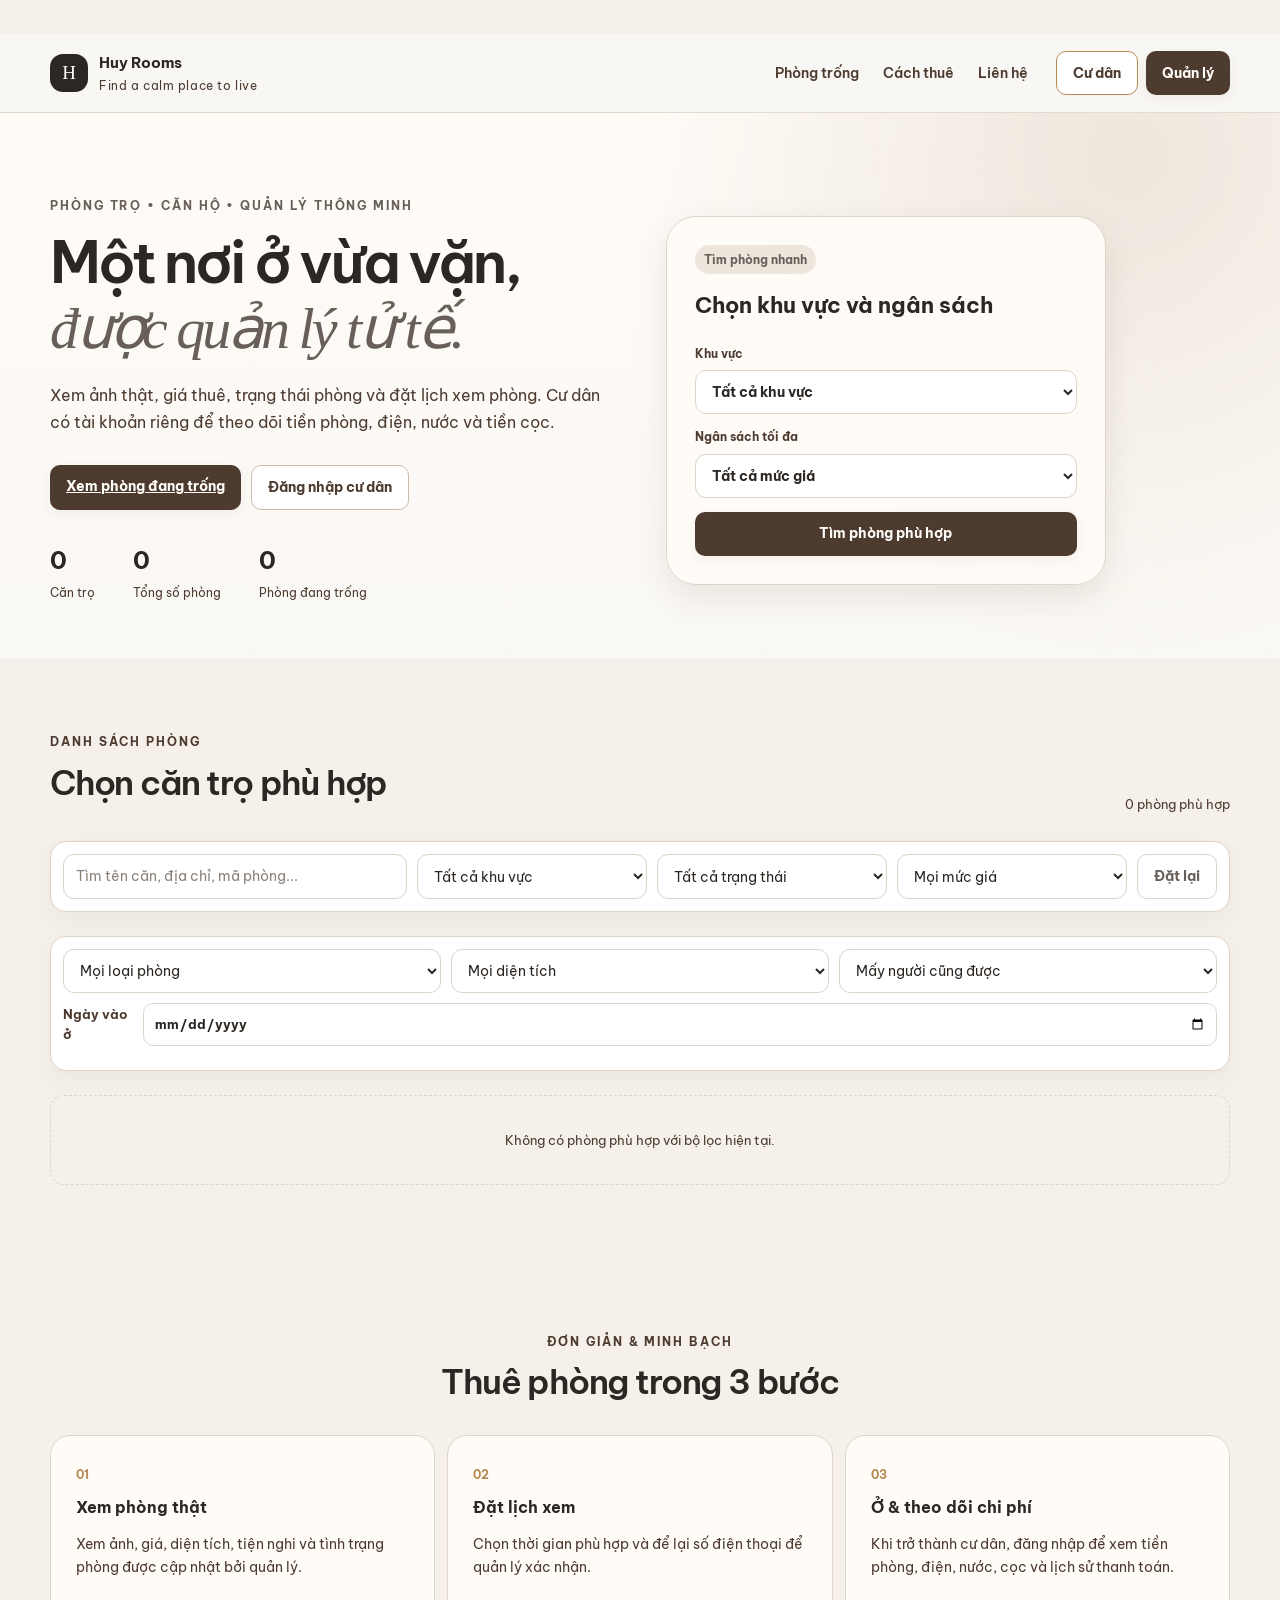
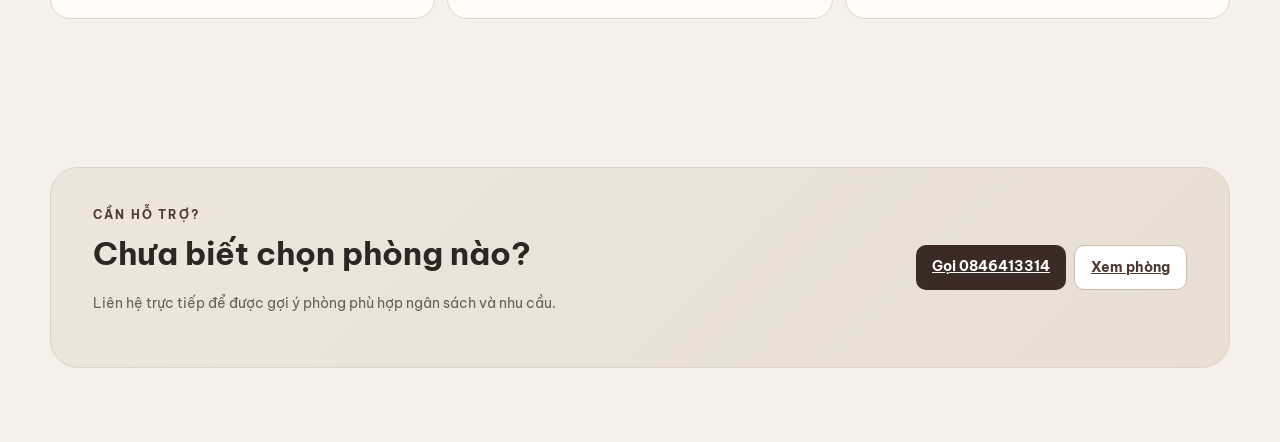
==== commit 425b154e: "Add files via upload" ====
--- a/index.html
+++ b/index.html
@@ -77,8 +77,12 @@
       <div class="container">
         <div class="section-head">
           <div><div class="eyebrow dark">DANH SÁCH PHÒNG</div><h2>Chọn căn trọ phù hợp</h2></div>
-          <div class="view-count" id="resultCount"></div>
-        </div>
+          <div class="head-tail">
+            <div class="view-count" id="resultCount"></div>
+            <button type="button" class="search-toggle-btn" id="toggleRoomSearch" data-ic="search" data-evt="click" data-call="toggleRoomSearch" aria-expanded="false" aria-controls="filterZone" aria-label="Mở ô tìm và lọc phòng"><span>Tìm &amp; lọc</span></button>
+          </div>
+        </div>
+        <div id="filterZone" class="filter-zone">
         <div class="filter-bar">
           <input type="search" id="searchInput" placeholder="Tìm tên căn, địa chỉ, mã phòng..." />
           <select id="areaFilter"></select>
@@ -98,6 +102,7 @@
           </select>
           <button class="btn btn-ghost" id="resetFilters">Đặt lại</button>
         </div>
+        <button type="button" class="btn btn-gold-outline filter-toggle-btn" id="toggleAdvancedFilters" data-evt="click" data-call="toggleAdvancedFilters" aria-expanded="false" aria-controls="extraFilters">Lọc theo loại phòng, diện tích, tiện nghi…</button>
         <div class="filter-bar" id="extraFilters">
           <select id="typeFilter" aria-label="Loại phòng"></select>
           <select id="minAreaFilter" aria-label="Diện tích tối thiểu">
@@ -110,6 +115,7 @@
           </select>
           <label class="movein-label">Ngày vào ở <input type="date" id="moveInFilter" aria-label="Ngày muốn vào ở" /></label>
           <div id="amenityChips" class="amenity-chip-row" aria-label="Lọc theo tiện nghi"></div>
+        </div>
         </div>
         <div id="propertyGrid" class="property-grid"></div>
       </div>
@@ -235,6 +241,7 @@
         <label class="consent-row span-2"><input type="checkbox" id="bookingConsent" required />
           <span>Tôi đồng ý cho quản lý lưu họ tên và số điện thoại để liên hệ xếp lịch xem phòng. Thông tin không dùng vào mục đích khác và được xóa khi tôi yêu cầu.</span></label>
         <button class="btn btn-primary span-2" type="submit" id="bookingSubmit">Gửi yêu cầu đặt lịch</button>
+        <div id="bookingFallback" class="span-2 hidden"></div>
       </form>
     </div>
   </div>
@@ -284,7 +291,7 @@
         <input type="hidden" id="roomId" />
         <div class="form-section">THÔNG TIN CHÍNH</div>
         <label>Căn trọ *<select id="roomProperty" required></select></label><label>Mã/Tên phòng *<input id="roomName" required placeholder="P101" /></label>
-        <label>Giá thuê/tháng *<input id="roomPrice" type="number" required min="0" /></label><label>Tiền cọc<input id="roomDeposit" type="number" min="0" /></label>
+        <label>Giá thuê/tháng *<input id="roomPrice" type="text" inputmode="numeric" autocomplete="off" required data-money-input placeholder="vd: 3.800.000" /></label><label>Tiền cọc<input id="roomDeposit" type="text" inputmode="numeric" autocomplete="off" data-money-input placeholder="vd: 1.000.000" /></label>
         <label>Diện tích (m²)<input id="roomArea" type="number" min="0" /></label><label>Sức chứa<input id="roomCapacity" type="number" min="1" value="2" /></label>
         <label>Loại phòng<select id="roomType"><option>Phòng trọ</option><option>Studio</option><option>Phòng gác lửng</option><option>Căn hộ mini</option></select></label>
         <label>Trạng thái<select id="roomStatus"><option value="available">Đang trống</option><option value="reserved">Đã giữ chỗ</option><option value="occupied">Đã thuê</option><option value="maintenance">Bảo trì</option></select></label>
@@ -574,7 +581,7 @@
       <input type="hidden" id="remInvoiceId">
       <label>Mẫu tin<select id="remKind" onchange="remKindChanged()"><option value="before">Nhắc trước hạn</option><option value="due">Đến hạn hôm nay</option><option value="overdue">Quá hạn</option></select></label>
       <label style="display:block;margin-top:8px">Nội dung<textarea id="remText" rows="7" style="width:100%;font:inherit;padding:10px;border:1px solid var(--line);border-radius:11px"></textarea></label>
-      <div class="form-actions"><button type="button" class="btn btn-light" data-close-modal="reminderModal">Đóng</button><button type="button" class="btn btn-primary" onclick="sendReminder()">Sao chép & ghi lịch sử</button><button type="button" class="btn btn-light" onclick="sendReminderZalo()">Gửi Zalo OA</button></div>
+      <div class="form-actions"><button type="button" class="btn btn-light" data-close-modal="reminderModal">Đóng</button><button type="button" class="btn btn-primary" onclick="sendReminder()">Sao chép & ghi lịch sử</button><button type="button" class="btn btn-gold" onclick="sendReminderZaloApp()">Gửi qua Zalo</button><button type="button" class="btn btn-light" onclick="sendReminderZalo()">Gửi bằng Zalo OA</button></div>
       <div id="remHistory" style="margin-top:10px"></div>
     </div>
   </div>
@@ -602,9 +609,14 @@
         <label>Ngày bắt đầu<input type="date" id="leaseStart" required></label>
         <label>Ngày kết thúc (bỏ trống nếu không thời hạn)<input type="date" id="leaseEnd"></label>
         <label>Ngày thu tiền hàng tháng<input type="number" id="leaseBillingDay" min="1" max="28" value="5"></label>
-        <label>Giá thuê chốt trên hợp đồng (đ/tháng)<input type="number" id="leaseRent" min="0" required></label>
-        <label>Tiền cọc yêu cầu (đ)<input type="number" id="leaseDepositRequired" min="0" value="0"></label>
-        <label>Cọc đã nhận / giữ chỗ (đ)<input type="number" id="leaseDepositPaid" min="0" value="0"></label>
+        <label>Giá thuê chốt trên hợp đồng (đ/tháng)<input type="text" inputmode="numeric" data-money-input id="leaseRent" required></label>
+        <label>Tiền cọc yêu cầu (đ)<input type="text" inputmode="numeric" data-money-input id="leaseDepositRequired" value="0"></label>
+        <label>Cọc đã nhận / giữ chỗ (đ)<input type="text" inputmode="numeric" data-money-input id="leaseDepositPaid" value="0"></label>
+        <div class="form-section">GIẢM GIÁ (tùy chọn — để 0 nếu không áp dụng)</div>
+        <label>Giảm mỗi tháng (đ)<input type="text" inputmode="numeric" data-money-input id="leaseMonthlyDiscount" value="0" placeholder="vd: 200.000"></label>
+        <label>Lý do giảm hàng tháng<input type="text" id="leaseMonthlyDiscountNote" placeholder="vd: Ưu đãi sinh viên"></label>
+        <label>Giảm tiền cọc (đ)<input type="text" inputmode="numeric" data-money-input id="leaseDepositDiscount" value="0" placeholder="vd: 500.000"></label>
+        <label>Lý do giảm cọc<input type="text" id="leaseDepositDiscountNote" placeholder="vd: Khách quen giới thiệu"></label>
         <label class="span-2">Ghi chú<textarea id="leaseNote" rows="2" placeholder="Điều khoản riêng, thỏa thuận thêm…"></textarea></label>
         <div class="form-actions span-2"><button type="button" class="btn btn-light" data-close-modal="leaseModal">Hủy</button><button type="submit" class="btn btn-primary" id="leaseSubmit">Lưu hợp đồng</button></div>
       </form>
--- a/mobile.css
+++ b/mobile.css
@@ -5,7 +5,7 @@
 
 /* ---------- Thanh trạng thái đồng bộ (mọi kích thước) ---------- */
 .sync-pill{
-  position:fixed;right:14px;bottom:14px;z-index:120;
+  position:fixed;top:0;left:0;right:0;bottom:auto;z-index:60;
   display:inline-flex;align-items:center;gap:8px;
   border:1px solid var(--line);background:#FFFCF8;color:var(--ink);
   border-radius:999px;padding:9px 14px;font:inherit;font-size:12px;font-weight:600;
@@ -83,8 +83,8 @@
     background:var(--ink);color:#fff;font-size:26px;line-height:1;
     box-shadow:0 14px 34px rgba(44,39,35,.32);cursor:pointer
   }
-  .sync-pill{right:16px;bottom:calc(16px + env(safe-area-inset-bottom));padding:8px 12px;font-size:11.5px}
-  body:has(#adminApp:not(.hidden)) .sync-pill{bottom:calc(78px + env(safe-area-inset-bottom));right:82px}
+  .sync-pill{padding:7px 12px;font-size:11.5px}
+  body:has(#adminApp:not(.hidden)) .sync-pill{top:0;bottom:auto;right:0;left:0}
 
   /* Menu thêm nhanh */
   .fab-sheet{
@@ -662,3 +662,380 @@
 .contact-card{background:linear-gradient(135deg,#EEE6DC,#E8DED3);border:1px solid var(--line)}
 
 @media(prefers-reduced-motion:reduce){.property-card{transition:none}}
+
+/* ============================================================
+   TRANG KHÁCH MOBILE — bộ lọc gọn lại, thấy phòng nhanh hơn
+   Bộ lọc nâng cao thu gọn mặc định trên điện thoại; bộ lọc
+   chính xếp lưới 2 cột thay vì xếp chồng từng hàng đầy màn hình.
+   ============================================================ */
+.filter-toggle-btn{display:none}
+@media(max-width:860px){
+  .filter-toggle-btn{
+    display:flex;align-items:center;justify-content:center;gap:6px;
+    width:100%;margin:0 0 14px;font-size:13px;padding:12px 14px;text-align:center;
+  }
+  .filter-toggle-btn:after{content:'▾';font-size:11px;transition:transform .2s}
+  .filter-toggle-btn[aria-expanded="true"]:after{transform:rotate(180deg)}
+  #extraFilters{
+    display:grid!important;grid-template-columns:1fr;gap:10px;
+    max-height:0;overflow:hidden;opacity:0;
+    padding:0 12px;margin:0;border-width:0;
+    transition:max-height .28s ease,opacity .2s ease,padding .2s ease,margin .2s ease;
+  }
+  #extraFilters.open{
+    max-height:900px;opacity:1;padding:12px;margin-bottom:22px;
+    border:1px solid var(--border);background:var(--surface-elevated);border-radius:14px;
+  }
+  #extraFilters>select,#extraFilters>.movein-label,#extraFilters>#amenityChips{flex:1 1 100%;order:0;width:100%}
+  /* thanh lọc chính: tìm kiếm 1 hàng riêng, 2 ô chọn mỗi hàng, gọn hơn nhiều so với xếp dọc từng ô */
+  .filter-bar:not(#extraFilters){
+    display:grid!important;grid-template-columns:1fr 1fr;gap:8px;margin-bottom:10px;
+  }
+  .filter-bar:not(#extraFilters) input[type="search"]{grid-column:1/-1}
+  .filter-bar:not(#extraFilters) #resetFilters{grid-column:1/-1;min-height:40px;padding:9px}
+  /* Giảm khoảng trống phía trên để thấy danh sách phòng nhanh hơn */
+  #properties.section{padding-top:22px}
+  #properties .section-head{margin-bottom:14px}
+}
+@media(max-width:420px){
+  .filter-bar:not(#extraFilters){grid-template-columns:1fr}
+}
+
+/* ============================================================
+   v4.2.2 — CÂN ĐỐI & THẲNG HÀNG LẠI KHỐI QUẢN TRỊ TRÊN ĐIỆN THOẠI
+   ============================================================ */
+
+/* --- Bộ chọn Tháng / Căn trọ: trước đây ô tháng nở tự do làm nhãn "Căn trọ" bị đè --- */
+.meter-controls{align-items:end}
+.meter-controls label{flex:1 1 160px;min-width:0}
+.meter-controls select,.meter-controls input{width:100%;min-width:0}
+@media(max-width:520px){
+  .meter-controls label{flex:1 1 100%}
+}
+
+/* --- Biểu đồ chưa có số liệu: thông báo rõ thay vì khung trống --- */
+.chart-empty{
+  display:flex;flex-direction:column;align-items:center;justify-content:center;gap:6px;
+  padding:26px 16px;text-align:center;color:var(--text-secondary);
+  border:1px dashed var(--border);border-radius:var(--radius-md);background:var(--bg-soft);
+}
+.chart-empty .lc{color:var(--gold)}
+.chart-empty p{margin:0;font-weight:600;color:var(--text)}
+.chart-empty small{color:var(--text-muted);max-width:280px;line-height:1.5}
+
+/* --- Thẻ KPI: canh đều, chữ phụ không đội chiều cao lệch nhau giữa các thẻ --- */
+@media(max-width:860px){
+  .metric{display:flex;flex-direction:column;justify-content:flex-start;min-height:104px}
+  .metric strong{font-size:21px;line-height:1.2}
+  .metric .trend{line-height:1.4}
+}
+
+/* ============================================================
+   DANH SÁCH PHÒNG TRONG QUẢN TRỊ — GỌN LẠI TRÊN ĐIỆN THOẠI
+   Trước: mỗi phòng bung thành 7 hàng nhãn/giá trị, 32 phòng =
+   cuộn mỏi tay. Nay: 1 phòng ≈ 3 dòng, tên phòng nổi bật,
+   thông tin cơ bản nằm cùng hàng, thao tác gom xuống dưới.
+   ============================================================ */
+@media(max-width:860px){
+  .property-admin-body .data-table tbody tr{
+    display:flex;flex-wrap:wrap;align-items:center;gap:8px 10px;
+    padding:11px 12px;margin-bottom:8px;
+    border:1px solid var(--border);border-radius:var(--radius-md);background:var(--surface-elevated);
+  }
+  .property-admin-body .data-table td{
+    display:flex;align-items:center;gap:6px;width:auto;
+    padding:0;border:0;text-align:left;
+  }
+  /* nhãn cột: thu nhỏ, chỉ giữ ở ô số liệu cho khỏi nhầm */
+  .property-admin-body .data-table td:before{
+    flex:0 0 auto;font-size:10px;letter-spacing:.02em;color:var(--text-muted);text-transform:none
+  }
+  /* 1) ảnh + 2) tên phòng: nằm chung dòng đầu */
+  .property-admin-body .data-table td:nth-child(1){flex:0 0 auto}
+  .property-admin-body .data-table td:nth-child(1):before{display:none}
+  .property-admin-body .data-table td:nth-child(1) .thumb-mini,
+  .property-admin-body .data-table td:nth-child(1) img.thumb-mini{width:44px;height:44px;border-radius:10px}
+  .property-admin-body .data-table td:nth-child(2){flex:1 1 auto;min-width:0;display:block}
+  .property-admin-body .data-table td:nth-child(2):before{display:none}
+  .property-admin-body .data-table td:nth-child(2) strong{font-size:15px;color:var(--text)}
+  .property-admin-body .data-table td:nth-child(2) span{font-size:12px}
+  /* 3) diện tích: đứng cuối dòng đầu */
+  .property-admin-body .data-table td:nth-child(3){flex:0 0 auto;font-size:12.5px;color:var(--text-secondary)}
+  /* 4) giá & 5) cọc: chia đôi dòng hai */
+  .property-admin-body .data-table td:nth-child(4),
+  .property-admin-body .data-table td:nth-child(5){flex:1 1 132px;min-width:0}
+  .property-admin-body .data-table td:nth-child(4) .inline-input,
+  .property-admin-body .data-table td:nth-child(5) .inline-input{flex:1 1 auto;min-width:0;max-width:none;width:100%}
+  /* 6) trạng thái: trọn dòng ba cho dễ bấm */
+  .property-admin-body .data-table td:nth-child(6){flex:1 1 100%}
+  .property-admin-body .data-table td:nth-child(6) .select-small{flex:1 1 auto;max-width:none;width:100%}
+  /* 7) nút thao tác: trọn dòng cuối, chia đều */
+  .property-admin-body .data-table td:nth-child(7){flex:1 1 100%}
+  .property-admin-body .data-table td:nth-child(7) .table-actions{
+    display:grid;grid-template-columns:1fr 1fr;gap:8px;width:100%
+  }
+  .property-admin-body .data-table td:nth-child(7) .table-actions .icon-btn{width:100%;text-align:center}
+  .property-admin-body .data-table td:nth-child(7) .table-actions .icon-btn.danger{grid-column:1/-1}
+  /* dòng "chưa có phòng" giữ nguyên dạng khối */
+  .property-admin-body .data-table td[colspan]{flex:1 1 100%;display:block}
+
+  /* Đầu thẻ căn trọ: tên + địa chỉ + nút cân hàng, không lệch trái phải */
+  .property-admin-head{gap:10px}
+  .property-admin-title{align-items:center}
+  .property-admin-card{border-radius:var(--radius-md)}
+}
+
+/* ============================================================
+   v4.2.4 — TRANG KHÁCH: ẩn ô tìm/lọc sau nút kính lúp,
+   danh sách phòng chia 2 cột cho gọn
+   ============================================================ */
+
+/* --- Nút kính lúp trong đầu mục danh sách --- */
+.head-tail{display:flex;align-items:center;gap:12px}
+.search-toggle-btn{
+  display:none;align-items:center;gap:7px;
+  border:1px solid var(--border-strong);background:var(--surface-elevated);color:var(--primary);
+  border-radius:999px;padding:9px 14px;font:inherit;font-size:13px;font-weight:700;
+  cursor:pointer;min-height:44px;transition:background .16s,border-color .16s,color .16s;
+}
+.search-toggle-btn .lc{color:var(--gold-hover);flex:none}
+.search-toggle-btn:hover{background:var(--gold-pale);border-color:var(--gold-soft)}
+.search-toggle-btn:focus-visible{outline:none;box-shadow:var(--focus-ring)}
+.search-toggle-btn.on{background:var(--primary);color:var(--text-on-dark);border-color:var(--primary)}
+.search-toggle-btn.on .lc{color:var(--gold-soft)}
+
+@media(max-width:860px){
+  /* Nút kính lúp chỉ xuất hiện trên điện thoại/tablet nhỏ */
+  .search-toggle-btn{display:inline-flex}
+  #properties .section-head{flex-direction:row;align-items:center;justify-content:space-between;gap:10px;flex-wrap:wrap}
+  #properties .section-head h2{font-size:22px}
+
+  /* Toàn bộ vùng tìm & lọc ẩn mặc định, chỉ hiện khi bấm kính lúp */
+  .filter-zone{display:none}
+  .filter-zone.open{
+    display:block;margin-bottom:16px;padding:12px;
+    border:1px solid var(--border);border-radius:var(--radius-md);background:var(--surface-elevated);
+    box-shadow:var(--shadow-sm);
+  }
+  .filter-zone.open .filter-bar:not(#extraFilters){
+    padding:0;border:0;background:transparent;box-shadow:none;margin-bottom:10px
+  }
+  .filter-zone.hidden{display:none}
+
+  /* Card "Tìm phòng nhanh" ở đầu trang trùng chức năng với bộ lọc bên dưới → bỏ trên điện thoại */
+  .hero-panel{display:none}
+  .hero{padding-bottom:26px}
+}
+
+/* ============================================================
+   DANH SÁCH PHÒNG 2 CỘT — thẻ phòng xếp dọc cho vừa cột hẹp
+   ============================================================ */
+.room-list{display:grid;grid-template-columns:repeat(2,minmax(0,1fr));gap:10px}
+.room-list>.room-row{
+  display:flex!important;flex-direction:column;align-items:stretch;gap:8px;
+  padding:10px;min-width:0;
+}
+.room-list>.room-row>*{width:100%;min-width:0}
+.room-thumb-link{width:100%}
+.room-list .room-thumb,.room-list .room-thumb-placeholder{
+  width:100%;height:auto;aspect-ratio:4/3;border-radius:10px;object-fit:cover;display:block
+}
+.room-list .room-name{flex:none}
+.room-list .room-name strong{font-size:13.5px;line-height:1.3;white-space:normal}
+.room-list .room-name small{font-size:11.5px}
+.room-list .amenities{gap:4px}
+.room-list .amenity{font-size:10.5px;padding:3px 6px}
+.room-list .room-price{text-align:left;flex:none}
+.room-list .room-price strong{font-size:14px}
+.room-list .room-tail{
+  flex:none;display:flex;flex-direction:column;align-items:stretch;gap:8px;margin-top:auto
+}
+.room-list .room-tail .status-dot,.room-list .room-tail .pill{align-self:flex-start}
+.room-list .room-tail .btn-small{width:100%;text-align:center;min-height:42px}
+
+/* Màn rất hẹp: quay về 1 cột cho khỏi bóp chữ */
+@media(max-width:359px){
+  .room-list{grid-template-columns:1fr}
+}
+/* Màn rộng: tận dụng chỗ, 3 cột trong trang chi tiết căn */
+@media(min-width:1100px){
+  .detail-page .room-list{grid-template-columns:repeat(3,minmax(0,1fr))}
+}
+
+/* ============================================================
+   v4.2.5 — DANH SÁCH PHÒNG TRONG QUẢN TRỊ: LIST GỌN, SỬA QUA POPUP
+   Bỏ hẳn ô nhập trong danh sách (nguyên nhân mất số khi đang gõ mà
+   có đợt đồng bộ về vẽ lại bảng). Mọi thao tác sửa mở popup riêng.
+   ============================================================ */
+.room-admin-list{display:flex;flex-direction:column;gap:8px}
+.ra-item{
+  border:1px solid var(--border);border-radius:var(--radius-md);
+  background:var(--surface-elevated);overflow:hidden;transition:border-color .16s,box-shadow .16s;
+}
+.ra-item:hover{border-color:var(--gold-soft);box-shadow:var(--shadow-sm)}
+.ra-main{
+  display:grid;grid-template-columns:44px minmax(0,1fr) auto auto 20px;
+  align-items:center;gap:10px;width:100%;
+  padding:10px 12px;border:0;background:transparent;font:inherit;text-align:left;cursor:pointer;
+}
+.ra-main:focus-visible{outline:none;box-shadow:var(--focus-ring)}
+.ra-thumb{width:44px;height:44px;border-radius:10px;object-fit:cover;display:block;background:var(--surface-muted)}
+.ra-thumb-empty{display:grid;place-items:center;color:var(--gold);background:var(--surface-muted)}
+.ra-info{display:block;min-width:0}
+.ra-info strong{display:block;font-size:15px;color:var(--text);line-height:1.3}
+.ra-info small{display:block;font-size:12px;color:var(--text-secondary);margin-top:2px}
+.ra-money{display:block;text-align:right;white-space:nowrap}
+.ra-money strong{display:block;font-size:14px;color:var(--primary)}
+.ra-money small{display:block;font-size:11.5px;color:var(--text-muted)}
+.ra-status{display:block;white-space:nowrap}
+.ra-go{color:var(--text-muted);display:grid;place-items:center}
+.ra-extra{
+  display:flex;gap:8px;padding:0 12px 10px;
+}
+.ra-extra .icon-btn{flex:1 1 auto;text-align:center}
+.ra-archived{opacity:.7}
+.ra-archived .ra-info strong{text-decoration:line-through}
+
+@media(max-width:860px){
+  /* Xếp lại cho vừa màn hình dọc — KHÔNG trượt ngang, mọi thứ nằm cố định trong khung */
+  .ra-main{
+    grid-template-columns:44px minmax(0,1fr) auto;
+    grid-template-areas:"thumb info go" "money money money" "status status status";
+    gap:6px 10px;padding:10px;
+  }
+  .ra-main>.ra-thumb,.ra-main>.ra-thumb-empty{grid-area:thumb}
+  .ra-info{grid-area:info}
+  .ra-go{grid-area:go}
+  .ra-money{grid-area:money;text-align:left;display:flex;align-items:baseline;gap:10px;flex-wrap:wrap}
+  .ra-money small{margin:0}
+  .ra-status{grid-area:status}
+  .ra-extra{padding:0 10px 10px}
+  .ra-extra .icon-btn{min-height:44px}
+  /* Không cho bảng nào trong khu quản trị phòng trượt ngang */
+  .property-admin-body .table-wrap{overflow:visible}
+}
+
+/* --- v4.2.6: nhãn giảm giá --- */
+.disc-value{color:var(--sage-hover)}
+.disc-tag{display:inline-block;font-size:11px;font-weight:600;color:var(--sage-hover);background:var(--sage-soft);border-radius:999px;padding:2px 7px;margin-left:4px}
+.bill-discount span,.bill-discount strong{color:var(--sage-hover)}
+
+/* ============================================================
+   v4.2.7 — BỐ CỤC & THÔNG BÁO
+   ============================================================ */
+
+/* --- 1) SỬA LỖI POPUP CHẠY KHỎI MÀN HÌNH ---
+   Triệu chứng: nhãn bị cắt bên trái, thẻ trượt ngang được.
+   Nguyên nhân: .modal-card có overflow:auto nên khi một phần tử con rộng
+   hơn khung (select tên dài, hàng nút, lưới ảnh…) là cả thẻ trượt ngang.
+   Khóa trục ngang và ép mọi con nằm gọn trong khung. */
+.modal{overflow-x:hidden}
+.modal-card{overflow-x:hidden!important;overscroll-behavior:contain;max-width:100vw}
+.modal-card *{max-width:100%}
+.modal-card .form-grid,.modal-card form,.modal-card label,.modal-card .table-wrap{min-width:0}
+.modal-card input,.modal-card select,.modal-card textarea{min-width:0;max-width:100%;box-sizing:border-box}
+.modal-card .table-wrap{overflow-x:auto}          /* bảng dài vẫn cuộn được, nhưng chỉ RIÊNG nó */
+.modal-card .image-preview-grid{grid-template-columns:repeat(auto-fill,minmax(84px,1fr))}
+
+/* --- 2) Nút trạng thái đồng bộ: đưa LÊN ĐẦU, không nổi che nội dung --- */
+.sync-pill{
+  position:fixed;top:0;left:0;right:0;bottom:auto;z-index:60;
+  width:100%;border-radius:0;justify-content:center;
+  border:0;border-bottom:1px solid var(--border);
+  background:var(--bg-soft);box-shadow:none;padding:7px 14px;min-height:34px;
+}
+/* Chừa chỗ cho thanh trạng thái ở đầu trang, không đè lên thanh thương hiệu */
+.topbar,.resident-topbar,.admin-topbar{top:34px}
+#publicApp,#residentApp,.admin-shell{padding-top:34px}
+body:has(#adminApp:not(.hidden)) .sync-pill{bottom:auto;right:auto}
+@media(max-width:860px){
+  .sync-pill{position:fixed;top:0;left:0;right:0;padding:7px 12px;font-size:11.5px;min-height:32px}
+  .topbar,.resident-topbar,.admin-topbar{top:32px}
+  #publicApp,#residentApp,.admin-shell{padding-top:32px}
+  body:has(#adminApp:not(.hidden)) .sync-pill{bottom:auto;right:auto}
+}
+
+/* --- 3) Thông báo / tips hiện GIỮA MÀN HÌNH --- */
+.toast{
+  position:fixed!important;top:50%!important;left:50%!important;right:auto!important;bottom:auto!important;
+  transform:translate(-50%,calc(-50% + 14px))!important;
+  max-width:min(460px,calc(100vw - 40px));width:max-content;
+  text-align:center;line-height:1.55;
+  padding:16px 20px;border-radius:var(--radius-md);
+  background:var(--primary);color:var(--text-on-dark);
+  box-shadow:var(--shadow-lg);z-index:200;
+}
+/* .toast.show trong styles.css đặt transform:none — phải ghi đè để giữ căn giữa */
+.toast.show{transform:translate(-50%,-50%)!important;opacity:1}
+@media(prefers-reduced-motion:reduce){.toast{transition:none}}
+
+/* --- 4) Căn trọ: thẻ nổi bật, chỉ thông tin cơ bản, bấm mới ra phòng --- */
+.pa-toggle{
+  display:block;width:100%;border:0;background:linear-gradient(135deg,var(--primary),var(--primary-hover));
+  color:var(--text-on-dark);font:inherit;text-align:left;cursor:pointer;padding:14px 16px;
+}
+.pa-toggle:focus-visible{outline:none;box-shadow:var(--focus-ring)}
+.pa-sum{display:flex;align-items:center;gap:12px}
+.pa-sum-main{flex:1;min-width:0}
+.pa-sum-main strong{display:block;font-size:16.5px;color:#fff;letter-spacing:.2px}
+.pa-sum-main small{display:block;font-size:12.5px;color:var(--gold-soft);margin-top:3px}
+.pa-chevron{flex:none;color:var(--gold-soft);display:grid;place-items:center}
+.property-admin-card{overflow:hidden}
+.property-admin-card .pa-detail{display:none}
+.property-admin-card.pa-open .pa-detail{display:block}
+.property-admin-card.pa-open .property-admin-head{display:flex}
+
+/* --- 5) Trang khách: số phòng trống + nút tìm ra GIỮA, màu nổi --- */
+@media(max-width:860px){
+  #properties .section-head{flex-direction:column;align-items:center;text-align:center;gap:10px}
+  #properties .head-tail{flex-direction:column;align-items:center;gap:10px;width:100%}
+  .view-count{
+    display:inline-block;font-size:14px;font-weight:700;
+    color:var(--primary);background:var(--gold-pale);
+    border:1px solid var(--gold-soft);border-radius:999px;padding:8px 18px;
+  }
+  .search-toggle-btn{width:100%;max-width:320px;justify-content:center}
+}
+
+/* --- 6) "Thuê phòng trong 3 bước": thu gọn, 3 cột --- */
+.steps{display:grid;grid-template-columns:repeat(3,minmax(0,1fr));gap:12px}
+@media(max-width:860px){
+  .steps{grid-template-columns:repeat(3,minmax(0,1fr));gap:8px}
+  .step{padding:14px 10px;border-radius:var(--radius-md)}
+  .step span{font-size:11px}
+  .step h3{font-size:13.5px;margin:6px 0 5px;line-height:1.3}
+  .step p{font-size:11.5px;line-height:1.5}
+  #how.section{padding:34px 0}
+  #how .section-head h2{font-size:22px}
+}
+@media(max-width:400px){
+  .step{padding:12px 8px}
+  .step h3{font-size:12.5px}
+  .step p{font-size:11px}
+}
+
+/* --- v4.2.8: lối dự phòng khi gửi lịch hẹn thất bại --- */
+.bk-fallback{
+  border:1px solid var(--gold-soft);background:var(--gold-pale);
+  border-radius:var(--radius-md);padding:14px;margin-top:4px;
+}
+.bk-fallback strong{display:block;color:var(--primary);font-size:15px}
+.bk-fallback p{margin:6px 0 10px;font-size:13.5px;color:var(--text-secondary)}
+.bk-fallback .cta-row{margin:0}
+.bk-fallback .cta-row .btn{flex:1 1 auto;justify-content:center}
+.bk-err{display:block;margin-top:10px;font-size:11px;color:var(--text-muted);word-break:break-word}
+
+/* --- v4.2.8: kết quả kiểm tra kết nối --- */
+.conn-check{margin-top:12px;display:flex;flex-direction:column;gap:8px}
+.cc-row{border-radius:var(--radius-sm);padding:10px 12px;border:1px solid var(--border);background:var(--surface-elevated)}
+.cc-row strong{display:block;font-size:13.5px}
+.cc-row small{display:block;margin-top:4px;font-size:12px;color:var(--text-secondary);line-height:1.5}
+.cc-ok{border-color:var(--sage-soft);background:var(--sage-soft)}
+.cc-ok strong{color:var(--sage-hover)}
+.cc-bad{border-color:#F3D9D3;background:var(--danger-bg)}
+.cc-bad strong{color:var(--danger)}
+
+/* --- v4.2.9: nút gửi Zalo --- */
+.btn-zalo{border-color:#0068FF;color:#0068FF;background:var(--surface-elevated)}
+.btn-zalo:hover{background:#EAF2FF;border-color:#0055D4}
+.btn-zalo .lc{color:#0068FF}
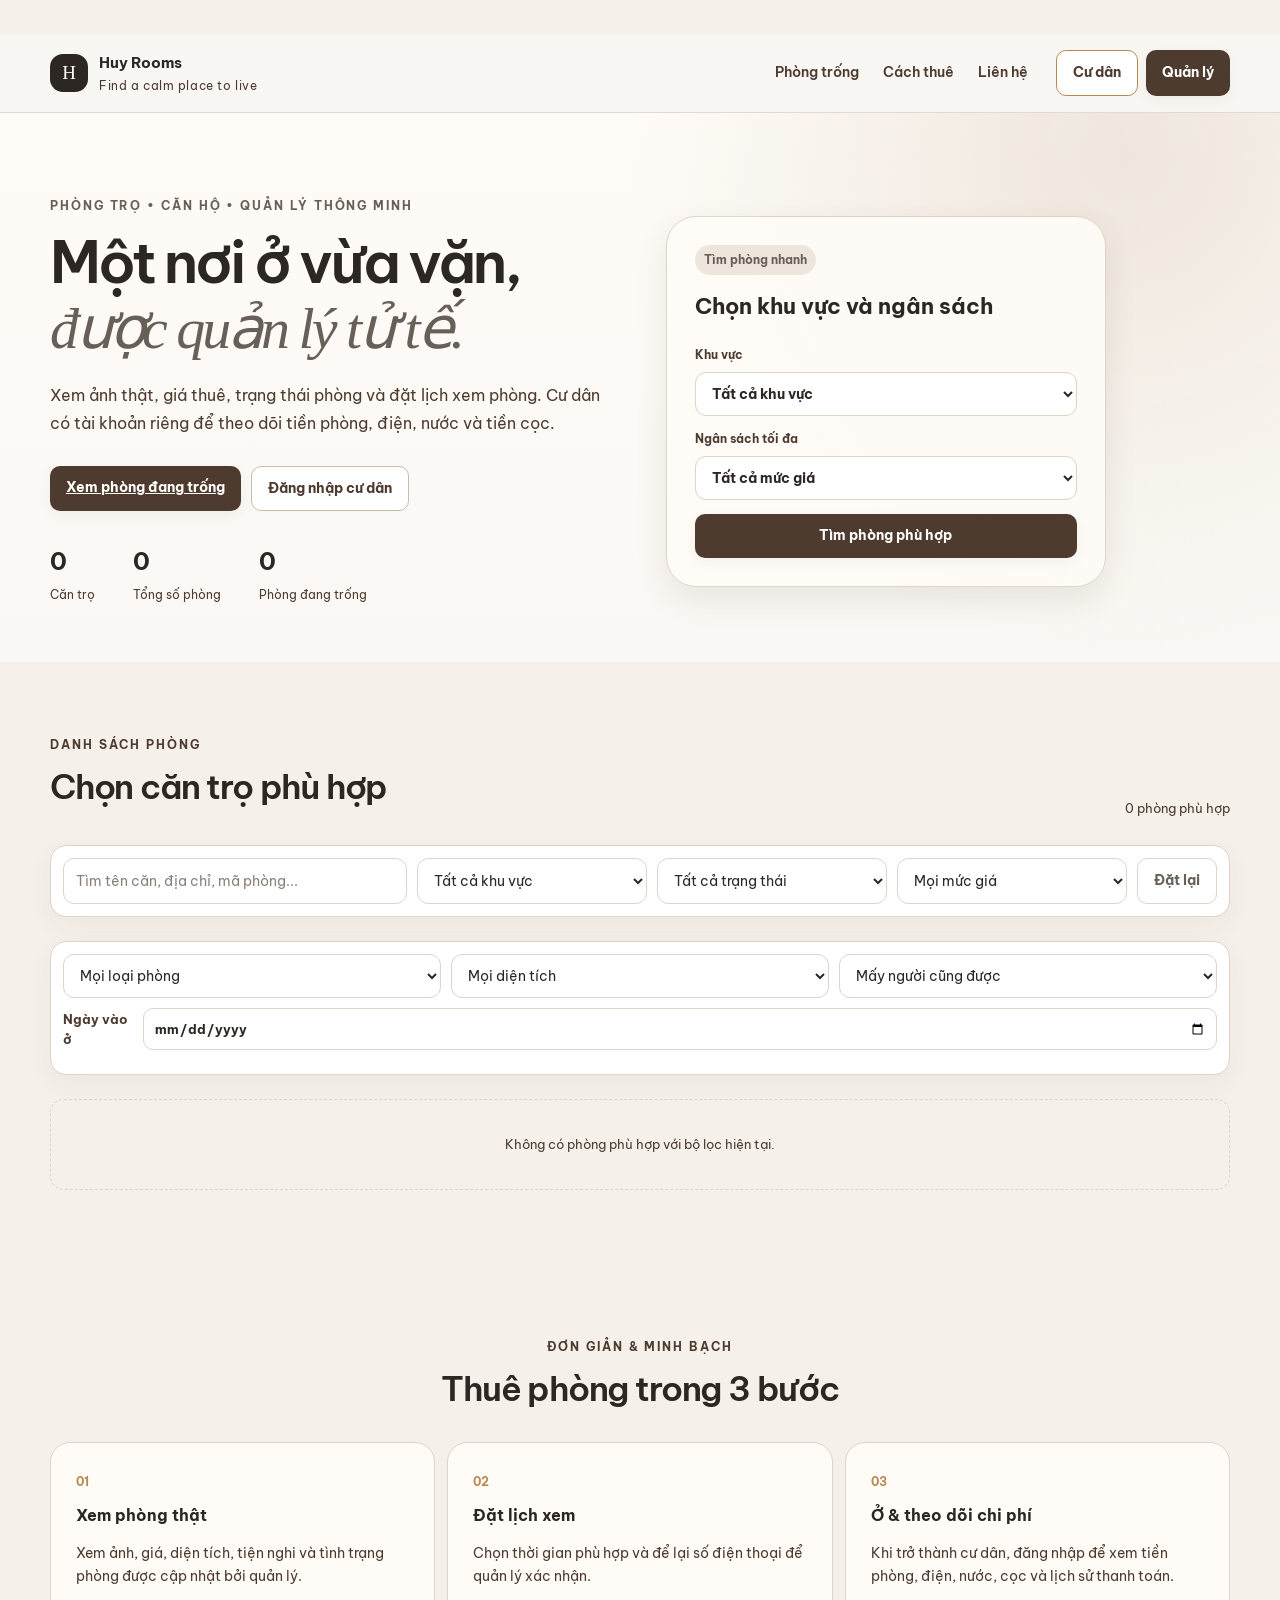
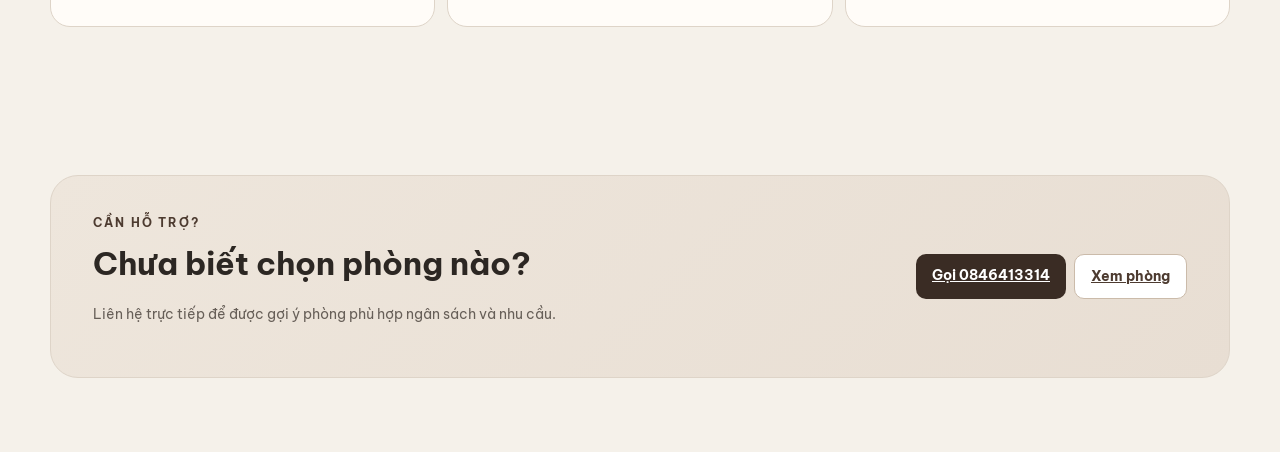
==== commit 867e07bb: "Add files via upload" ====
--- a/index.html
+++ b/index.html
@@ -17,7 +17,8 @@
   <meta name="apple-mobile-web-app-title" content="Huy Rooms" />
 </head>
 <body>
-  <div id="toast" class="toast"></div>
+  <a class="skip-link" href="#properties">Bỏ qua điều hướng, tới nội dung chính</a>
+  <div id="toast" class="toast" role="status" aria-live="polite" aria-atomic="true"></div>
 
   <header class="topbar" id="publicTopbar">
     <div class="container nav-wrap">
@@ -157,25 +158,25 @@
         <button class="side-link active" data-view="dashboard" data-ic="dashboard"><span>Tổng quan</span></button>
         <button class="side-link" data-view="properties" data-ic="home"><span>Căn trọ & phòng</span></button>
         <button class="side-link" data-view="leases" data-ic="filetext"><span>Hợp đồng thuê</span></button>
-        <button class="side-link" data-view="tenants" data-ic="users"><span>Người thuê</span></button>
+        <button class="side-link" data-view="tenants" data-ic="users"><span>Người ở & tài khoản</span></button>
         <button class="side-link" data-view="utilities" data-ic="zap"><span>Điện & nước</span></button>
         <button class="side-link" data-view="invoices" data-ic="receipt"><span>Hóa đơn</span></button>
-        <button class="side-link" data-view="appointments" data-ic="calendar"><span>Lịch hẹn</span></button>
+        <button class="side-link" data-view="appointments" data-ic="calendar"><span>Khách & lịch hẹn</span></button>
         <button class="side-link" data-view="tickets" data-ic="wrench"><span>Sự cố & thông báo</span></button>
         <button class="side-link" data-view="settings" data-ic="settings"><span>Cài đặt</span></button>
       </nav>
-      <div class="sidebar-bottom"><button class="btn btn-light full" id="backPublic">← Trang khách</button></div>
+      <div class="sidebar-bottom"><button class="btn btn-light full" id="backPublic" data-ic="back">Trang khách</button></div>
     </aside>
 
     <div class="admin-main">
       <header class="admin-topbar">
-        <button class="btn btn-light mobile-only" id="mobileBackPublic" style="padding:10px 12px">←</button>
+        <button class="btn btn-light mobile-only" id="mobileBackPublic" data-ic="back" style="padding:10px 12px" aria-label="Về trang khách"></button>
         <div><small>HỆ THỐNG QUẢN LÝ NHÀ TRỌ</small><h2 id="adminTitle">Tổng quan</h2></div>
         <div class="admin-actions">
           <button class="btn btn-light" id="globalSearchBtn" data-ic="search" aria-label="Tìm kiếm toàn hệ thống (Ctrl+K)"><span class="desktop-only">Tìm nhanh <kbd>Ctrl K</kbd></span></button>
-          <button class="btn btn-light" id="quickAddTenant">+ Người thuê</button>
-          <button class="btn btn-light" id="quickAddRoom">+ Phòng</button>
-          <button class="btn btn-primary" id="quickAddProperty">+ Căn trọ</button>
+          <button class="btn btn-light" id="quickAddTenant" data-ic="users">Người ở</button>
+          <button class="btn btn-light" id="quickAddUtility" data-ic="zap">Ghi điện nước</button>
+          <button class="btn btn-primary" id="quickAddInvoice" data-ic="receipt">Lập hóa đơn</button>
         </div>
       </header>
       <div class="admin-content">
@@ -208,15 +209,15 @@
       <button data-view="properties" aria-label="Căn trọ và phòng"><i aria-hidden="true" data-ic="home"></i>Phòng</button>
       <button data-view="utilities" aria-label="Điện nước"><i aria-hidden="true" data-ic="zap"></i>Điện nước</button>
       <button data-view="invoices" aria-label="Hóa đơn"><i aria-hidden="true" data-ic="receipt"></i>Hóa đơn</button>
-      <button id="moreTabBtn" aria-label="Mở thêm mục: người thuê, lịch hẹn, cài đặt"><i aria-hidden="true" data-ic="menu"></i>Khác</button>
+      <button id="moreTabBtn" aria-label="Mở thêm mục: người thuê, khách và lịch hẹn, cài đặt"><i aria-hidden="true" data-ic="menu"></i>Khác</button>
     </nav>
 
     <div class="fab-sheet" id="moreSheet" role="dialog" aria-label="Các mục khác">
       <div class="fab-sheet-inner">
         <button data-more="search" aria-label="Tìm kiếm toàn hệ thống"><i data-ic="search" aria-hidden="true"></i> Tìm nhanh</button>
         <button data-more="leases" aria-label="Hợp đồng thuê"><i data-ic="filetext" aria-hidden="true"></i> Hợp đồng</button>
-        <button data-more="tenants" aria-label="Người thuê"><i data-ic="users" aria-hidden="true"></i> Người thuê</button>
-        <button data-more="appointments" aria-label="Lịch hẹn"><i data-ic="calendar" aria-hidden="true"></i> Lịch hẹn <span class="more-badge hidden" id="moreApptBadge"></span></button>
+        <button data-more="tenants" aria-label="Người ở và tài khoản"><i data-ic="users" aria-hidden="true"></i> Người ở & tài khoản</button>
+        <button data-more="appointments" aria-label="Khách và lịch hẹn"><i data-ic="calendar" aria-hidden="true"></i> Khách & lịch hẹn <span class="more-badge hidden" id="moreApptBadge"></span></button>
         <button data-more="tickets" aria-label="Sự cố và thông báo"><i data-ic="wrench" aria-hidden="true"></i> Sự cố / Thông báo</button>
         <button data-more="settings" aria-label="Cài đặt"><i data-ic="settings" aria-hidden="true"></i> Cài đặt</button>
         <button data-more="public" aria-label="Quay về trang khách"><i data-ic="back" aria-hidden="true"></i> Quay về trang khách</button>
@@ -228,7 +229,7 @@
   <!-- Booking -->
   <div class="modal hidden" id="bookingModal">
     <div class="modal-backdrop" data-close-modal="bookingModal"></div>
-    <div class="modal-card"><button class="modal-close" data-close-modal="bookingModal">×</button>
+    <div class="modal-card"><button class="modal-close" data-close-modal="bookingModal" aria-label="Đóng">×</button>
       <div id="bookingRoomSummary" class="booking-summary"></div>
       <form id="bookingForm" class="form-grid">
         <input type="hidden" id="bookingRoomId" />
@@ -249,7 +250,7 @@
   <!-- Logins -->
   <div class="modal hidden" id="loginModal">
     <div class="modal-backdrop" data-close-modal="loginModal"></div>
-    <div class="modal-card small"><button class="modal-close" data-close-modal="loginModal">×</button>
+    <div class="modal-card small"><button class="modal-close" data-close-modal="loginModal" aria-label="Đóng">×</button>
       <div class="modal-icon">✦</div><h3>Đăng nhập quản lý</h3><p class="muted-text" id="adminLoginHint">Chưa kết nối Google Sheets — dùng mật khẩu <strong>123456</strong> để mở bản trên máy này.</p>
       <form id="loginForm" class="stack-form"><label>Tài khoản nhân viên <small style="color:var(--muted)">(bỏ trống nếu là chủ nhà)</small><input id="adminUser" type="text" autocomplete="username" placeholder="vd: kimchi.ketoan" /></label><label id="adminPasswordLabel">Mật khẩu<input id="adminPassword" type="password" required placeholder="Nhập mật khẩu" autocomplete="current-password" /></label><button class="btn btn-primary full" type="submit">Đăng nhập</button></form>
     </div>
@@ -257,8 +258,8 @@
 
   <div class="modal hidden" id="residentLoginModal">
     <div class="modal-backdrop" data-close-modal="residentLoginModal"></div>
-    <div class="modal-card small"><button class="modal-close" data-close-modal="residentLoginModal">×</button>
-      <div class="modal-icon">⌂</div><h3>Đăng nhập cư dân</h3><p class="muted-text">Tài khoản do quản lý tạo. Đăng nhập bằng số điện thoại và mã PIN.</p>
+    <div class="modal-card small"><button class="modal-close" data-close-modal="residentLoginModal" aria-label="Đóng">×</button>
+      <div class="modal-icon" data-ic="home" aria-hidden="true"></div><h3>Đăng nhập cư dân</h3><p class="muted-text">Tài khoản do quản lý tạo. Đăng nhập bằng số điện thoại và mã PIN.</p>
       <form id="residentLoginForm" class="stack-form"><label>Số điện thoại<input id="residentPhone" type="tel" required placeholder="Ví dụ: 0905..." /></label><label>Mã PIN<input id="residentPin" type="password" required maxlength="8" placeholder="Nhập mã PIN" /></label><button class="btn btn-primary full" type="submit">Xem thông tin phòng</button></form>
     </div>
   </div>
@@ -266,7 +267,7 @@
   <!-- Property -->
   <div class="modal hidden" id="propertyModal">
     <div class="modal-backdrop" data-close-modal="propertyModal"></div>
-    <div class="modal-card"><button class="modal-close" data-close-modal="propertyModal">×</button><h3 id="propertyModalTitle">Thêm căn trọ</h3>
+    <div class="modal-card"><button class="modal-close" data-close-modal="propertyModal" aria-label="Đóng">×</button><h3 id="propertyModalTitle">Thêm căn trọ</h3>
       <form id="propertyForm" class="form-grid">
         <input type="hidden" id="propertyId" />
         <label>Tên căn trọ *<input required id="propertyName" /></label>
@@ -286,7 +287,7 @@
   <!-- Room -->
   <div class="modal hidden" id="roomModal">
     <div class="modal-backdrop" data-close-modal="roomModal"></div>
-    <div class="modal-card wide"><button class="modal-close" data-close-modal="roomModal">×</button><h3 id="roomModalTitle">Thêm phòng</h3>
+    <div class="modal-card wide"><button class="modal-close" data-close-modal="roomModal" aria-label="Đóng">×</button><h3 id="roomModalTitle">Thêm phòng</h3>
       <form id="roomForm" class="form-grid">
         <input type="hidden" id="roomId" />
         <div class="form-section">THÔNG TIN CHÍNH</div>
@@ -294,7 +295,7 @@
         <label>Giá thuê/tháng *<input id="roomPrice" type="text" inputmode="numeric" autocomplete="off" required data-money-input placeholder="vd: 3.800.000" /></label><label>Tiền cọc<input id="roomDeposit" type="text" inputmode="numeric" autocomplete="off" data-money-input placeholder="vd: 1.000.000" /></label>
         <label>Diện tích (m²)<input id="roomArea" type="number" min="0" /></label><label>Sức chứa<input id="roomCapacity" type="number" min="1" value="2" /></label>
         <label>Loại phòng<select id="roomType"><option>Phòng trọ</option><option>Studio</option><option>Phòng gác lửng</option><option>Căn hộ mini</option></select></label>
-        <label>Trạng thái<select id="roomStatus"><option value="available">Đang trống</option><option value="reserved">Đã giữ chỗ</option><option value="occupied">Đã thuê</option><option value="maintenance">Bảo trì</option></select></label>
+        <label>Trạng thái<select id="roomStatus"><option value="available">Đang trống</option><option value="reserved" disabled>Đã giữ chỗ — hệ thống tự đặt</option><option value="occupied">Đã thuê</option><option value="maintenance">Bảo trì</option></select></label>
         <div class="form-section">ĐIỆN & NƯỚC</div>
         <label>Đơn giá điện (đ/kWh)<input id="roomElectricRate" type="number" min="0" value="3500" /></label>
         <label>Cách tính nước<select id="roomWaterMode"><option value="meter">Theo đồng hồ (m³)</option><option value="fixed">Cố định/tháng</option></select></label>
@@ -317,13 +318,13 @@
   <!-- Tenant -->
   <div class="modal hidden" id="tenantModal">
     <div class="modal-backdrop" data-close-modal="tenantModal"></div>
-    <div class="modal-card"><button class="modal-close" data-close-modal="tenantModal">×</button><h3 id="tenantModalTitle">Thêm người thuê</h3>
+    <div class="modal-card"><button class="modal-close" data-close-modal="tenantModal" aria-label="Đóng">×</button><h3 id="tenantModalTitle">Thêm người thuê</h3>
       <form id="tenantForm" class="form-grid">
         <input type="hidden" id="tenantId" />
         <label>Họ tên *<input id="tenantName" required /></label><label>Số điện thoại *<input id="tenantPhone" type="tel" required /></label>
         <label>Phòng *<select id="tenantRoom" required></select></label>
-        <div class="smart-note span-2" id="tenantPinNote">🔒 Mã PIN đăng nhập của cư dân được tạo tự động và chỉ hiển thị một lần sau khi lưu. Muốn cấp lại, dùng nút “Đặt lại PIN” trong danh sách người thuê.</div>
-        <label>Ngày vào ở<input id="tenantMoveIn" type="date" /></label><label>Trạng thái<select id="tenantActive"><option value="true">Đang thuê</option><option value="false">Đã trả phòng</option></select></label>
+        <div class="smart-note span-2" id="tenantPinNote"><strong>Bảo mật PIN:</strong> mã đăng nhập của cư dân được tạo tự động và chỉ hiển thị một lần sau khi lưu. Khách chưa nhận phòng nên để “Chưa/không còn thuê”; phiếu giữ chỗ và tiền giữ chỗ được tạo riêng sau khi lưu.</div>
+        <label>Ngày vào ở<input id="tenantMoveIn" type="date" /></label><label>Trạng thái<select id="tenantActive"><option value="false">Chưa/không còn thuê</option><option value="true">Đang thuê (tạo hợp đồng)</option></select></label>
         <label>Tiền cọc phải đóng<input id="tenantDepositRequired" type="number" min="0" /></label><label>Tiền cọc đã nhận<input id="tenantDepositPaid" type="number" min="0" /></label>
         <label class="span-2">Ghi chú<textarea id="tenantNote" rows="2"></textarea></label>
         <button class="btn btn-primary span-2" type="submit" id="tenantSubmit">Lưu người thuê</button>
@@ -334,7 +335,7 @@
   <!-- Utility reading -->
   <div class="modal hidden" id="utilityModal">
     <div class="modal-backdrop" data-close-modal="utilityModal"></div>
-    <div class="modal-card wide"><button class="modal-close" data-close-modal="utilityModal">×</button><h3>Ghi chỉ số điện & nước</h3>
+    <div class="modal-card wide"><button class="modal-close" data-close-modal="utilityModal" aria-label="Đóng">×</button><h3>Ghi chỉ số điện & nước</h3>
       <form id="utilityForm" class="form-grid">
         <input type="hidden" id="utilityId" />
         <label>Phòng *<select id="utilityRoom" required></select></label><label>Tháng *<input id="utilityMonth" type="month" required /></label>
@@ -346,7 +347,7 @@
         <label class="water-meter-field">Chỉ số nước đầu kỳ<input id="waterStart" type="number" min="0" step="0.1" /></label><label class="water-meter-field">Chỉ số nước cuối kỳ<input id="waterEnd" type="number" min="0" step="0.1" /></label>
         <label class="water-fixed-field hidden">Tiền nước cố định<input id="waterFixed" type="number" min="0" /></label><div class="calc-card"><small>Tiền nước dự kiến</small><strong id="waterPreview">0đ</strong><span id="waterUnitsPreview">0 m³</span></div>
         <label>Phí khác<input id="utilityOtherFee" type="number" min="0" value="0" /></label><label>Ghi chú<input id="utilityNote" /></label>
-        <div class="smart-note span-2" id="utilitySmartNote">💡 Đầu kỳ sẽ tự lấy từ cuối kỳ tháng trước nếu có dữ liệu. Anh chỉ cần kiểm tra và nhập chỉ số cuối tháng.</div>
+        <div class="smart-note span-2" id="utilitySmartNote"><strong>Mẹo:</strong> đầu kỳ sẽ tự lấy từ cuối kỳ tháng trước nếu có dữ liệu. Anh chỉ cần kiểm tra và nhập chỉ số cuối tháng.</div>
         <button class="btn btn-primary span-2" type="submit" id="utilitySubmit">Lưu chỉ số & tính tiền</button>
       </form>
     </div>
@@ -355,7 +356,7 @@
   <!-- Invoice -->
   <div class="modal hidden" id="invoiceModal">
     <div class="modal-backdrop" data-close-modal="invoiceModal"></div>
-    <div class="modal-card"><button class="modal-close" data-close-modal="invoiceModal">×</button><h3>Lập hóa đơn tháng</h3>
+    <div class="modal-card"><button class="modal-close" data-close-modal="invoiceModal" aria-label="Đóng">×</button><h3>Lập hóa đơn tháng</h3>
       <form id="invoiceForm" class="form-grid">
         <input type="hidden" id="invoiceReadingId" /><input type="hidden" id="invoiceLeaseId" />
         <label>Phòng *<select id="invoiceRoom" required></select></label><label>Tháng *<input id="invoiceMonth" type="month" required /></label>
@@ -397,9 +398,28 @@
   <!-- ============ v6: TÌM NHANH (Ctrl+K) ============ -->
   <div class="modal hidden" id="palModal">
     <div class="modal-backdrop" onclick="closePalette()"></div>
-    <div class="pal-card" role="dialog" aria-label="Tìm kiếm toàn hệ thống">
+    <div class="pal-card" aria-label="Tìm kiếm toàn hệ thống">
       <div class="pal-input-row"><input id="palInput" placeholder="Tìm phòng, người thuê, hóa đơn, lead… hoặc gõ hành động" aria-label="Ô tìm kiếm toàn hệ thống" autocomplete="off"><kbd>Esc</kbd></div>
       <div id="palResults" class="pal-results"></div>
+    </div>
+  </div>
+
+  <!-- ============ v4.3: ĐẶT CỌC GIỮ CHỖ ============ -->
+  <div class="modal hidden" id="holdModal">
+    <div class="modal-card small">
+      <div class="modal-head"><h3>Đặt cọc giữ chỗ</h3><button class="modal-close" data-close-modal="holdModal" aria-label="Đóng">✕</button></div>
+      <div id="holdSummary" class="rsv-summary"></div>
+      <form id="holdForm" class="form-grid">
+        <input type="hidden" id="holdTenantId">
+        <label class="span-2">Phòng giữ chỗ *<select id="holdRoom" required></select></label>
+        <label>Giữ từ ngày *<input type="date" id="holdFrom" required></label>
+        <label>Đến hết ngày *<input type="date" id="holdUntil" required></label>
+        <label class="span-2">Tiền cọc giữ chỗ (đ) *<input type="text" inputmode="numeric" data-money-input id="holdAmount" required placeholder="vd: 1.000.000"></label>
+        <label>Phương thức *<select id="holdMethod"><option value="cash">Tiền mặt</option><option value="bank">Chuyển khoản</option><option value="momo">Ví điện tử</option><option value="other">Khác</option></select></label>
+        <label>Mã giao dịch / chứng từ<input type="text" id="holdReference" maxlength="80" placeholder="Không bắt buộc"></label>
+        <label class="span-2">Ghi chú<input type="text" id="holdNote" placeholder="vd: hẹn ký hợp đồng cuối tuần"></label>
+        <div class="form-actions span-2"><button type="button" class="btn btn-light" data-close-modal="holdModal">Hủy</button><button type="submit" class="btn btn-primary">Lưu giữ chỗ</button></div>
+      </form>
     </div>
   </div>
 
@@ -441,8 +461,11 @@
       <div class="booking-summary" id="rsvSummary"></div>
       <form id="reserveForm" class="form-grid">
         <input type="hidden" id="rsvLeadId">
-        <label>Tiền giữ chỗ (đ) *<input id="rsvAmount" type="number" min="0" required></label>
+        <label>Giữ từ ngày *<input id="rsvFrom" type="date" required></label>
         <label>Giữ đến hết ngày *<input id="rsvUntil" type="date" required></label>
+        <label class="span-2">Tiền giữ chỗ (đ) *<input id="rsvAmount" type="text" inputmode="numeric" data-money-input required></label>
+        <label>Phương thức *<select id="rsvMethod"><option value="cash">Tiền mặt</option><option value="bank">Chuyển khoản</option><option value="momo">Ví điện tử</option><option value="other">Khác</option></select></label>
+        <label>Mã giao dịch / chứng từ<input id="rsvReference" maxlength="80" placeholder="Không bắt buộc"></label>
         <p class="muted-text span-2">Phòng sẽ chuyển sang "Đã giữ chỗ" và ngừng nhận lịch xem. Quá hạn mà chưa ký, hệ thống nhắc anh xác nhận trả phòng về Đang trống.</p>
         <div class="form-actions span-2"><button type="button" class="btn btn-light" data-close-modal="reserveModal">Hủy</button><button type="submit" class="btn btn-primary">Ghi giữ chỗ</button></div>
       </form>
@@ -472,7 +495,7 @@
         </select></label>
         <label class="span-2">Mô tả thêm<textarea id="rsTicketDesc" rows="3" maxlength="2000" placeholder="Vị trí, tình trạng, thời điểm phát hiện…" style="width:100%;font:inherit;padding:10px;border:1px solid var(--line);border-radius:11px"></textarea></label>
         <div class="span-2">
-          <button type="button" class="btn btn-light" onclick="rsTicketPickPhotos()">📷 Thêm ảnh (tối đa 3)</button>
+          <button type="button" class="btn btn-light" data-ic="camera" onclick="rsTicketPickPhotos()">Thêm ảnh (tối đa 3)</button>
           <div id="rsTicketPreview" class="rs-thumbs"></div>
         </div>
         <p class="rs-form-error span-2" id="rsTicketError" role="alert"></p>
@@ -669,6 +692,10 @@
         <label class="span-2">Phòng mới<select id="transferRoom"></select></label>
         <label>Ngày hiệu lực<input type="date" id="transferDate" required></label>
         <label class="check-label"><input type="checkbox" id="transferKeepRent" checked> Giữ nguyên giá hợp đồng cũ</label>
+        <div class="form-section span-2">BÀN GIAO PHÒNG CŨ</div>
+        <div class="span-2 table-wrap" id="transferHandoverOut"></div>
+        <div class="form-section span-2">BÀN GIAO PHÒNG MỚI</div>
+        <div class="span-2 table-wrap" id="transferHandoverIn"></div>
         <div class="form-actions span-2"><button type="button" class="btn btn-light" data-close-modal="transferModal">Hủy</button><button type="submit" class="btn btn-primary">Chuyển phòng</button></div>
       </form>
     </div>
@@ -696,8 +723,10 @@
         <label>Ngày trả phòng<input type="date" id="endDate2" required></label>
         <label>Lý do kết thúc<input id="endReason" placeholder="Hết hạn / chuyển đi / vi phạm…"></label>
         <div class="span-2 table-wrap" id="endHandover"></div>
-        <label>Trừ vào cọc (hư hỏng, nợ…) (đ)<input type="number" id="endDeduct" min="0" value="0" oninput="updateEndRefund()"></label>
+        <label>Trừ vào cọc (hư hỏng, nợ…) (đ)<input type="text" inputmode="numeric" data-money-input id="endDeduct" value="0" oninput="updateEndRefund()"></label>
         <label>Ghi chú thanh lý<input id="endSettleNote" placeholder="Chi tiết trừ cọc, đối chiếu…"></label>
+        <label>Hình thức hoàn cọc<select id="endRefundMethod"><option value="cash">Tiền mặt</option><option value="bank">Chuyển khoản</option><option value="momo">MoMo</option><option value="other">Khác</option></select></label>
+        <label>Mã đối chiếu hoàn cọc<input id="endRefundReference" placeholder="Mã giao dịch / số phiếu"></label>
         <div class="smart-note span-2" id="endRefundPreview"></div>
         <div class="form-actions span-2"><button type="button" class="btn btn-light" data-close-modal="endLeaseModal">Hủy</button><button type="submit" class="btn btn-danger">Xác nhận thanh lý</button></div>
       </form>
@@ -721,7 +750,7 @@
   <div class="modal hidden" id="pinModal">
     <div class="modal-backdrop" data-close-modal="pinModal"></div>
     <div class="modal-card small"><button class="modal-close" data-close-modal="pinModal" aria-label="Đóng">×</button>
-      <div class="modal-icon">🔑</div><h3>Mã PIN của cư dân</h3>
+      <div class="modal-icon" data-ic="key" aria-hidden="true"></div><h3>Mã PIN của cư dân</h3>
       <p class="muted-text">Mã PIN chỉ hiển thị <strong>một lần duy nhất</strong>. Hãy sao chép và gửi ngay cho cư dân. Nếu quên, dùng “Đặt lại PIN” để cấp mã mới.</p>
       <div class="pin-display" id="pinDisplay">------</div>
       <div class="conn-actions">
@@ -732,13 +761,14 @@
 
   <div class="modal hidden" id="galleryModal">
     <div class="modal-backdrop" data-close-modal="galleryModal"></div>
-    <div class="modal-card wide"><button class="modal-close" data-close-modal="galleryModal">×</button><div id="galleryContent"></div></div>
+    <div class="modal-card wide gallery-modal-card"><button class="modal-close" data-close-modal="galleryModal" aria-label="Đóng thư viện ảnh">×</button><div id="galleryContent"></div></div>
   </div>
 
   <button class="sync-pill off" id="syncPill" title="Trạng thái đồng bộ" aria-label="Trạng thái đồng bộ, bấm để đồng bộ ngay"><span class="sync-dot"></span><span id="syncText">Chưa kết nối</span></button>
 
   <script src="config.js"></script>
   <script src="sync.js"></script>
+  <script src="p2.js"></script>
   <script src="app.js"></script>
 </body>
 </html>
--- a/mobile.css
+++ b/mobile.css
@@ -1039,3 +1039,152 @@
 .btn-zalo{border-color:#0068FF;color:#0068FF;background:var(--surface-elevated)}
 .btn-zalo:hover{background:#EAF2FF;border-color:#0055D4}
 .btn-zalo .lc{color:#0068FF}
+
+/* --- v4.3: giữ chỗ hết hạn --- */
+.row-hold-expired{background:var(--warning-bg)!important}
+.rsv-summary h4{margin:0 0 4px}
+.rsv-summary p{margin:0;font-size:13px;color:var(--text-secondary)}
+
+/* ============================================================
+   v4.6 P2 — CRM, trang phòng và accessibility
+   ============================================================ */
+.skip-link{position:fixed;left:12px;top:8px;z-index:9999;transform:translateY(-150%);background:#2C2723;color:#fff;padding:10px 14px;border-radius:9px;text-decoration:none;font-weight:700}
+.skip-link:focus{transform:translateY(0)}
+.success-inline{display:inline-flex;align-items:center;gap:6px;color:var(--success)}
+.btn .lc,.icon-btn .lc,.pay-tx .lc,.rem-log .lc{vertical-align:-3px}
+.flip{transform:rotate(180deg)}
+
+/* Tăng chữ nhỏ lên mức đọc thoải mái, giữ nguyên mật độ của màn quản lý. */
+body{font-size:16px;line-height:1.58}
+.panel-head p,.settings-card p,.lead-info small,.tk-main small,.rs-notice small{font-size:13px;line-height:1.55}
+.data-table th{font-size:12.5px}
+.metric small{font-size:12px}
+.metric .trend{font-size:13px}
+.badge,.pill,.status-dot,.lease-chip{font-size:12px}
+.icon-btn{min-height:38px;padding:8px 10px}
+
+.detail-map{display:flex;align-items:center;justify-content:space-between;gap:14px;padding:13px 14px;margin:14px 0;border:1px solid var(--border);border-radius:14px;background:var(--surface-elevated)}
+.detail-map>div{display:flex;gap:10px;align-items:flex-start;min-width:0}
+.detail-map>div>span{display:flex;flex-direction:column;gap:2px;min-width:0}
+.detail-map small{color:var(--text-secondary);line-height:1.45}
+
+.gallery-modal-card{max-width:980px}
+.gallery-head{display:flex;align-items:flex-start;justify-content:space-between;gap:16px;padding-right:36px}
+.gallery-stage{position:relative;display:grid;place-items:center;background:#2C2723;border-radius:16px;overflow:hidden;min-height:320px}
+.gallery-stage>img{display:block;width:100%;height:min(62vh,620px);object-fit:contain}
+.gallery-nav{position:absolute;top:50%;transform:translateY(-50%);z-index:2;width:46px;height:46px;border:1px solid rgba(255,255,255,.4);border-radius:50%;background:rgba(44,39,35,.72);color:#fff;display:grid;place-items:center;cursor:pointer}
+.gallery-prev{left:12px}.gallery-next{right:12px}
+.gallery-thumbs{display:flex;gap:8px;overflow-x:auto;padding:10px 2px 4px}
+.gallery-thumbs button{flex:0 0 78px;height:58px;border:2px solid transparent;border-radius:10px;padding:0;background:var(--surface-muted);overflow:hidden;cursor:pointer}
+.gallery-thumbs button.active{border-color:var(--gold)}
+.gallery-thumbs img{width:100%;height:100%;object-fit:cover;display:block}
+
+.crm-funnel{display:grid;grid-template-columns:repeat(7,minmax(105px,1fr));gap:7px;overflow-x:auto;padding-bottom:8px;margin-bottom:10px}
+.crm-funnel button{border:1px solid var(--border);border-radius:11px;background:var(--surface-elevated);color:var(--text-secondary);padding:9px 10px;text-align:left;cursor:pointer;min-height:62px}
+.crm-funnel button span{display:block;font-size:12px;white-space:nowrap}
+.crm-funnel button strong{display:block;font-size:18px;color:var(--text);margin-top:2px}
+.crm-funnel button.active{background:var(--primary);border-color:var(--primary);color:#fff}
+.crm-funnel button.active strong{color:#fff}
+.crm-tools .date-filter{display:flex;align-items:center;gap:6px;font-size:12px;white-space:nowrap}
+.crm-tools .date-filter input{width:auto;min-width:145px;padding:8px 9px}
+.lease-detail-body .timeline{padding-left:30px}
+.lease-detail-body .tl-item{padding-left:18px}
+.lease-detail-body .tl-dot{left:-17px;top:0;width:28px;height:28px;display:grid;place-items:center;color:#fff;background:var(--primary);box-shadow:0 0 0 3px var(--surface-elevated),0 0 0 4px var(--border)}
+.lease-detail-body .tl-item:before{left:-4px;top:26px}
+
+@media(max-width:720px){
+  .detail-map{align-items:stretch;flex-direction:column}
+  .detail-map .btn{width:100%;text-align:center}
+  .gallery-modal-card{padding-left:12px;padding-right:12px}
+  .gallery-stage{min-height:220px}.gallery-stage>img{height:55vh}
+  .gallery-nav{width:42px;height:42px}.gallery-prev{left:7px}.gallery-next{right:7px}
+  .crm-tools{align-items:stretch}.crm-tools .tt-search{flex-basis:100%}
+  .crm-tools select,.crm-tools .date-filter{flex:1 1 145px}
+  .crm-tools .date-filter{flex-direction:column;align-items:flex-start}
+  .crm-tools .date-filter input{width:100%;min-width:0}
+}
+
+/* ============================================================
+   v4.6.2 P2 audit — ưu tiên công việc, nhịp dashboard và mobile
+   ============================================================ */
+.dashboard-summary{margin-bottom:14px}
+.dashboard-summary .metric-grid{margin-bottom:0}
+.metric-grid-primary .metric{border-top:3px solid var(--gold-soft)}
+.metric-grid-primary .metric-warn{border-top-color:var(--danger)}
+.priority-panel{margin-top:0!important;border-color:var(--gold-soft);box-shadow:0 10px 28px rgba(67,50,39,.08)}
+.priority-panel .panel-head{margin-bottom:10px}
+.priority-count{display:inline-flex;align-items:center;justify-content:center;min-height:30px;padding:5px 10px;border-radius:999px;background:var(--warning-bg);color:var(--warning);font-size:12px;font-weight:700;white-space:nowrap}
+.priority-list{display:grid;grid-template-columns:repeat(2,minmax(0,1fr));gap:8px}
+.priority-list .tk-row{margin:0;background:var(--surface-elevated)}
+.dashboard-secondary-block{margin:18px 0 16px}
+.dashboard-section-title{display:flex;align-items:baseline;gap:10px;margin:0 2px 10px}
+.dashboard-section-title strong{font-size:14px;color:var(--text)}
+.dashboard-section-title span{font-size:12.5px;color:var(--text-secondary)}
+.metric-grid-secondary{margin:0}
+.metric-secondary{padding:14px;background:var(--bg-soft);box-shadow:none}
+.metric-secondary strong{font-size:20px}
+.dashboard-chart-grid{display:grid;grid-template-columns:repeat(3,minmax(0,1fr));gap:14px}
+.dashboard-chart-grid .panel{margin:0;min-width:0}
+.dashboard-chart-grid .chart-card:first-child{grid-column:span 2}
+
+/* Các nhãn ngắn vẫn gọn nhưng không còn ở ngưỡng 9–11px khó đọc. */
+.mobile-tabbar button .tab-badge{font-size:10.5px;min-width:18px;line-height:1.65}
+.room-list .amenity{font-size:11.5px}
+.amenity,.meter-warn,.more-badge,.disc-tag{font-size:12px}
+.room-price small,.booking-summary p,.calc-card small,.calc-card span,.upload-zone span,.detail-facts small{font-size:12px}
+.bk-err{font-size:12px}
+.rs-dot{font-size:11px;min-width:18px;height:18px;line-height:18px}
+
+@media(max-width:1050px){
+  .dashboard-chart-grid{grid-template-columns:repeat(2,minmax(0,1fr))}
+  .dashboard-chart-grid .chart-card:first-child{grid-column:1/-1}
+}
+@media(max-width:860px){
+  :root{--app-status-height:40px;--resident-header-height:68px}
+  .topbar,.resident-topbar,.admin-topbar{top:var(--app-status-height)}
+  #publicApp,#residentApp,.admin-shell{padding-top:var(--app-status-height)}
+  .metric-grid-primary,.metric-grid-secondary{grid-template-columns:repeat(2,minmax(0,1fr))}
+  .priority-list{grid-template-columns:1fr}
+  .property-admin-body .data-table td:before{font-size:12px}
+  .dashboard-chart-grid{grid-template-columns:1fr}
+  .dashboard-chart-grid .chart-card:first-child{grid-column:auto}
+}
+@media(max-width:420px){
+  .rs-tabs{top:calc(var(--app-status-height) + var(--resident-header-height));z-index:35;padding:7px 0 6px;box-shadow:0 7px 14px rgba(67,50,39,.07)}
+  .rs-tabs button span{font-size:12px}
+  .dashboard-section-title{display:grid;gap:2px}
+  .metric-grid-primary,.metric-grid-secondary{grid-template-columns:repeat(2,minmax(0,1fr))}
+  .metric{padding:12px}
+  .metric strong{font-size:20px}
+  .metric-secondary strong{font-size:18px}
+  .step span{font-size:12px}
+  .step h3{font-size:14px}
+  .step p{font-size:12.5px;line-height:1.55}
+}
+@media(max-width:359px){
+  .metric-grid-primary,.metric-grid-secondary{grid-template-columns:1fr}
+}
+
+/* ============================================================
+   v4.6.4 P2 — popup đồng bộ, không tràn và không mất dữ liệu nhập
+   ============================================================ */
+body.modal-open{overflow:hidden;overscroll-behavior:none}
+.modal{
+  background:rgba(44,39,35,.45);backdrop-filter:blur(5px);
+  overflow-x:hidden;overscroll-behavior:contain
+}
+/* Modal cũ có lớp backdrop riêng; nền nay đặt ở cha để các modal mới cũng đồng bộ. */
+.modal-backdrop{background:transparent;backdrop-filter:none}
+.modal-card{scrollbar-gutter:stable;min-width:0}
+.modal-card.modal-wide{width:min(960px,100%)}
+.modal-head{display:flex;align-items:flex-start;justify-content:space-between;gap:14px;padding-right:42px;min-width:0}
+.modal-head h3{min-width:0;overflow-wrap:anywhere}
+.form-actions{display:flex;flex-wrap:wrap;gap:10px;justify-content:flex-end;min-width:0}
+.form-actions .btn{flex:0 1 auto;max-width:100%;white-space:normal}
+
+@media(max-width:520px){
+  .modal-head{padding-right:46px}
+  .modal-card.modal-wide{width:100%}
+  .form-actions .btn{flex:1 1 100%;width:100%}
+  .modal-card .table-actions{flex-wrap:wrap}
+}
